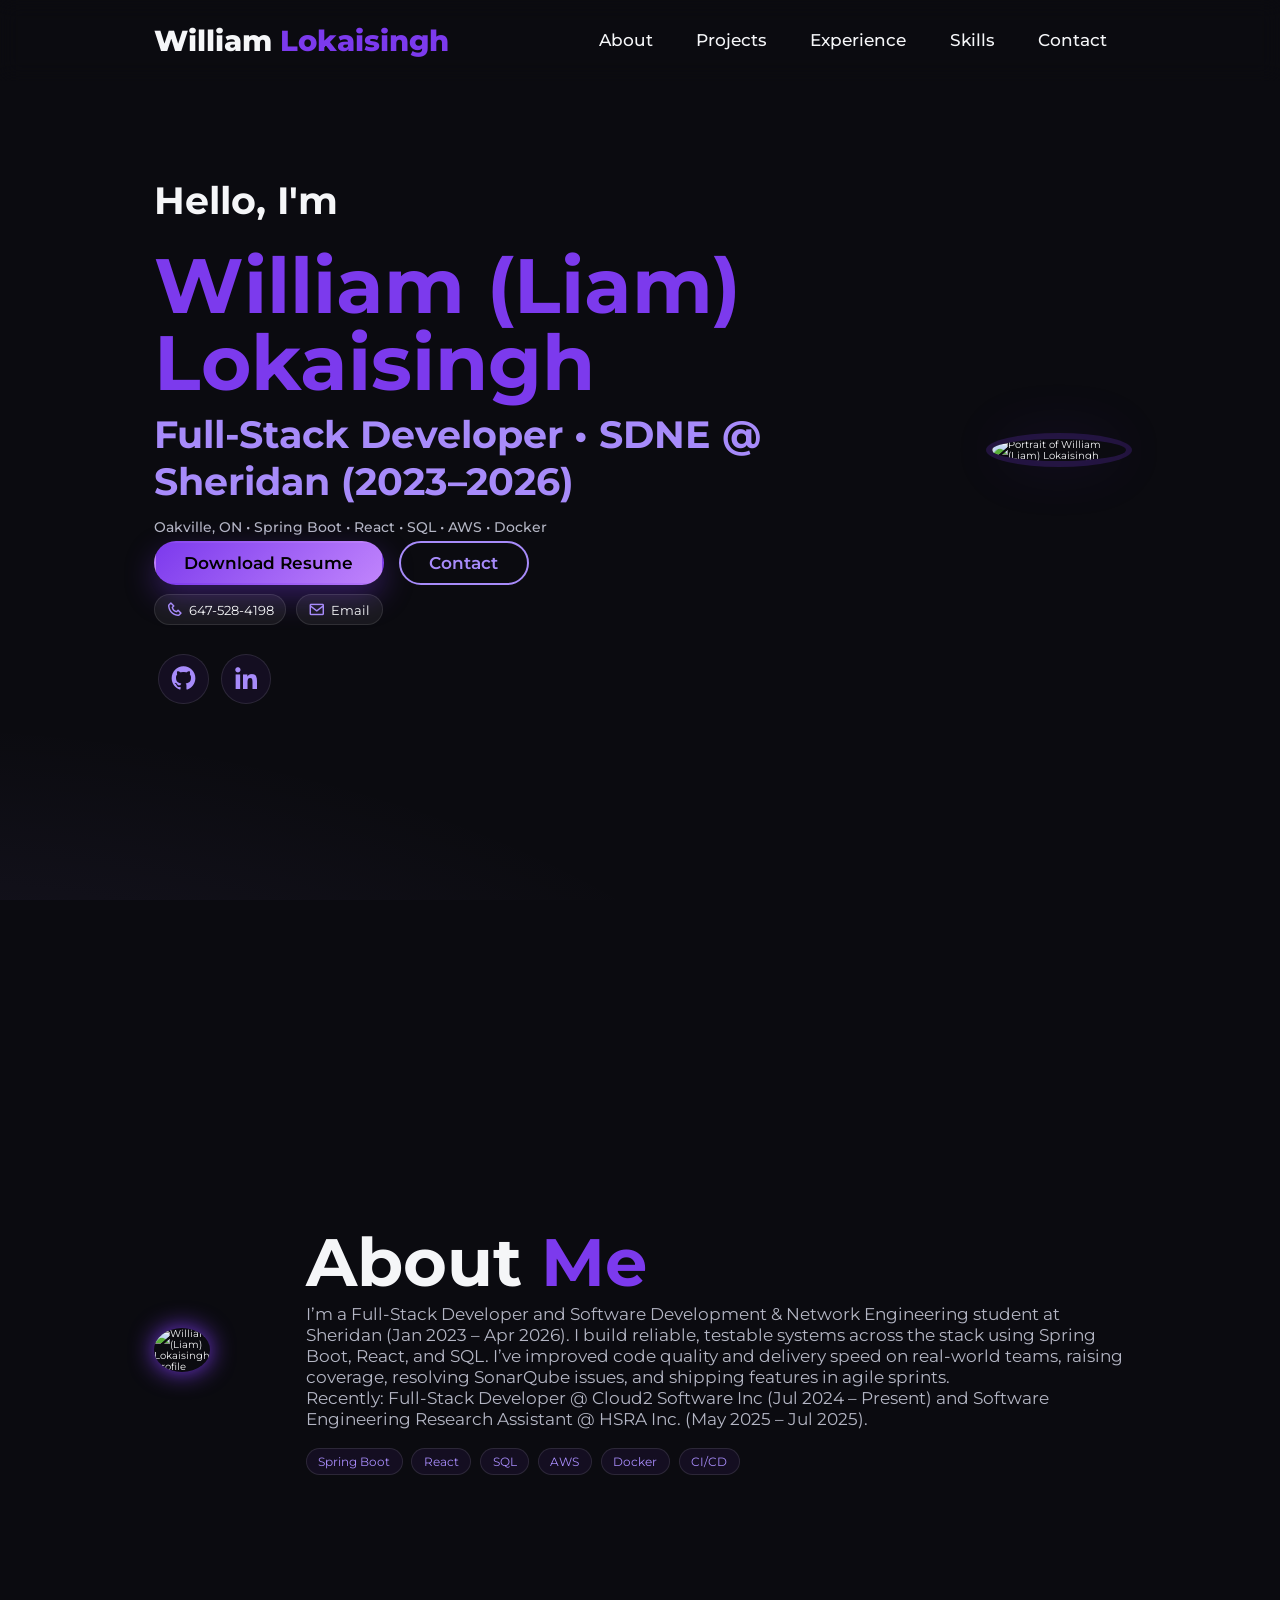
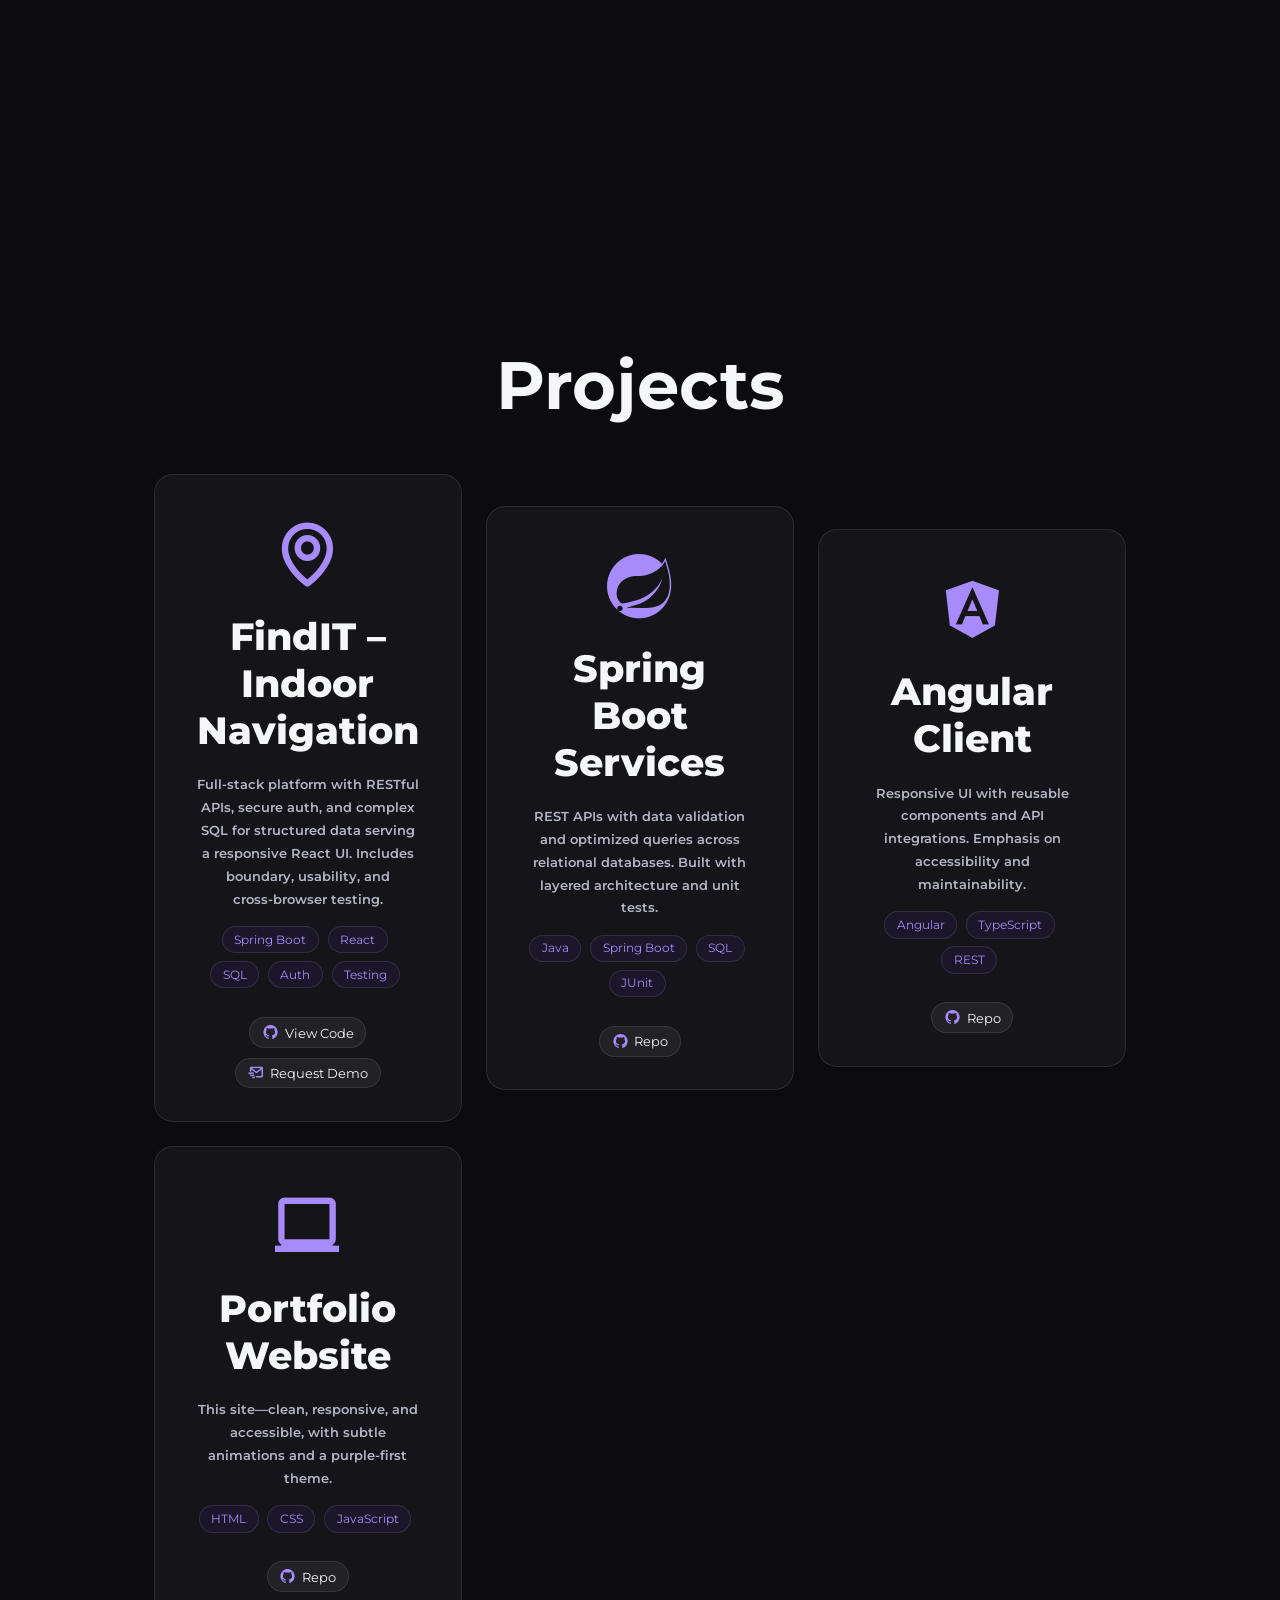
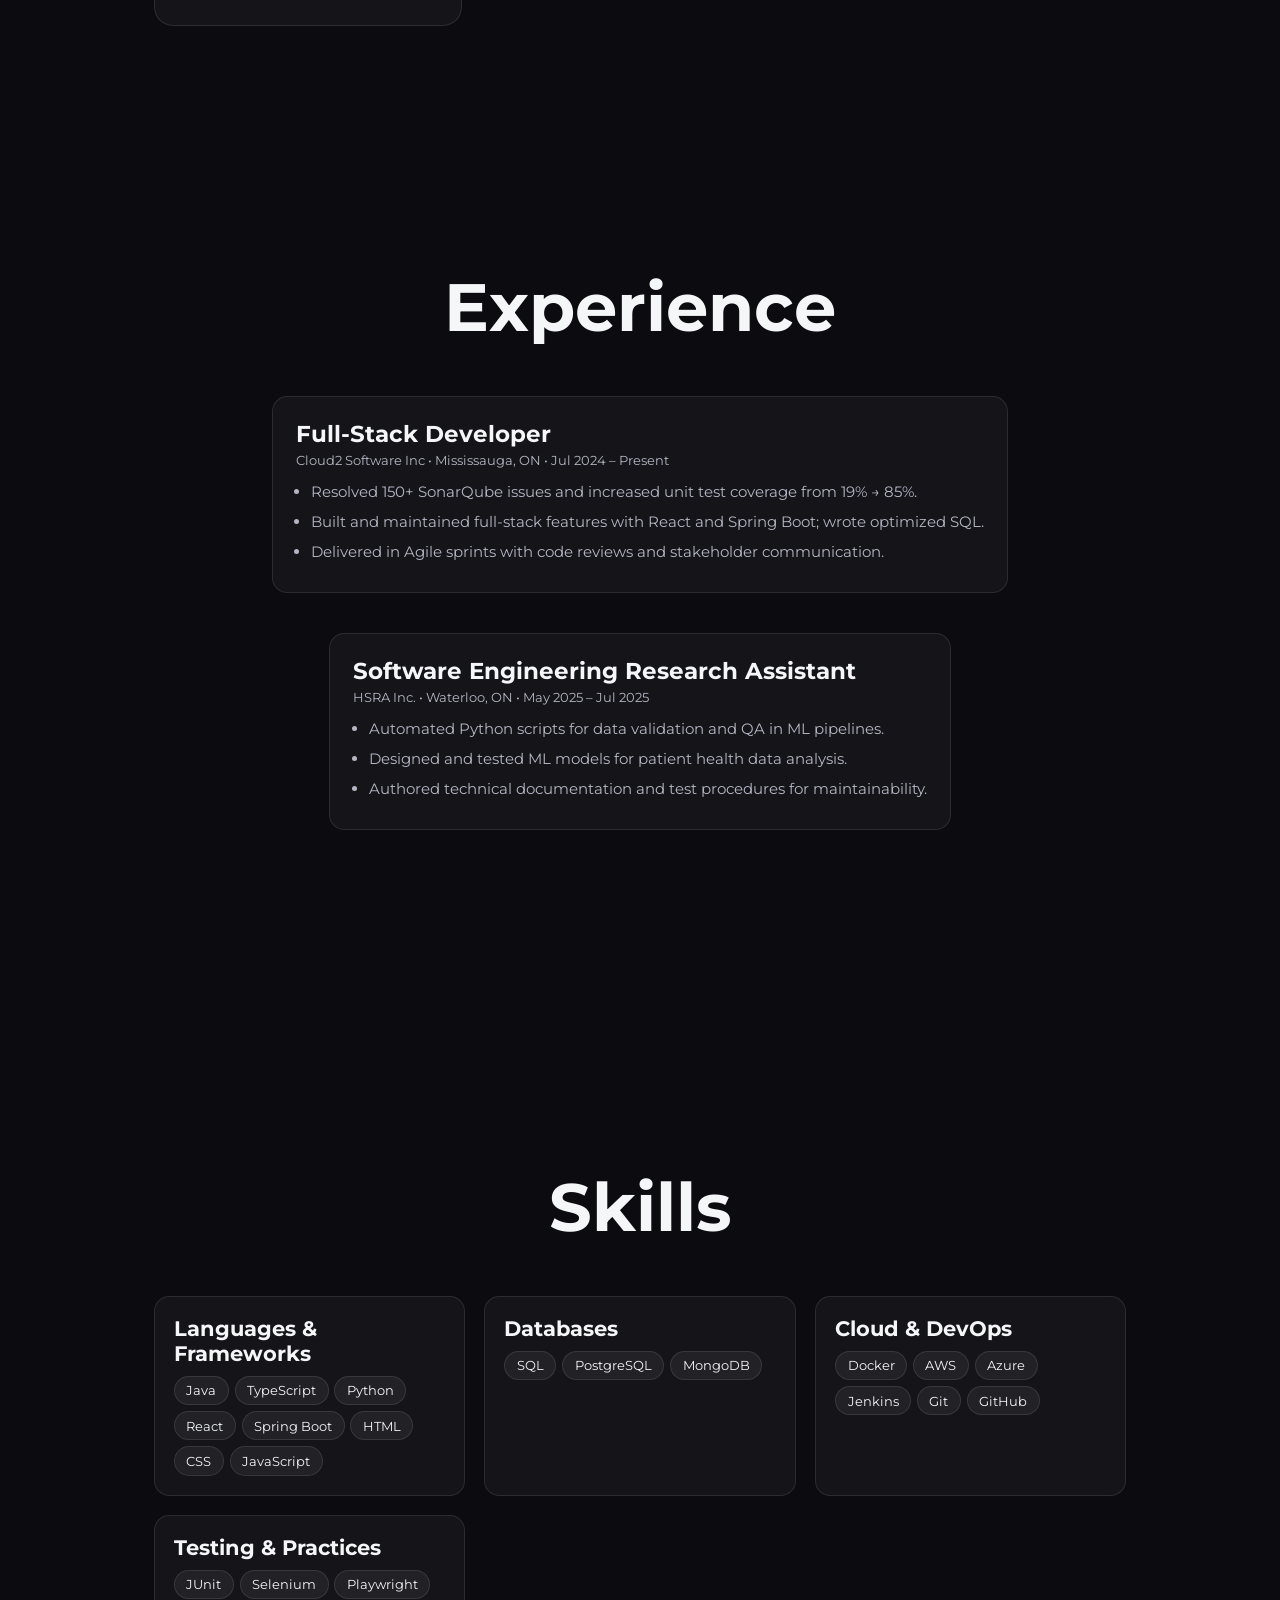
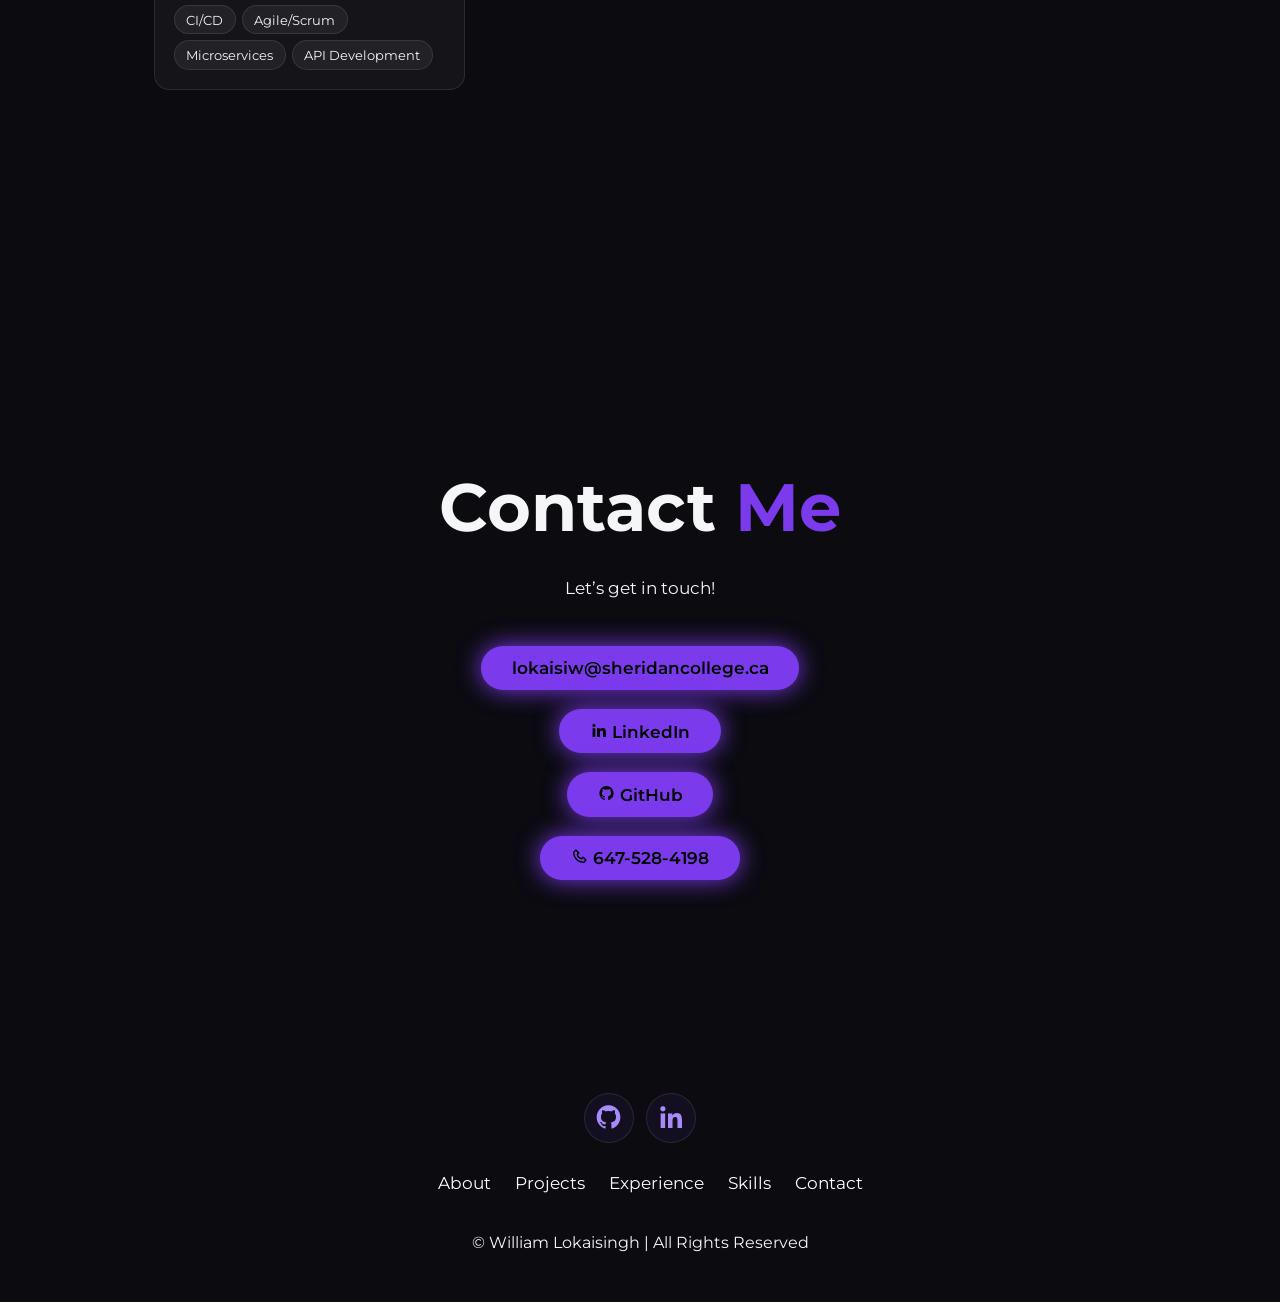
==== index.html @ df684462 "Revamped portfolio - WIP" ====
<!DOCTYPE html>
<html lang="en">
<head>
    <meta charset="UTF-8">
    <meta name="viewport" content="width=device-width, initial-scale=1.0">
    <title>William (Liam) Lokaisingh – Portfolio</title>
    <meta name="description" content="William (Liam) Lokaisingh – Full-Stack Developer and SDNE student at Sheridan. Spring Boot, React, SQL, AWS, Docker. Projects: FindIT, Portfolio, Angular.">
    <meta name="theme-color" content="#7c3aed">
    <meta property="og:title" content="William (Liam) Lokaisingh – Portfolio">
    <meta property="og:description" content="Full-Stack Developer | Spring Boot • React • SQL">
    <meta property="og:type" content="website">
    <meta property="og:url" content="https://github.com/LLOKAI">
    <link rel="stylesheet" href="css/styles.css">
    <link href='https://unpkg.com/boxicons@2.1.4/css/boxicons.min.css' rel='stylesheet'>
    <link rel="preconnect" href="https://fonts.googleapis.com">
    <link rel="preconnect" href="https://fonts.gstatic.com" crossorigin>
    <link href="https://fonts.googleapis.com/css2?family=Montserrat:ital,wght@0,100..900;1,100..900&display=swap" rel="stylesheet">
</head>
<body>
    <header class="header">
        <a href="#home" class="logo" aria-label="Go to home"> William <span>Lokaisingh</span></a>

        <i class="bx bx-menu" id="menu-icon"></i>

        <nav class="navbar">
            <a href="#about">About</a>
            <a href="#projects">Projects</a>
            <a href="#experience">Experience</a>
            <a href="#skills">Skills</a>
            <a href="#contact">Contact</a>
        </nav>
    </header>    

    <section class="home" id="home">
        <div class="home-content">
            <h3>Hello, I'm</h3>
            <h1><span>William (Liam) Lokaisingh</span></h1>
            <h3 class="highlight">Full-Stack Developer • SDNE @ Sheridan (2023–2026)</h3>
            <p class="subtle">Oakville, ON • Spring Boot • React • SQL • AWS • Docker</p>

            <div class="btn-group" role="group" aria-label="Primary actions">
                <a href="assets/WilliamLokaisingh_Resume.pdf" target="_blank" class="btn" aria-label="Open resume in new tab">Download Resume</a>
                <a href="#contact" class="btn">Contact</a>
            </div>

            <div class="quick-contacts">
                <a href="tel:16475284198" class="chip" aria-label="Call 647 528 4198"><i class='bx bx-phone'></i> 647-528-4198</a>
                <a href="mailto:lokaisiw@sheridancollege.ca" class="chip" aria-label="Email Liam"><i class='bx bx-envelope'></i> Email</a>
            </div>

            <div class="social-icons" aria-label="Social links">
                <a href="https://github.com/LLOKAI" target="_blank" aria-label="GitHub">
                    <i class="bx bxl-github"></i>
                </a>
                <a href="https://www.linkedin.com/in/william-lokaisingh/" target="_blank" aria-label="LinkedIn">
                    <i class="bx bxl-linkedin"></i>
                </a>
            </div>
        </div>

        <div class="home-img">
            <img src="images/image.jpg" alt="Portrait of William (Liam) Lokaisingh">
        </div>
    </section>

    <section class="about" id="about">

        <div class="about-img">
            <img src="images/image.jpg" alt="William (Liam) Lokaisingh profile">
        </div>

        <div class="about-content">
            <h2>About <span>Me</span></h2>
            <p>
                I’m a Full-Stack Developer and Software Development & Network Engineering student at Sheridan
                (Jan 2023 – Apr 2026). I build reliable, testable systems across the stack using Spring Boot,
                React, and SQL. I’ve improved code quality and delivery speed on real-world teams, raising
                coverage, resolving SonarQube issues, and shipping features in agile sprints.
            </p>
            <p class="about-highlights">
                Recently: Full‑Stack Developer @ Cloud2 Software Inc (Jul 2024 – Present) and Software Engineering
                Research Assistant @ HSRA Inc. (May 2025 – Jul 2025).
            </p>
            <div class="tags">
                <span class="tag">Spring Boot</span>
                <span class="tag">React</span>
                <span class="tag">SQL</span>
                <span class="tag">AWS</span>
                <span class="tag">Docker</span>
                <span class="tag">CI/CD</span>
            </div>
        </div>
    </section>

    <section class="projects" id="projects">
        <h2 class="heading">Projects</h2>

        <div class="projects-container">

            <div class="projects-box reveal">
                <div class="projects-info">
                    <i class="bx bx-map"></i>
                    <h4>FindIT – Indoor Navigation</h4>
                    <p>Full‑stack platform with RESTful APIs, secure auth, and complex SQL for structured data serving a responsive React UI. Includes boundary, usability, and cross‑browser testing.</p>
                    <div class="tags">
                        <span class="tag">Spring Boot</span>
                        <span class="tag">React</span>
                        <span class="tag">SQL</span>
                        <span class="tag">Auth</span>
                        <span class="tag">Testing</span>
                    </div>
                </div>
                <div class="project-links">
                    <a href="https://github.com/LLOKAI" target="_blank" class="chip"><i class='bx bxl-github'></i> View Code</a>
                    <a href="#contact" class="chip"><i class='bx bx-mail-send'></i> Request Demo</a>
                </div>
            </div>

            <div class="projects-box reveal">
                <div class="projects-info">
                    <i class="bx bxl-spring-boot"></i>
                    <h4>Spring Boot Services</h4>
                    <p>REST APIs with data validation and optimized queries across relational databases. Built with layered architecture and unit tests.</p>
                    <div class="tags">
                        <span class="tag">Java</span>
                        <span class="tag">Spring Boot</span>
                        <span class="tag">SQL</span>
                        <span class="tag">JUnit</span>
                    </div>
                </div>
                <div class="project-links">
                    <a href="https://github.com/LLOKAI/SpringBootProject" target="_blank" class="chip"><i class='bx bxl-github'></i> Repo</a>
                </div>
            </div>

            <div class="projects-box reveal">
                <div class="projects-info">
                    <i class="bx bxl-angular"></i>
                    <h4>Angular Client</h4>
                    <p>Responsive UI with reusable components and API integrations. Emphasis on accessibility and maintainability.</p>
                    <div class="tags">
                        <span class="tag">Angular</span>
                        <span class="tag">TypeScript</span>
                        <span class="tag">REST</span>
                    </div>
                </div>
                <div class="project-links">
                    <a href="https://github.com/LLOKAI/AngularProject1" target="_blank" class="chip"><i class='bx bxl-github'></i> Repo</a>
                </div>
            </div>

            <div class="projects-box reveal">
                <div class="projects-info">
                    <i class="bx bx-laptop"></i>
                    <h4>Portfolio Website</h4>
                    <p>This site—clean, responsive, and accessible, with subtle animations and a purple-first theme.</p>
                    <div class="tags">
                        <span class="tag">HTML</span>
                        <span class="tag">CSS</span>
                        <span class="tag">JavaScript</span>
                    </div>
                </div>
                <div class="project-links">
                    <a href="https://github.com/LLOKAI/PortfolioWebsite" target="_blank" class="chip"><i class='bx bxl-github'></i> Repo</a>
                </div>
            </div>
        </div>
    </section>

    <section class="experience" id="experience">
        <h2 class="heading">Experience</h2>
        <div class="experience-container timeline">
            <article class="exp-card reveal">
                <header>
                    <h3>Full‑Stack Developer</h3>
                    <p class="exp-meta">Cloud2 Software Inc • Mississauga, ON • Jul 2024 – Present</p>
                </header>
                <ul>
                    <li>Resolved 150+ SonarQube issues and increased unit test coverage from 19% → 85%.</li>
                    <li>Built and maintained full‑stack features with React and Spring Boot; wrote optimized SQL.</li>
                    <li>Delivered in Agile sprints with code reviews and stakeholder communication.</li>
                </ul>
            </article>
            <article class="exp-card reveal">
                <header>
                    <h3>Software Engineering Research Assistant</h3>
                    <p class="exp-meta">HSRA Inc. • Waterloo, ON • May 2025 – Jul 2025</p>
                </header>
                <ul>
                    <li>Automated Python scripts for data validation and QA in ML pipelines.</li>
                    <li>Designed and tested ML models for patient health data analysis.</li>
                    <li>Authored technical documentation and test procedures for maintainability.</li>
                </ul>
            </article>
        </div>
    </section>

    <section class="skills" id="skills">
        <h2 class="heading">Skills</h2>
        <div class="skills-grid">
            <div class="skills-card reveal">
                <h4>Languages & Frameworks</h4>
                <div class="chips">
                    <span class="chip">Java</span>
                    <span class="chip">TypeScript</span>
                    <span class="chip">Python</span>
                    <span class="chip">React</span>
                    <span class="chip">Spring Boot</span>
                    <span class="chip">HTML</span>
                    <span class="chip">CSS</span>
                    <span class="chip">JavaScript</span>
                </div>
            </div>
            <div class="skills-card reveal">
                <h4>Databases</h4>
                <div class="chips">
                    <span class="chip">SQL</span>
                    <span class="chip">PostgreSQL</span>
                    <span class="chip">MongoDB</span>
                </div>
            </div>
            <div class="skills-card reveal">
                <h4>Cloud & DevOps</h4>
                <div class="chips">
                    <span class="chip">Docker</span>
                    <span class="chip">AWS</span>
                    <span class="chip">Azure</span>
                    <span class="chip">Jenkins</span>
                    <span class="chip">Git</span>
                    <span class="chip">GitHub</span>
                </div>
            </div>
            <div class="skills-card reveal">
                <h4>Testing & Practices</h4>
                <div class="chips">
                    <span class="chip">JUnit</span>
                    <span class="chip">Selenium</span>
                    <span class="chip">Playwright</span>
                    <span class="chip">CI/CD</span>
                    <span class="chip">Agile/Scrum</span>
                    <span class="chip">Microservices</span>
                    <span class="chip">API Development</span>
                </div>
            </div>
        </div>
    </section>
    
    <section class="contact" id="contact">
        <h2 class="heading">Contact <span>Me</span></h2>
        <p class="contact-text">Let’s get in touch!</p>
        
        <div class="contact-container">
            <a href="mailto:lokaisiw@sheridancollege.ca" class="contact-btn">lokaisiw@sheridancollege.ca</a>
            <a href="https://www.linkedin.com/in/william-lokaisingh/" class="contact-btn" target="_blank" rel="noopener">
                <i class="bx bxl-linkedin"></i> LinkedIn
            </a>
            <a href="https://github.com/LLOKAI" class="contact-btn" target="_blank" rel="noopener">
                <i class="bx bxl-github"></i> GitHub
            </a>
            <a href="tel:16475284198" class="contact-btn"><i class='bx bx-phone'></i> 647‑528‑4198</a>
        </div>
        <a href="#home" class="to-top" aria-label="Back to top"><i class='bx bx-chevron-up'></i></a>
    </section>

    <footer class="footer">
        <div class="social-icons">
            <a href="https://github.com/LLOKAI" target="_blank">
                <i class="bx bxl-github"></i>
            </a>
            <a href="https://www.linkedin.com/in/william-lokaisingh/" target="_blank">
                <i class="bx bxl-linkedin"></i>
            </a>
        </div>

        <ul class="list">
            <li>
                <a href="#about">About</a>
            </li>
            <li>
                <a href="#projects">Projects</a>
            </li>
            <li>
                <a href="#experience">Experience</a>
            </li>
            <li>
                <a href="#skills">Skills</a>
            </li>
            <li>
                <a href="#contact">Contact</a>
            </li>
        </ul>

        <p class="copyright">
            &#169 William Lokaisingh | All Rights Reserved
        </p>
    </footer>

    <script src="js/script.js"></script>
</body>
</html>
---- css/styles.css ----
* {
    margin: 0;
    padding: 0;
    box-sizing: border-box;
    text-decoration: none;
    border: none;
    outline: none;
    scroll-behavior: smooth;
    font-family: Montserrat;
}

html {
    font-size: 60%;
    overflow-x: hidden;
}

:root {
    /* Modern purple palette */
    --bg-color: #0b0b10;
    --second-bg-color: #12121a;
    --text-color: #f5f6f8;
    --muted-text: #b4b6c4;
    --main-color: #7c3aed;      /* violet-600 */
    --second-color: #a78bfa;    /* violet-400 */
    --accent: #c084fc;          /* violet-300 */
    --card-border: rgba(255, 255, 255, 0.1);
}

body {
    background: radial-gradient(1200px 600px at 80% -10%, rgba(124, 58, 237, 0.15), transparent),
                radial-gradient(1000px 500px at -10% 20%, rgba(167, 139, 250, 0.12), transparent),
                var(--bg-color);
    color: var(--text-color);
}

.header {
    position: fixed;
    width: 100%;
    top: 0;
    left: 0;
    padding: 2.4rem 12%;
    background: rgba(12, 12, 18, 0.35);
    backdrop-filter: blur(10px);
    display: flex;
    justify-content: space-between;
    align-items: center;
    z-index: 100;
}

.header.scrolled {
    background: rgba(12,12,18,0.75);
    box-shadow: 0 6px 24px rgba(0,0,0,0.35);
}

#menu-icon {
    font-size: 3.6rem;
    color: var(--main-color);
    display: none;
}

.logo {
    font-size: 3rem;
    color: var(--text-color);
    font-weight: 800;
    cursor: pointer;
    transition: 0.3s ease;
}

.logo:hover {
    transform: scale(1.1);
}

span {
    color: var(--main-color);
}

.navbar {
    font-size: 1.8rem;
    color: var(--text-color);
    margin-left: 4rem;
    font-weight: 500;
    border-bottom: 3px solid transparent;
    transition: 0.3s ease;
}

.navbar a {
    color: var(--text-color);
    margin: 2rem;
}

.navbar a:hover {
    border-bottom: 3px solid var(--main-color);
    color: var(--second-color);
}

.navbar a.active {
    color: var(--second-color);
    border-bottom: 3px solid var(--second-color);
}

section {
    min-height: 100vh;
    padding: 10rem 12%;
}

.home {
    display: flex;
    align-items: center;
    justify-content: center;
    gap: 15rem;
}

.home-content {
    display: flex;
    flex-direction: column;
    align-items: flex-start;
    text-align: left;
}

.home-content h1 {
    font-size: 8rem;
    font-weight: 700;
    margin-top: 1.5rem;
    line-height: 1;
}

.home-content h3 {
    font-size: 4rem;
    margin: 1rem 0;
}

.highlight {
    color: var(--second-color) !important;
}

.subtle {
    font-size: 1.5rem;
    font-weight: 500;
    line-height: 1.8;
    color: var(--muted-text);
}

.home-img img {
    width: 32vw;
    border-radius: 50%;
    box-shadow: 0 0 0 6px rgba(124,58,237,0.2), 0 0 60px rgba(124,58,237,0.15);
    transition: 0.4s ease-in-out;
}

.home-img img:hover {
    box-shadow: 0 0 25px var(--main-color),
                0 0 50px var(--main-color),
                0 0 100px var(--main-color);
}

.social-icons a {
    display: inline-flex;
    justify-content: center;
    align-items: center;
    font-size: 3rem;
    padding: 1rem;
    background: rgba(124, 58, 237, 0.08);
    border: 1px solid var(--card-border);
    border-radius: 50%;
    color: var(--second-color);
    margin: 3rem 0.5rem;
    transition: 0.3s ease;
}

.social-icons a:hover {
    color: var(--text-color);
    background: var(--main-color);
    transform: translateY(-3px);
    box-shadow: 0 10px 30px rgba(124,58,237,0.35);
}

.btn-group {
    display: flex;
    gap: 1.5rem;
}

.btn {
    display: inline-block;
    padding: 1rem 3rem;
    background: linear-gradient(135deg, var(--main-color), var(--accent));
    box-shadow: 0 12px 30px rgba(124,58,237,0.35);
    border-radius: 3rem;
    font-size: 1.8rem;
    color: black;
    border: 2px solid transparent;
    font-weight: 600;
    transition: 0.3s ease-in-out;
}

.btn:hover {
    transform: translateY(-2px);
    box-shadow: 0 18px 36px rgba(124,58,237,0.45);
}

.btn-group a:nth-of-type(2) {
    background: transparent;
    color: var(--second-color);
    border: 2px solid var(--second-color);
    box-shadow: none;
}

.btn-group a:nth-of-type(2):hover {
    box-shadow: 0 18px 36px rgba(124,58,237,0.35);
    background: var(--main-color);
    color: #0b0b10;
}

.quick-contacts { display:flex; gap:1rem; flex-wrap: wrap; margin-top: 1rem; }
.chip {
    display:inline-flex; align-items:center; gap:.6rem;
    font-size:1.4rem; padding:.6rem 1.2rem; border-radius:999px;
    background: rgba(255,255,255,0.06); border:1px solid var(--card-border);
    color: var(--text-color);
}
.chip i { font-size:1.8rem; color: var(--second-color); }

.about {
    display: flex;
    justify-content: center;
    align-items: center;
    gap: 10rem;
    background-color: var(--bg-color);
}

.about-img img {
    width: 32vw;
    border-radius: 50%;
    box-shadow: 0 0 25px var(--main-color);
    transition: 0.4s ease-in-out;
}

.about-img img:hover {
    box-shadow: 0 0 25px var(--main-color),
                0 0 50px var(--main-color),
                0 0 100px var(--main-color);
}

.about-content h2 {
    font-size: 7rem;
    text-align: left;
}

.about-content p {
    font-size: 1.8rem;
    color: var(--muted-text);
}

.about-content .btn {
    margin: 3rem 0;
}

.about .tags { margin-top:1.6rem; }
.tag { display:inline-block; margin:.4rem .6rem .4rem 0; padding:.6rem 1.2rem; border-radius:999px; font-size:1.2rem; color: var(--second-color); border:1px solid var(--card-border); background: rgba(124,58,237,0.08);} 

::-webkit-scrollbar {
    width: 20px;
}

::-webkit-scrollbar-thumb {
    background-color: var(--main-color);
}

::-webkit-scrollbar-track {
    background-color: var(--bg-color);
}

.heading {
    text-align: center;
    font-size: 7rem;
    margin: 5rem 0;
}

.projects {
    background-color: var(--bg-color);
    color: black;
}

.projects h2 {
    color: var(--text-color);
}

.projects-container {
    display: grid;
    grid-template-columns: repeat(auto-fit, minmax(300px, 1fr));
    align-items: center;
    gap: 2.5rem;
}

.projects-box {
    display: flex;
    flex-direction: column;
    justify-content: space-between;
    align-items: center;
    background: rgba(255,255,255,0.04);
    height: auto;
    border-radius: 2rem;
    border: 1px solid var(--card-border);
    transition: .35s ease;
    position: relative;
    padding: 2.4rem;
}

/*.projects-box:hover {
    background-color: var(--second-bg-color);
    color: var(--main-color);
    border: 5px solid var(--main-color);
    transform: scale(1.03);
}*/

.projects-info {
    display: flex;
    flex-direction: column;
    text-align: center;
    justify-content: center;
    align-items: center;
    padding: 2rem;
}

.projects-info i {
    font-size: 8rem;
    color: var(--second-color);
}

.projects-info h4 {
    font-size: 4rem;
    margin: 2rem 0;
    font-weight: 800;
    color: var(--text-color);
}

.projects-info p {
    font-size: 1.4rem;
    font-weight: 600;
    line-height: 1.7;
    margin-bottom: 1.2rem;
    color: var(--muted-text);
}

.project-links { display:flex; gap:1rem; flex-wrap:wrap; justify-content:center; margin: .6rem 0 1rem; }
.projects-box:hover { transform: translateY(-4px); border-color: rgba(124,58,237,0.5); box-shadow: 0 20px 40px rgba(0,0,0,0.35); }

.experience-container {
    display: flex;
    flex-direction: row;
    gap: 40px;
    justify-content: center;
    flex-wrap: wrap;
    min-height: 25vh;
}
.timeline { align-items: stretch; }
.exp-card { background: rgba(255,255,255,0.04); border:1px solid var(--card-border); border-radius:1.6rem; padding:2.4rem; max-width: 860px; }
.exp-card header h3 { font-size:2.4rem; color: var(--text-color); }
.exp-card .exp-meta { font-size:1.4rem; color: var(--muted-text); margin-top:.4rem; }
.exp-card ul { margin-top: 1.2rem; padding-left: 1.6rem; }
.exp-card li { font-size:1.6rem; color: var(--muted-text); line-height:1.7; margin:.4rem 0; }

.language-icons {
    display: grid;
    grid-template-columns: repeat(auto-fit, minmax(150px, 1fr));
    gap: 20px;
    justify-items: center;
    align-items: center;
    width: 100%;
}

.language-item {
    display: flex;
    flex-direction: column;
    align-items: center;
    gap: 10px;
}

.language-icons img {
    width: 50px;
    height: 50px;
}

.language-icons span {
    font-size: 2rem;
    font-weight: 800;
    color: var(--bg-color);
}

/*.center-align {
    grid-column: 1 / -1;
    justify-self: center;
}*/

.contact {
    background-color: var(--bg-color);
    min-height: 50vh;
}

.contact h2 {
    margin-bottom: 3rem;
    color: var(--text-color);
}

.contact-container {
    display: flex;
    flex-direction: column;
    justify-content: center;
    align-items: center;
    background-color: var(--bg-color);
    border-radius: 3rem;
    padding: 2rem;
}

.contact-btn {
    display: inline-block;
    padding: 1rem 3rem;
    background: var(--main-color);
    box-shadow: 0 0 25px var(--main-color);
    border-radius: 3rem;
    font-size: 1.8rem;
    color: black;
    border: 2px solid transparent;
    font-weight: 600;
    transition: 0.3s ease-in-out;
    margin-bottom: 2rem; /* Adds space between buttons */
}

.contact-btn:hover {
    transform: translateY(-2px);
    box-shadow: 0 18px 36px rgba(124,58,237,0.45);
}

.contact-text {
    color: var(--text-color);
    text-align: center;
    justify-content: center;
    font-size: 1.8rem;
    margin-bottom: 3rem;
}

/*
.contact form {
    display: flex;
    align-items: center;
    justify-content: center;
    gap: 3rem;
    margin: 5rem 0;
    text-align: center;
}

.contact form .input-box input,
.contact form textarea {
    width: 100%;
    padding: 2.5rem;
    font-size: 1.8rem;
    color: var(--text-color);
    background-color: var(--bg-color);
    border-radius: 2rem;
    border: 2px solid var(--main-color);
    margin: 1.5rem;
    resize: none;
}
*/

.footer {
    background-color: var(--bg-color);
    padding: 50px 0;
}

.footer .social-icons {
    text-align: center;
}

.footer ul {
    text-align: center;
    font-size: 1.8rem;
}

.footer ul li {
    display: inline-block;
    margin-left: 20px;
}

.footer ul li a {
    color: white;
    border-bottom: 3px solid transparent;
    transition: 0.3s ease-in-out;
}

.footer ul li a:hover {
    border-bottom: 3px solid var(--main-color);
}

.footer .copyright {
    text-align: center;
    margin-top: 40px;
    font-size: 16px;
}

/* Skills */
.skills-grid { display:grid; grid-template-columns: repeat(auto-fit, minmax(280px, 1fr)); gap: 2rem; }
.skills-card { background: rgba(255,255,255,0.04); border:1px solid var(--card-border); border-radius:1.6rem; padding:2rem; }
.skills-card h4 { font-size:2.2rem; margin-bottom:1rem; }
.chips { display:flex; flex-wrap:wrap; gap:.6rem; }

/* Back to top */
.to-top { position: fixed; right: 2rem; bottom: 2rem; width: 44px; height:44px; border-radius:50%; display:flex; align-items:center; justify-content:center; background: rgba(124,58,237,0.15); border:1px solid var(--card-border); color: var(--text-color); box-shadow: 0 6px 24px rgba(0,0,0,0.35); opacity: .9; }
.to-top:hover { background: var(--main-color); color:#0b0b10; }

/* Reveal animations */
.reveal { opacity: 0; transform: translateY(24px); transition: opacity .6s ease, transform .6s ease; }
.reveal.show { opacity: 1; transform: none; }

@media(max-width:1024px) {
    #menu-icon {
        display: block;
    }
    .navbar {
        position: absolute;
        top: 100%;
        right: 0;
        width: 60%;
        padding: 1rem 3rem;
        background-color: rgba(0, 0, 0, 0.85);
        border-left: 2px solid var(--main-color);
        border-bottom: 2px solid var(--main-color);
        border-bottom-right-radius: 2rem;
        display: none;
    }
    .navbar a {
        display: block;
        font-size: 2rem;
        margin: 3rem 0;
        color: var(--text-color);
    }
    .navbar.active {
        display: block;
    }
    .home {
        flex-direction: column-reverse;
        margin: 5rem 0;
        gap: 5rem;
    }
    .home-content {
        align-items: center;
        text-align: center;
    }
    .home-img img {
        width: 52vw;
    }
    .about {
        flex-direction: column-reverse;
        text-align: center;
    }
    .about h2 {
        text-align: center;
        margin: 2rem 0;
    }
    .about img {
        width: 52vw;
    }
}

@media (max-width: 640px) {
    html { font-size: 56%; }
    .home-content h1 { font-size: 5.6rem; }
    .home-content h3 { font-size: 2.6rem; }
    section { padding: 9rem 6%; }
}
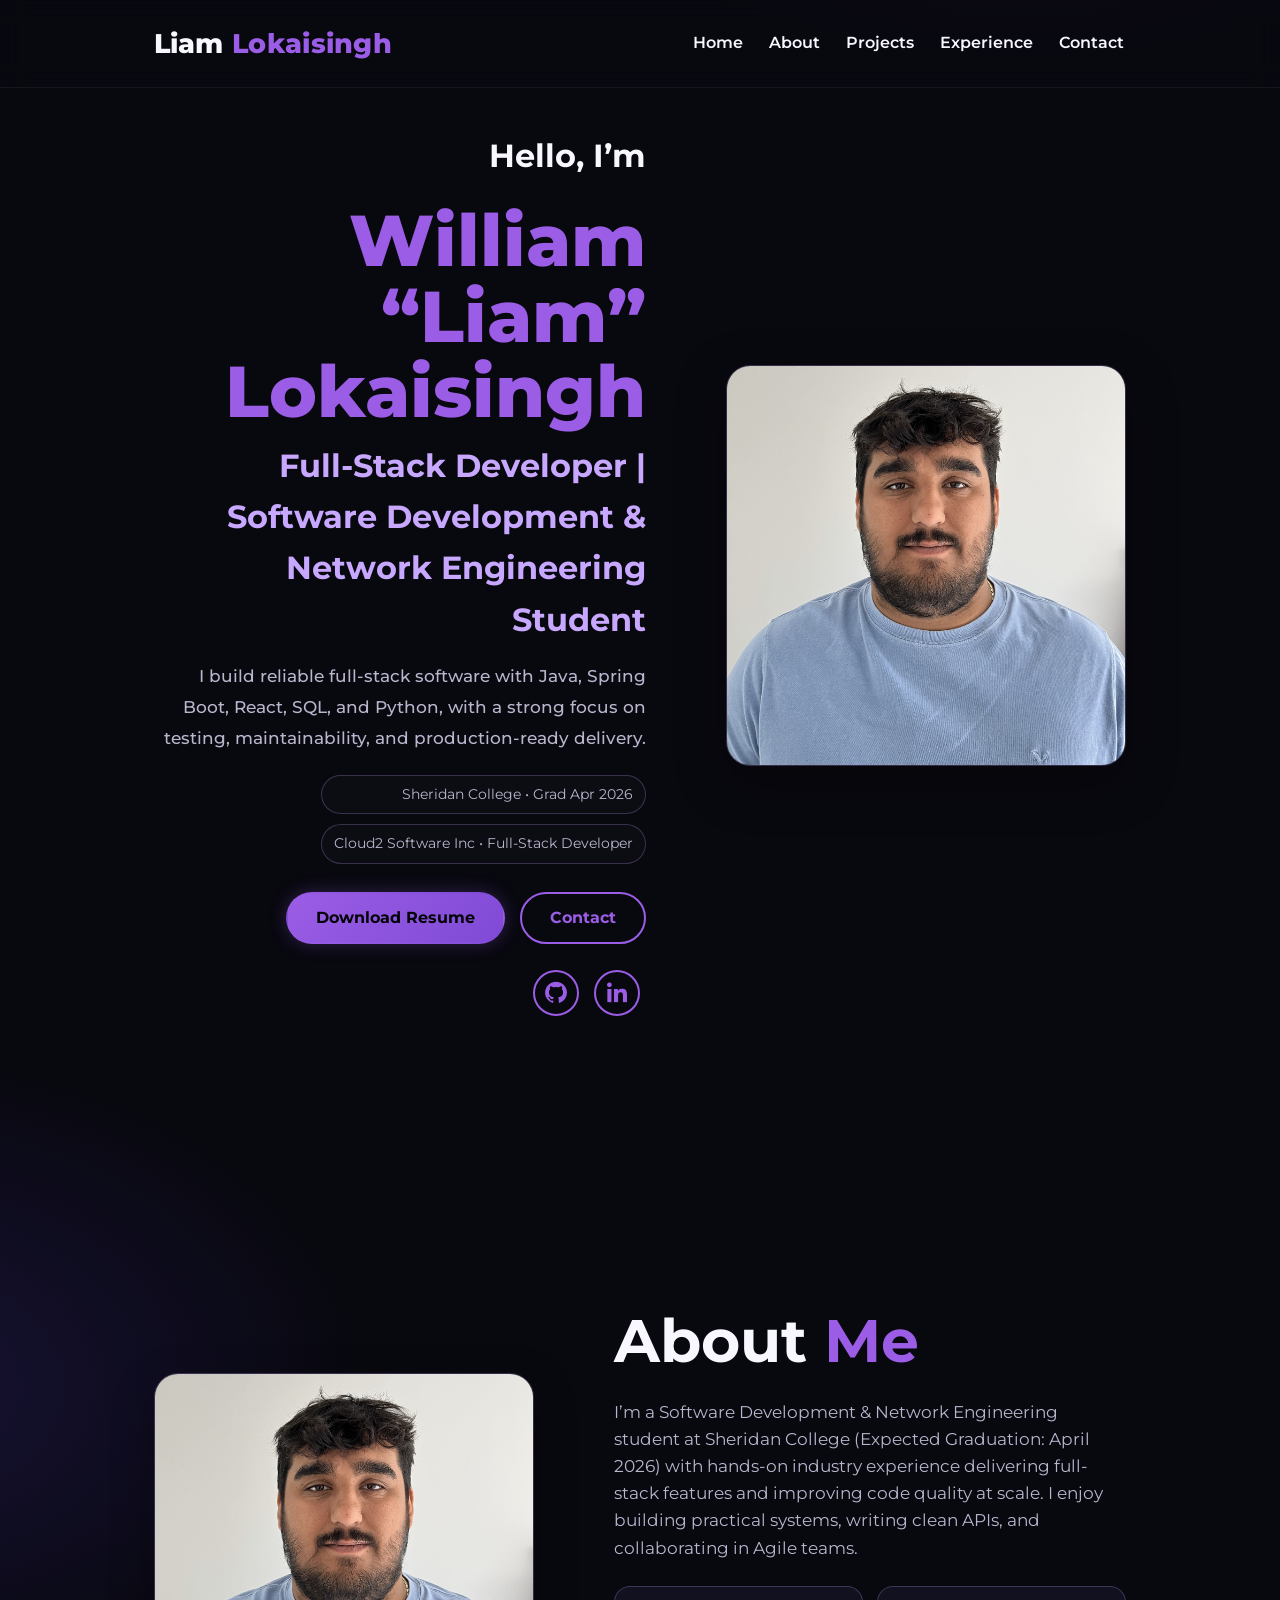
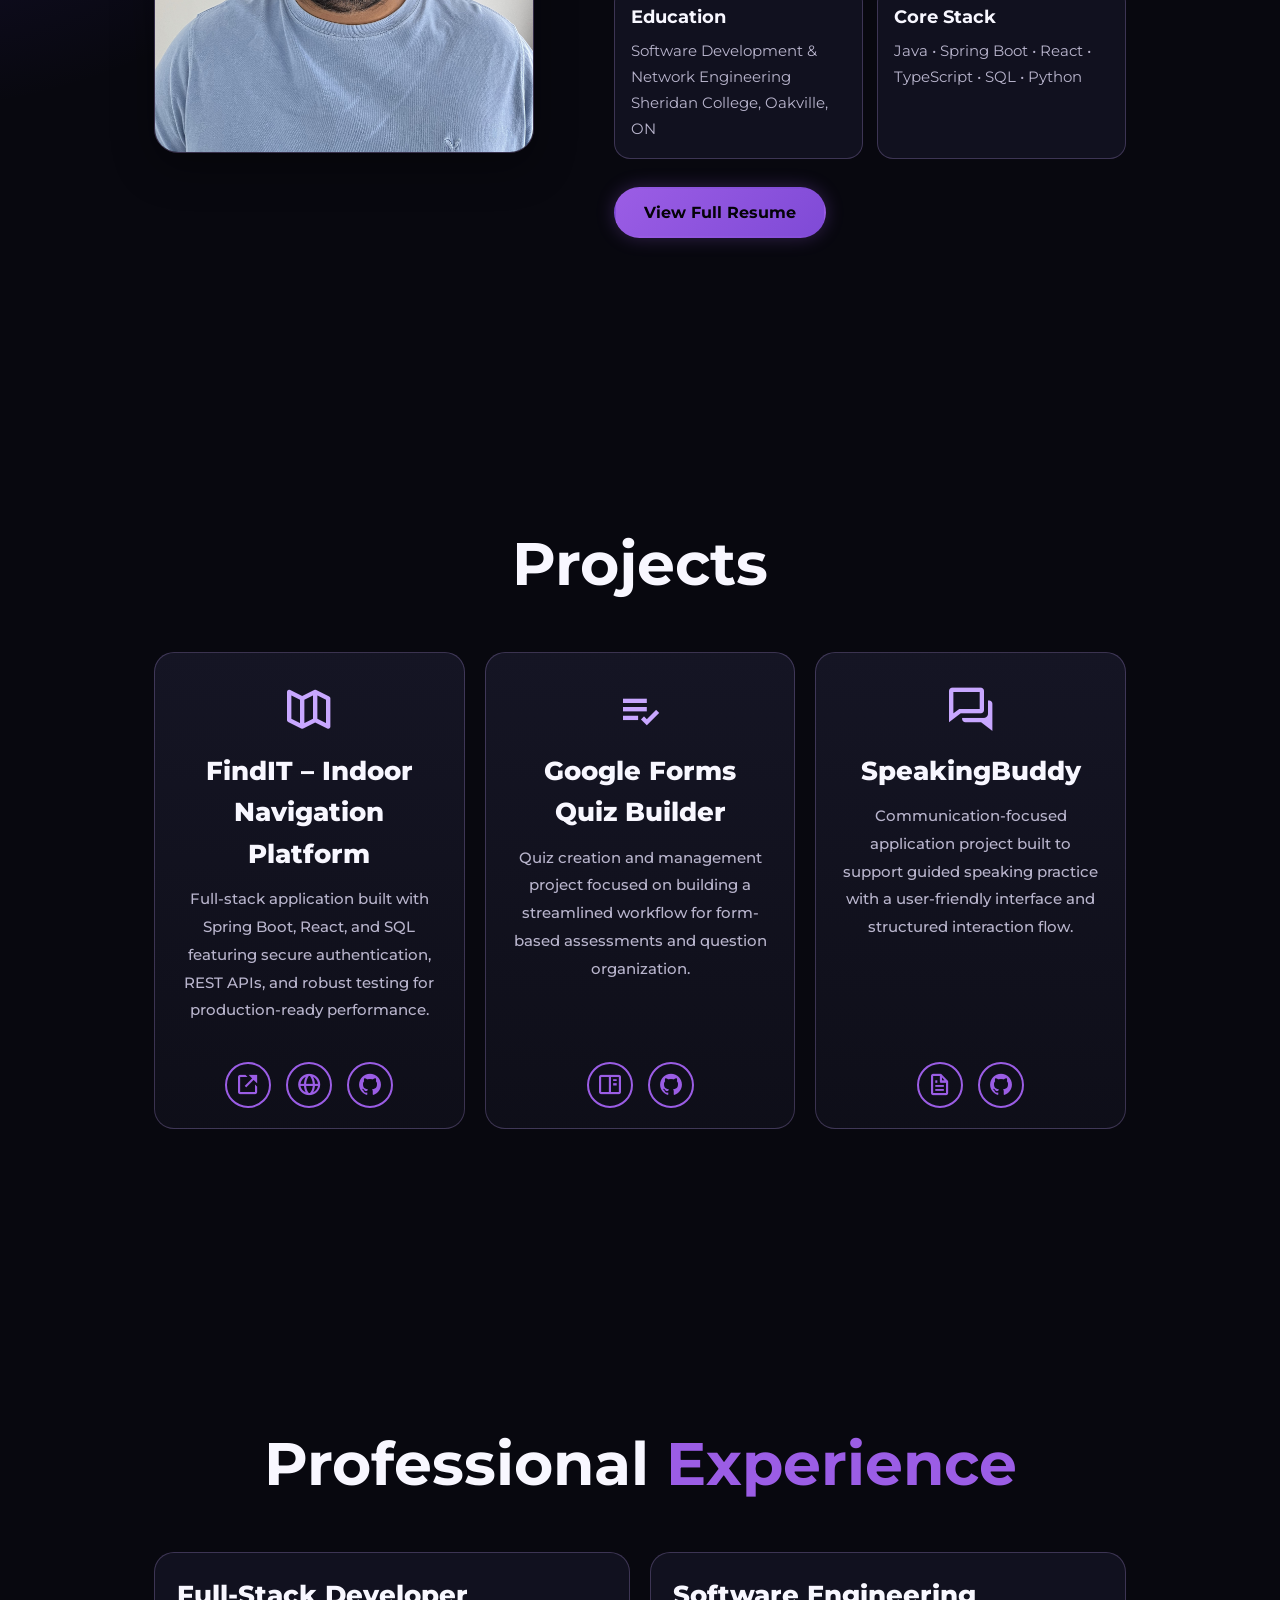
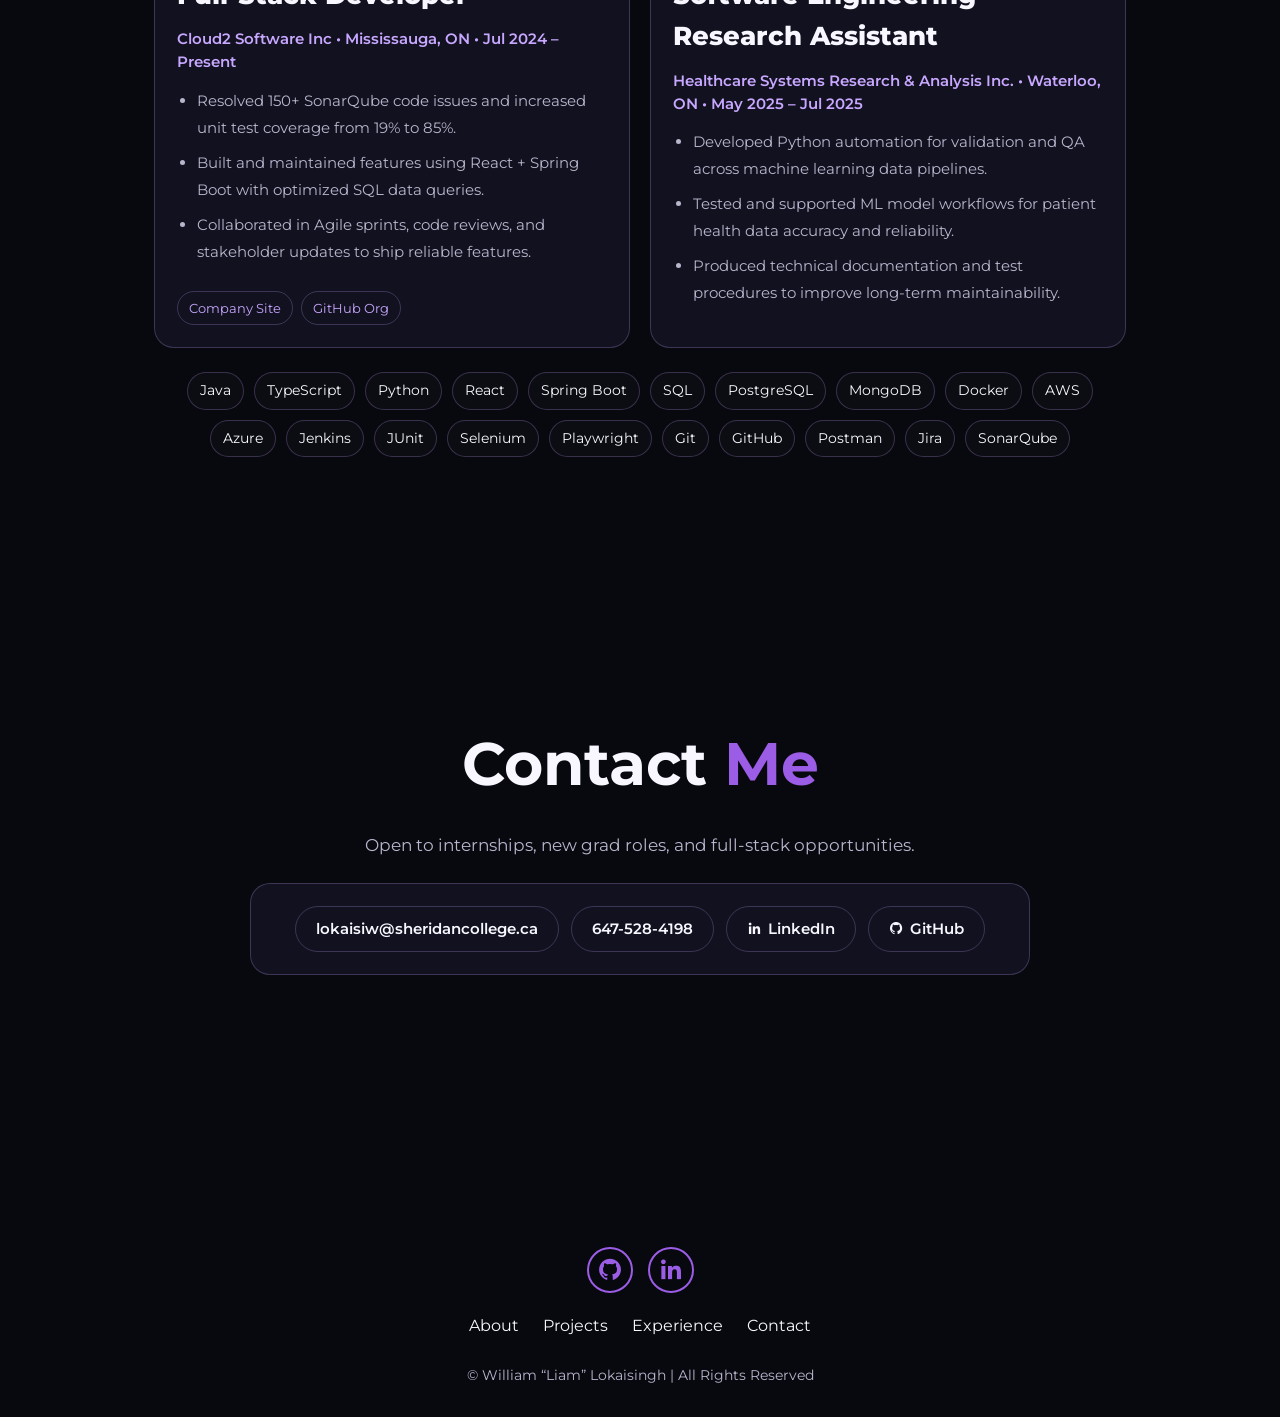
==== commit 5a457b71: "ported over implementation from previous repository" ====
--- a/index.html
+++ b/index.html
@@ -3,13 +3,7 @@
 <head>
     <meta charset="UTF-8">
     <meta name="viewport" content="width=device-width, initial-scale=1.0">
-    <title>William (Liam) Lokaisingh – Portfolio</title>
-    <meta name="description" content="William (Liam) Lokaisingh – Full-Stack Developer and SDNE student at Sheridan. Spring Boot, React, SQL, AWS, Docker. Projects: FindIT, Portfolio, Angular.">
-    <meta name="theme-color" content="#7c3aed">
-    <meta property="og:title" content="William (Liam) Lokaisingh – Portfolio">
-    <meta property="og:description" content="Full-Stack Developer | Spring Boot • React • SQL">
-    <meta property="og:type" content="website">
-    <meta property="og:url" content="https://github.com/LLOKAI">
+    <title>William Lokaisingh - Portfolio Website</title>
     <link rel="stylesheet" href="css/styles.css">
     <link href='https://unpkg.com/boxicons@2.1.4/css/boxicons.min.css' rel='stylesheet'>
     <link rel="preconnect" href="https://fonts.googleapis.com">
@@ -18,77 +12,80 @@
 </head>
 <body>
     <header class="header">
-        <a href="#home" class="logo" aria-label="Go to home"> William <span>Lokaisingh</span></a>
+        <a href="#home" class="logo">Liam <span>Lokaisingh</span></a>
 
         <i class="bx bx-menu" id="menu-icon"></i>
 
         <nav class="navbar">
+            <a href="#home">Home</a>
             <a href="#about">About</a>
             <a href="#projects">Projects</a>
             <a href="#experience">Experience</a>
-            <a href="#skills">Skills</a>
             <a href="#contact">Contact</a>
         </nav>
     </header>    
 
     <section class="home" id="home">
         <div class="home-content">
-            <h3>Hello, I'm</h3>
-            <h1><span>William (Liam) Lokaisingh</span></h1>
-            <h3 class="highlight">Full-Stack Developer • SDNE @ Sheridan (2023–2026)</h3>
-            <p class="subtle">Oakville, ON • Spring Boot • React • SQL • AWS • Docker</p>
-
-            <div class="btn-group" role="group" aria-label="Primary actions">
-                <a href="assets/WilliamLokaisingh_Resume.pdf" target="_blank" class="btn" aria-label="Open resume in new tab">Download Resume</a>
+            <h3>Hello, I’m</h3>
+            <h1><span>William “Liam” Lokaisingh</span></h1>
+            <h3 class="highlight">Full-Stack Developer | Software Development & Network Engineering Student</h3>
+            <p>
+                I build reliable full-stack software with Java, Spring Boot, React, SQL, and Python,
+                with a strong focus on testing, maintainability, and production-ready delivery.
+            </p>
+
+            <div class="home-meta">
+                <div class="meta-item">Sheridan College • Grad Apr 2026</div>
+                <div class="meta-item">Cloud2 Software Inc • Full-Stack Developer</div>
+            </div>
+
+            <div class="btn-group">
+                <a href="assets/Generic_Resume_WilliamLokaisingh.pdf" target="_blank" class="btn">Download Resume</a>
                 <a href="#contact" class="btn">Contact</a>
             </div>
-
-            <div class="quick-contacts">
-                <a href="tel:16475284198" class="chip" aria-label="Call 647 528 4198"><i class='bx bx-phone'></i> 647-528-4198</a>
-                <a href="mailto:lokaisiw@sheridancollege.ca" class="chip" aria-label="Email Liam"><i class='bx bx-envelope'></i> Email</a>
-            </div>
-
-            <div class="social-icons" aria-label="Social links">
-                <a href="https://github.com/LLOKAI" target="_blank" aria-label="GitHub">
+            
+            <div class="social-icons">
+                <a href="https://github.com/LLOKAI" target="_blank" rel="noopener noreferrer" aria-label="GitHub Profile">
                     <i class="bx bxl-github"></i>
                 </a>
-                <a href="https://www.linkedin.com/in/william-lokaisingh/" target="_blank" aria-label="LinkedIn">
+                <a href="https://www.linkedin.com/in/william-lokaisingh/" target="_blank" rel="noopener noreferrer" aria-label="LinkedIn Profile">
                     <i class="bx bxl-linkedin"></i>
                 </a>
             </div>
         </div>
 
         <div class="home-img">
-            <img src="images/image.jpg" alt="Portrait of William (Liam) Lokaisingh">
+            <img src="images/image.jpg" alt="Portrait of William Liam Lokaisingh">
         </div>
     </section>
 
     <section class="about" id="about">
 
         <div class="about-img">
-            <img src="images/image.jpg" alt="William (Liam) Lokaisingh profile">
+            <img src="images/image.jpg" alt="William Liam Lokaisingh profile image">
         </div>
 
         <div class="about-content">
             <h2>About <span>Me</span></h2>
             <p>
-                I’m a Full-Stack Developer and Software Development & Network Engineering student at Sheridan
-                (Jan 2023 – Apr 2026). I build reliable, testable systems across the stack using Spring Boot,
-                React, and SQL. I’ve improved code quality and delivery speed on real-world teams, raising
-                coverage, resolving SonarQube issues, and shipping features in agile sprints.
+                I’m a Software Development & Network Engineering student at Sheridan College (Expected Graduation: April 2026)
+                with hands-on industry experience delivering full-stack features and improving code quality at scale.
+                I enjoy building practical systems, writing clean APIs, and collaborating in Agile teams.
             </p>
-            <p class="about-highlights">
-                Recently: Full‑Stack Developer @ Cloud2 Software Inc (Jul 2024 – Present) and Software Engineering
-                Research Assistant @ HSRA Inc. (May 2025 – Jul 2025).
-            </p>
-            <div class="tags">
-                <span class="tag">Spring Boot</span>
-                <span class="tag">React</span>
-                <span class="tag">SQL</span>
-                <span class="tag">AWS</span>
-                <span class="tag">Docker</span>
-                <span class="tag">CI/CD</span>
-            </div>
+
+            <div class="about-grid">
+                <div class="about-card">
+                    <h4>Education</h4>
+                    <p>Software Development & Network Engineering<br>Sheridan College, Oakville, ON</p>
+                </div>
+                <div class="about-card">
+                    <h4>Core Stack</h4>
+                    <p>Java • Spring Boot • React • TypeScript • SQL • Python</p>
+                </div>
+            </div>
+
+            <a href="assets/Generic_Resume_WilliamLokaisingh.pdf" target="_blank" rel="noopener noreferrer" class="btn">View Full Resume</a>
         </div>
     </section>
 
@@ -97,177 +94,120 @@
 
         <div class="projects-container">
 
-            <div class="projects-box reveal">
+            <div class="projects-box">
                 <div class="projects-info">
-                    <i class="bx bx-map"></i>
-                    <h4>FindIT – Indoor Navigation</h4>
-                    <p>Full‑stack platform with RESTful APIs, secure auth, and complex SQL for structured data serving a responsive React UI. Includes boundary, usability, and cross‑browser testing.</p>
-                    <div class="tags">
-                        <span class="tag">Spring Boot</span>
-                        <span class="tag">React</span>
-                        <span class="tag">SQL</span>
-                        <span class="tag">Auth</span>
-                        <span class="tag">Testing</span>
-                    </div>
-                </div>
-                <div class="project-links">
-                    <a href="https://github.com/LLOKAI" target="_blank" class="chip"><i class='bx bxl-github'></i> View Code</a>
-                    <a href="#contact" class="chip"><i class='bx bx-mail-send'></i> Request Demo</a>
-                </div>
-            </div>
-
-            <div class="projects-box reveal">
+                    <i class="bx bx-map-alt"></i>
+                    <h4>FindIT – Indoor Navigation Platform</h4>
+                    <p>Full-stack application built with Spring Boot, React, and SQL featuring secure authentication, REST APIs, and robust testing for production-ready performance.</p>
+                </div>
+                <div class="social-icons-2">
+                    <a href="https://tryfindit.io" target="_blank" rel="noopener noreferrer" aria-label="FindIT live demo">
+                        <i class="bx bx-link-external"></i>
+                    </a>
+                    <a href="https://tryfindit.io" target="_blank" rel="noopener noreferrer" aria-label="FindIT website">
+                        <i class="bx bx-globe"></i>
+                    </a>
+                    <a href="https://github.com/FindIT-Nav" target="_blank" rel="noopener noreferrer" aria-label="FindIT GitHub">
+                        <i class="bx bxl-github"></i>
+                    </a>
+                </div>
+            </div>
+
+            <div class="projects-box">
                 <div class="projects-info">
-                    <i class="bx bxl-spring-boot"></i>
-                    <h4>Spring Boot Services</h4>
-                    <p>REST APIs with data validation and optimized queries across relational databases. Built with layered architecture and unit tests.</p>
-                    <div class="tags">
-                        <span class="tag">Java</span>
-                        <span class="tag">Spring Boot</span>
-                        <span class="tag">SQL</span>
-                        <span class="tag">JUnit</span>
-                    </div>
-                </div>
-                <div class="project-links">
-                    <a href="https://github.com/LLOKAI/SpringBootProject" target="_blank" class="chip"><i class='bx bxl-github'></i> Repo</a>
-                </div>
-            </div>
-
-            <div class="projects-box reveal">
+                    <i class="bx bx-list-check"></i>
+                    <h4>Google Forms Quiz Builder</h4>
+                    <p>Quiz creation and management project focused on building a streamlined workflow for form-based assessments and question organization.</p>
+                </div>
+                <div class="social-icons-2">
+                    <a href="#" aria-label="Google Forms Quiz Builder demo placeholder">
+                        <i class="bx bx-book-content"></i>
+                    </a>
+                    <a href="https://github.com/LLOKAI/google-forms-quiz-builder" target="_blank" rel="noopener noreferrer" aria-label="Google Forms Quiz Builder GitHub">
+                        <i class="bx bxl-github"></i>
+                    </a>
+                </div>
+            </div>
+
+            <div class="projects-box">
                 <div class="projects-info">
-                    <i class="bx bxl-angular"></i>
-                    <h4>Angular Client</h4>
-                    <p>Responsive UI with reusable components and API integrations. Emphasis on accessibility and maintainability.</p>
-                    <div class="tags">
-                        <span class="tag">Angular</span>
-                        <span class="tag">TypeScript</span>
-                        <span class="tag">REST</span>
-                    </div>
-                </div>
-                <div class="project-links">
-                    <a href="https://github.com/LLOKAI/AngularProject1" target="_blank" class="chip"><i class='bx bxl-github'></i> Repo</a>
-                </div>
-            </div>
-
-            <div class="projects-box reveal">
-                <div class="projects-info">
-                    <i class="bx bx-laptop"></i>
-                    <h4>Portfolio Website</h4>
-                    <p>This site—clean, responsive, and accessible, with subtle animations and a purple-first theme.</p>
-                    <div class="tags">
-                        <span class="tag">HTML</span>
-                        <span class="tag">CSS</span>
-                        <span class="tag">JavaScript</span>
-                    </div>
-                </div>
-                <div class="project-links">
-                    <a href="https://github.com/LLOKAI/PortfolioWebsite" target="_blank" class="chip"><i class='bx bxl-github'></i> Repo</a>
+                    <i class="bx bx-conversation"></i>
+                    <h4>SpeakingBuddy</h4>
+                    <p>Communication-focused application project built to support guided speaking practice with a user-friendly interface and structured interaction flow.</p>
+                </div>
+                <div class="social-icons-2">
+                    <a href="#" aria-label="SpeakingBuddy demo placeholder">
+                        <i class="bx bx-file"></i>
+                    </a>
+                    <a href="https://github.com/LLOKAI/speakingbuddy" target="_blank" rel="noopener noreferrer" aria-label="SpeakingBuddy GitHub">
+                        <i class="bx bxl-github"></i>
+                    </a>
                 </div>
             </div>
         </div>
     </section>
 
     <section class="experience" id="experience">
-        <h2 class="heading">Experience</h2>
-        <div class="experience-container timeline">
-            <article class="exp-card reveal">
-                <header>
-                    <h3>Full‑Stack Developer</h3>
-                    <p class="exp-meta">Cloud2 Software Inc • Mississauga, ON • Jul 2024 – Present</p>
-                </header>
-                <ul>
-                    <li>Resolved 150+ SonarQube issues and increased unit test coverage from 19% → 85%.</li>
-                    <li>Built and maintained full‑stack features with React and Spring Boot; wrote optimized SQL.</li>
-                    <li>Delivered in Agile sprints with code reviews and stakeholder communication.</li>
+        <h2 class="heading">Professional <span>Experience</span></h2>
+
+        <div class="experience-container">
+            
+            <div class="experience-box">
+                <h4>Full-Stack Developer</h4>
+                <p class="experience-meta">Cloud2 Software Inc • Mississauga, ON • Jul 2024 – Present</p>
+                <ul class="experience-list">
+                    <li>Resolved 150+ SonarQube code issues and increased unit test coverage from 19% to 85%.</li>
+                    <li>Built and maintained features using React + Spring Boot with optimized SQL data queries.</li>
+                    <li>Collaborated in Agile sprints, code reviews, and stakeholder updates to ship reliable features.</li>
                 </ul>
-            </article>
-            <article class="exp-card reveal">
-                <header>
-                    <h3>Software Engineering Research Assistant</h3>
-                    <p class="exp-meta">HSRA Inc. • Waterloo, ON • May 2025 – Jul 2025</p>
-                </header>
-                <ul>
-                    <li>Automated Python scripts for data validation and QA in ML pipelines.</li>
-                    <li>Designed and tested ML models for patient health data analysis.</li>
-                    <li>Authored technical documentation and test procedures for maintainability.</li>
+                <div class="experience-links">
+                    <a href="https://www.cloud2software.com/" target="_blank" rel="noopener noreferrer" class="experience-link">Company Site</a>
+                    <a href="https://github.com/Cloud2SoftwareInc" target="_blank" rel="noopener noreferrer" class="experience-link">GitHub Org</a>
+                </div>
+            </div>
+            
+            <div class="experience-box">
+                <h4>Software Engineering Research Assistant</h4>
+                <p class="experience-meta">Healthcare Systems Research & Analysis Inc. • Waterloo, ON • May 2025 – Jul 2025</p>
+                <ul class="experience-list">
+                    <li>Developed Python automation for validation and QA across machine learning data pipelines.</li>
+                    <li>Tested and supported ML model workflows for patient health data accuracy and reliability.</li>
+                    <li>Produced technical documentation and test procedures to improve long-term maintainability.</li>
                 </ul>
-            </article>
-        </div>
-    </section>
-
-    <section class="skills" id="skills">
-        <h2 class="heading">Skills</h2>
-        <div class="skills-grid">
-            <div class="skills-card reveal">
-                <h4>Languages & Frameworks</h4>
-                <div class="chips">
-                    <span class="chip">Java</span>
-                    <span class="chip">TypeScript</span>
-                    <span class="chip">Python</span>
-                    <span class="chip">React</span>
-                    <span class="chip">Spring Boot</span>
-                    <span class="chip">HTML</span>
-                    <span class="chip">CSS</span>
-                    <span class="chip">JavaScript</span>
-                </div>
-            </div>
-            <div class="skills-card reveal">
-                <h4>Databases</h4>
-                <div class="chips">
-                    <span class="chip">SQL</span>
-                    <span class="chip">PostgreSQL</span>
-                    <span class="chip">MongoDB</span>
-                </div>
-            </div>
-            <div class="skills-card reveal">
-                <h4>Cloud & DevOps</h4>
-                <div class="chips">
-                    <span class="chip">Docker</span>
-                    <span class="chip">AWS</span>
-                    <span class="chip">Azure</span>
-                    <span class="chip">Jenkins</span>
-                    <span class="chip">Git</span>
-                    <span class="chip">GitHub</span>
-                </div>
-            </div>
-            <div class="skills-card reveal">
-                <h4>Testing & Practices</h4>
-                <div class="chips">
-                    <span class="chip">JUnit</span>
-                    <span class="chip">Selenium</span>
-                    <span class="chip">Playwright</span>
-                    <span class="chip">CI/CD</span>
-                    <span class="chip">Agile/Scrum</span>
-                    <span class="chip">Microservices</span>
-                    <span class="chip">API Development</span>
-                </div>
-            </div>
+            </div>            
+        </div>
+
+        <div class="skills-cloud">
+            <span>Java</span><span>TypeScript</span><span>Python</span><span>React</span><span>Spring Boot</span>
+            <span>SQL</span><span>PostgreSQL</span><span>MongoDB</span><span>Docker</span><span>AWS</span>
+            <span>Azure</span><span>Jenkins</span><span>JUnit</span><span>Selenium</span><span>Playwright</span>
+            <span>Git</span><span>GitHub</span><span>Postman</span><span>Jira</span><span>SonarQube</span>
         </div>
     </section>
     
     <section class="contact" id="contact">
         <h2 class="heading">Contact <span>Me</span></h2>
-        <p class="contact-text">Let’s get in touch!</p>
+        <p class="contact-text">Open to internships, new grad roles, and full-stack opportunities.</p>
         
         <div class="contact-container">
             <a href="mailto:lokaisiw@sheridancollege.ca" class="contact-btn">lokaisiw@sheridancollege.ca</a>
-            <a href="https://www.linkedin.com/in/william-lokaisingh/" class="contact-btn" target="_blank" rel="noopener">
+            <a href="tel:+16475284198" class="contact-btn">647-528-4198</a>
+            <a href="https://www.linkedin.com/in/william-lokaisingh/" class="contact-btn" target="_blank" rel="noopener noreferrer">
                 <i class="bx bxl-linkedin"></i> LinkedIn
             </a>
-            <a href="https://github.com/LLOKAI" class="contact-btn" target="_blank" rel="noopener">
+            <a href="https://github.com/LLOKAI" class="contact-btn" target="_blank" rel="noopener noreferrer">
                 <i class="bx bxl-github"></i> GitHub
             </a>
-            <a href="tel:16475284198" class="contact-btn"><i class='bx bx-phone'></i> 647‑528‑4198</a>
-        </div>
-        <a href="#home" class="to-top" aria-label="Back to top"><i class='bx bx-chevron-up'></i></a>
+        </div>
+    
     </section>
 
     <footer class="footer">
         <div class="social-icons">
-            <a href="https://github.com/LLOKAI" target="_blank">
+            <a href="https://github.com/LLOKAI" target="_blank" rel="noopener noreferrer" aria-label="GitHub Profile">
                 <i class="bx bxl-github"></i>
             </a>
-            <a href="https://www.linkedin.com/in/william-lokaisingh/" target="_blank">
+            <a href="https://www.linkedin.com/in/william-lokaisingh/" target="_blank" rel="noopener noreferrer" aria-label="LinkedIn Profile">
                 <i class="bx bxl-linkedin"></i>
             </a>
         </div>
@@ -283,15 +223,12 @@
                 <a href="#experience">Experience</a>
             </li>
             <li>
-                <a href="#skills">Skills</a>
-            </li>
-            <li>
                 <a href="#contact">Contact</a>
             </li>
         </ul>
 
         <p class="copyright">
-            &#169 William Lokaisingh | All Rights Reserved
+            &#169; William “Liam” Lokaisingh | All Rights Reserved
         </p>
     </footer>
 
--- a/css/styles.css
+++ b/css/styles.css
@@ -6,31 +6,33 @@
     border: none;
     outline: none;
     scroll-behavior: smooth;
-    font-family: Montserrat;
+    font-family: Montserrat, system-ui, -apple-system, Segoe UI, Roboto, sans-serif;
 }
 
 html {
-    font-size: 60%;
+    font-size: 62.5%;
     overflow-x: hidden;
 }
 
 :root {
-    /* Modern purple palette */
-    --bg-color: #0b0b10;
-    --second-bg-color: #12121a;
-    --text-color: #f5f6f8;
-    --muted-text: #b4b6c4;
-    --main-color: #7c3aed;      /* violet-600 */
-    --second-color: #a78bfa;    /* violet-400 */
-    --accent: #c084fc;          /* violet-300 */
-    --card-border: rgba(255, 255, 255, 0.1);
+    --bg-color: #08080f;
+    --second-bg-color: #121222;
+    --surface-color: rgba(21, 21, 36, 0.8);
+    --text-color: #f8f7ff;
+    --muted-text: #b9b5cd;
+    --main-color: #9b5de5;
+    --second-color: #c8a7ff;
+    --border-color: rgba(200, 167, 255, 0.24);
+    --shadow-color: rgba(155, 93, 229, 0.28);
 }
 
 body {
-    background: radial-gradient(1200px 600px at 80% -10%, rgba(124, 58, 237, 0.15), transparent),
-                radial-gradient(1000px 500px at -10% 20%, rgba(167, 139, 250, 0.12), transparent),
-                var(--bg-color);
-    color: var(--text-color);
+    background:
+        radial-gradient(1100px 700px at 80% -8%, rgba(155, 93, 229, 0.28), transparent 60%),
+        radial-gradient(900px 600px at -10% 30%, rgba(92, 64, 229, 0.18), transparent 55%),
+        var(--bg-color);
+    color: var(--text-color);
+    line-height: 1.6;
 }
 
 .header {
@@ -38,36 +40,34 @@
     width: 100%;
     top: 0;
     left: 0;
-    padding: 2.4rem 12%;
-    background: rgba(12, 12, 18, 0.35);
-    backdrop-filter: blur(10px);
+    padding: 2.2rem 12%;
+    background: rgba(9, 9, 16, 0.5);
+    backdrop-filter: blur(12px);
+    border-bottom: 1px solid rgba(255, 255, 255, 0.06);
     display: flex;
     justify-content: space-between;
     align-items: center;
     z-index: 100;
 }
 
-.header.scrolled {
-    background: rgba(12,12,18,0.75);
-    box-shadow: 0 6px 24px rgba(0,0,0,0.35);
-}
-
 #menu-icon {
-    font-size: 3.6rem;
+    font-size: 3.4rem;
     color: var(--main-color);
     display: none;
+    cursor: pointer;
 }
 
 .logo {
-    font-size: 3rem;
+    font-size: 2.7rem;
     color: var(--text-color);
     font-weight: 800;
     cursor: pointer;
+    letter-spacing: 0.3px;
     transition: 0.3s ease;
 }
 
 .logo:hover {
-    transform: scale(1.1);
+    transform: translateY(-1px);
 }
 
 span {
@@ -75,57 +75,53 @@
 }
 
 .navbar {
-    font-size: 1.8rem;
-    color: var(--text-color);
-    margin-left: 4rem;
-    font-weight: 500;
-    border-bottom: 3px solid transparent;
-    transition: 0.3s ease;
+    display: flex;
+    gap: 2.2rem;
 }
 
 .navbar a {
     color: var(--text-color);
-    margin: 2rem;
+    font-size: 1.6rem;
+    font-weight: 600;
+    padding: 0.6rem 0.2rem;
+    border-bottom: 2px solid transparent;
+    transition: 0.25s ease;
 }
 
 .navbar a:hover {
-    border-bottom: 3px solid var(--main-color);
     color: var(--second-color);
-}
-
-.navbar a.active {
-    color: var(--second-color);
-    border-bottom: 3px solid var(--second-color);
+    border-bottom-color: var(--main-color);
 }
 
 section {
     min-height: 100vh;
-    padding: 10rem 12%;
+    padding: 12rem 12% 8rem;
 }
 
 .home {
     display: flex;
     align-items: center;
     justify-content: center;
-    gap: 15rem;
+    gap: 8rem;
 }
 
 .home-content {
     display: flex;
     flex-direction: column;
-    align-items: flex-start;
-    text-align: left;
+    align-items: flex-end;
+    text-align: right;
+    max-width: 72rem;
 }
 
 .home-content h1 {
-    font-size: 8rem;
-    font-weight: 700;
-    margin-top: 1.5rem;
-    line-height: 1;
+    font-size: clamp(4.2rem, 6vw, 7.2rem);
+    font-weight: 800;
+    margin-top: 1.2rem;
+    line-height: 1.05;
 }
 
 .home-content h3 {
-    font-size: 4rem;
+    font-size: clamp(2rem, 3vw, 3.2rem);
     margin: 1rem 0;
 }
 
@@ -133,136 +129,174 @@
     color: var(--second-color) !important;
 }
 
-.subtle {
-    font-size: 1.5rem;
+.home-content p {
+    font-size: 1.65rem;
+    color: var(--muted-text);
     font-weight: 500;
-    line-height: 1.8;
-    color: var(--muted-text);
+    line-height: 1.9;
+    margin-top: 0.6rem;
+}
+
+.home-meta {
+    margin-top: 2rem;
+    display: grid;
+    gap: 1rem;
+}
+
+.meta-item {
+    display: inline-block;
+    padding: 0.8rem 1.2rem;
+    border: 1px solid var(--border-color);
+    border-radius: 999px;
+    color: var(--muted-text);
+    font-size: 1.35rem;
+    background: rgba(255, 255, 255, 0.02);
 }
 
 .home-img img {
-    width: 32vw;
+    width: min(34vw, 40rem);
+    min-width: 24rem;
+    border-radius: 2.4rem;
+    border: 1px solid var(--border-color);
+    box-shadow: 0 16px 50px rgba(0, 0, 0, 0.35), 0 0 0 1px rgba(255, 255, 255, 0.04) inset;
+    transition: 0.35s ease-in-out;
+}
+
+.home-img img:hover {
+    transform: translateY(-4px);
+    box-shadow: 0 22px 56px rgba(0, 0, 0, 0.45), 0 0 30px var(--shadow-color);
+}
+
+.social-icons a,
+.social-icons-2 a {
+    display: inline-flex;
+    justify-content: center;
+    align-items: center;
+    font-size: 2.6rem;
+    width: 4.6rem;
+    height: 4.6rem;
+    background: transparent;
+    border: 2px solid var(--main-color);
     border-radius: 50%;
-    box-shadow: 0 0 0 6px rgba(124,58,237,0.2), 0 0 60px rgba(124,58,237,0.15);
-    transition: 0.4s ease-in-out;
-}
-
-.home-img img:hover {
-    box-shadow: 0 0 25px var(--main-color),
-                0 0 50px var(--main-color),
-                0 0 100px var(--main-color);
-}
-
-.social-icons a {
-    display: inline-flex;
-    justify-content: center;
-    align-items: center;
-    font-size: 3rem;
-    padding: 1rem;
-    background: rgba(124, 58, 237, 0.08);
-    border: 1px solid var(--card-border);
-    border-radius: 50%;
-    color: var(--second-color);
-    margin: 3rem 0.5rem;
+    color: var(--main-color);
+    margin: 2.6rem 0.6rem 0;
     transition: 0.3s ease;
 }
 
-.social-icons a:hover {
-    color: var(--text-color);
-    background: var(--main-color);
-    transform: translateY(-3px);
-    box-shadow: 0 10px 30px rgba(124,58,237,0.35);
+.social-icons a:hover,
+.social-icons-2 a:hover {
+    color: var(--text-color);
+    background-color: var(--main-color);
+    transform: translateY(-4px) scale(1.07);
+    box-shadow: 0 0 24px var(--shadow-color);
 }
 
 .btn-group {
     display: flex;
     gap: 1.5rem;
+    margin-top: 2.8rem;
 }
 
 .btn {
     display: inline-block;
-    padding: 1rem 3rem;
-    background: linear-gradient(135deg, var(--main-color), var(--accent));
-    box-shadow: 0 12px 30px rgba(124,58,237,0.35);
-    border-radius: 3rem;
-    font-size: 1.8rem;
-    color: black;
+    padding: 1.1rem 2.8rem;
+    background: linear-gradient(135deg, var(--main-color), #7f4ad6);
+    box-shadow: 0 0 18px var(--shadow-color);
+    border-radius: 999px;
+    font-size: 1.6rem;
+    color: #040308;
     border: 2px solid transparent;
-    font-weight: 600;
+    font-weight: 700;
     transition: 0.3s ease-in-out;
 }
 
 .btn:hover {
     transform: translateY(-2px);
-    box-shadow: 0 18px 36px rgba(124,58,237,0.45);
+    box-shadow: 0 0 14px var(--main-color), 0 0 30px var(--shadow-color);
 }
 
 .btn-group a:nth-of-type(2) {
     background: transparent;
-    color: var(--second-color);
-    border: 2px solid var(--second-color);
+    color: var(--main-color);
+    border: 2px solid var(--main-color);
     box-shadow: none;
 }
 
 .btn-group a:nth-of-type(2):hover {
-    box-shadow: 0 18px 36px rgba(124,58,237,0.35);
-    background: var(--main-color);
-    color: #0b0b10;
-}
-
-.quick-contacts { display:flex; gap:1rem; flex-wrap: wrap; margin-top: 1rem; }
-.chip {
-    display:inline-flex; align-items:center; gap:.6rem;
-    font-size:1.4rem; padding:.6rem 1.2rem; border-radius:999px;
-    background: rgba(255,255,255,0.06); border:1px solid var(--card-border);
-    color: var(--text-color);
-}
-.chip i { font-size:1.8rem; color: var(--second-color); }
+    background-color: var(--main-color);
+    color: #040308;
+}
 
 .about {
     display: flex;
     justify-content: center;
     align-items: center;
-    gap: 10rem;
-    background-color: var(--bg-color);
+    gap: 8rem;
+    background-color: transparent;
 }
 
 .about-img img {
-    width: 32vw;
-    border-radius: 50%;
-    box-shadow: 0 0 25px var(--main-color);
-    transition: 0.4s ease-in-out;
+    width: min(32vw, 38rem);
+    min-width: 22rem;
+    border-radius: 2.4rem;
+    border: 1px solid var(--border-color);
+    box-shadow: 0 14px 40px rgba(0, 0, 0, 0.35);
+    transition: 0.35s ease-in-out;
 }
 
 .about-img img:hover {
-    box-shadow: 0 0 25px var(--main-color),
-                0 0 50px var(--main-color),
-                0 0 100px var(--main-color);
+    transform: translateY(-4px);
+    box-shadow: 0 20px 44px rgba(0, 0, 0, 0.45), 0 0 24px var(--shadow-color);
 }
 
 .about-content h2 {
-    font-size: 7rem;
+    font-size: clamp(3.6rem, 5.5vw, 6rem);
     text-align: left;
+    margin-bottom: 1rem;
 }
 
 .about-content p {
+    font-size: 1.7rem;
+    color: var(--muted-text);
+    max-width: 70ch;
+}
+
+.about-content .btn {
+    margin: 2.8rem 0 0;
+}
+
+.about-grid {
+    margin-top: 2.4rem;
+    display: grid;
+    grid-template-columns: repeat(2, minmax(220px, 1fr));
+    gap: 1.4rem;
+}
+
+.about-card {
+    background: var(--surface-color);
+    border: 1px solid var(--border-color);
+    border-radius: 1.6rem;
+    padding: 1.6rem;
+}
+
+.about-card h4 {
     font-size: 1.8rem;
-    color: var(--muted-text);
-}
-
-.about-content .btn {
-    margin: 3rem 0;
-}
-
-.about .tags { margin-top:1.6rem; }
-.tag { display:inline-block; margin:.4rem .6rem .4rem 0; padding:.6rem 1.2rem; border-radius:999px; font-size:1.2rem; color: var(--second-color); border:1px solid var(--card-border); background: rgba(124,58,237,0.08);} 
+    margin-bottom: 0.6rem;
+}
+
+.about-card p {
+    font-size: 1.45rem;
+    color: var(--muted-text);
+    line-height: 1.8;
+}
 
 ::-webkit-scrollbar {
-    width: 20px;
+    width: 12px;
 }
 
 ::-webkit-scrollbar-thumb {
     background-color: var(--main-color);
+    border-radius: 10px;
 }
 
 ::-webkit-scrollbar-track {
@@ -271,24 +305,20 @@
 
 .heading {
     text-align: center;
-    font-size: 7rem;
-    margin: 5rem 0;
+    font-size: clamp(3.4rem, 5vw, 6rem);
+    margin: 0 0 4rem;
 }
 
 .projects {
-    background-color: var(--bg-color);
-    color: black;
-}
-
-.projects h2 {
+    background-color: transparent;
     color: var(--text-color);
 }
 
 .projects-container {
     display: grid;
     grid-template-columns: repeat(auto-fit, minmax(300px, 1fr));
-    align-items: center;
-    gap: 2.5rem;
+    align-items: stretch;
+    gap: 2rem;
 }
 
 .projects-box {
@@ -296,21 +326,20 @@
     flex-direction: column;
     justify-content: space-between;
     align-items: center;
-    background: rgba(255,255,255,0.04);
-    height: auto;
+    background: linear-gradient(180deg, rgba(22, 22, 38, 0.95), rgba(15, 15, 26, 0.95));
+    min-height: 44rem;
     border-radius: 2rem;
-    border: 1px solid var(--card-border);
-    transition: .35s ease;
+    border: 1px solid var(--border-color);
+    transition: 0.3s ease-in-out;
     position: relative;
-    padding: 2.4rem;
-}
-
-/*.projects-box:hover {
-    background-color: var(--second-bg-color);
-    color: var(--main-color);
-    border: 5px solid var(--main-color);
-    transform: scale(1.03);
-}*/
+    overflow: hidden;
+}
+
+.projects-box:hover {
+    transform: translateY(-6px);
+    border-color: var(--main-color);
+    box-shadow: 0 18px 34px rgba(0, 0, 0, 0.35), 0 0 24px var(--shadow-color);
+}
 
 .projects-info {
     display: flex;
@@ -318,153 +347,172 @@
     text-align: center;
     justify-content: center;
     align-items: center;
-    padding: 2rem;
+    padding: 3rem 2.6rem 1.2rem;
 }
 
 .projects-info i {
-    font-size: 8rem;
+    font-size: 5.2rem;
     color: var(--second-color);
 }
 
 .projects-info h4 {
-    font-size: 4rem;
-    margin: 2rem 0;
+    font-size: 2.6rem;
+    margin: 1.6rem 0 1rem;
     font-weight: 800;
-    color: var(--text-color);
 }
 
 .projects-info p {
-    font-size: 1.4rem;
+    font-size: 1.5rem;
+    font-weight: 500;
+    line-height: 1.85;
+    color: var(--muted-text);
+}
+
+.social-icons-2 {
+    padding-bottom: 2rem;
+}
+
+.experience-container {
+    display: grid;
+    grid-template-columns: repeat(auto-fit, minmax(300px, 1fr));
+    gap: 2rem;
+    justify-content: center;
+}
+
+.experience-box {
+    display: flex;
+    flex-direction: column;
+    align-items: flex-start;
+    background: var(--surface-color);
+    padding: 2.2rem;
+    border-radius: 2rem;
+    border: 1px solid var(--border-color);
+    transition: 0.3s ease-in-out;
+    color: var(--text-color);
+    gap: 1.2rem;
+}
+
+.experience-box:hover {
+    transform: translateY(-4px);
+    border-color: var(--main-color);
+}
+
+.experience-box h4 {
+    font-size: 2.6rem;
+    font-weight: 800;
+}
+
+.experience-meta {
+    font-size: 1.45rem;
+    color: var(--second-color);
     font-weight: 600;
-    line-height: 1.7;
-    margin-bottom: 1.2rem;
-    color: var(--muted-text);
-}
-
-.project-links { display:flex; gap:1rem; flex-wrap:wrap; justify-content:center; margin: .6rem 0 1rem; }
-.projects-box:hover { transform: translateY(-4px); border-color: rgba(124,58,237,0.5); box-shadow: 0 20px 40px rgba(0,0,0,0.35); }
-
-.experience-container {
-    display: flex;
-    flex-direction: row;
-    gap: 40px;
-    justify-content: center;
+}
+
+.experience-list {
+    padding-left: 2rem;
+}
+
+.experience-list li {
+    font-size: 1.5rem;
+    color: var(--muted-text);
+    margin-bottom: 0.8rem;
+    line-height: 1.8;
+}
+
+.experience-links {
+    display: flex;
     flex-wrap: wrap;
-    min-height: 25vh;
-}
-.timeline { align-items: stretch; }
-.exp-card { background: rgba(255,255,255,0.04); border:1px solid var(--card-border); border-radius:1.6rem; padding:2.4rem; max-width: 860px; }
-.exp-card header h3 { font-size:2.4rem; color: var(--text-color); }
-.exp-card .exp-meta { font-size:1.4rem; color: var(--muted-text); margin-top:.4rem; }
-.exp-card ul { margin-top: 1.2rem; padding-left: 1.6rem; }
-.exp-card li { font-size:1.6rem; color: var(--muted-text); line-height:1.7; margin:.4rem 0; }
-
-.language-icons {
-    display: grid;
-    grid-template-columns: repeat(auto-fit, minmax(150px, 1fr));
-    gap: 20px;
-    justify-items: center;
-    align-items: center;
-    width: 100%;
-}
-
-.language-item {
-    display: flex;
-    flex-direction: column;
-    align-items: center;
-    gap: 10px;
-}
-
-.language-icons img {
-    width: 50px;
-    height: 50px;
-}
-
-.language-icons span {
-    font-size: 2rem;
-    font-weight: 800;
-    color: var(--bg-color);
-}
-
-/*.center-align {
-    grid-column: 1 / -1;
-    justify-self: center;
-}*/
+    gap: 0.8rem;
+    margin-top: 0.6rem;
+}
+
+.experience-link {
+    font-size: 1.3rem;
+    color: var(--second-color);
+    border: 1px solid var(--border-color);
+    border-radius: 999px;
+    padding: 0.6rem 1.1rem;
+    transition: 0.2s ease;
+}
+
+.experience-link:hover {
+    color: var(--text-color);
+    border-color: var(--main-color);
+    background: rgba(155, 93, 229, 0.12);
+}
+
+.skills-cloud {
+    margin-top: 2.4rem;
+    display: flex;
+    flex-wrap: wrap;
+    gap: 1rem;
+    justify-content: center;
+}
+
+.skills-cloud span {
+    color: var(--text-color);
+    font-size: 1.35rem;
+    border: 1px solid var(--border-color);
+    background: rgba(255, 255, 255, 0.02);
+    padding: 0.7rem 1.2rem;
+    border-radius: 999px;
+}
 
 .contact {
-    background-color: var(--bg-color);
-    min-height: 50vh;
+    background-color: transparent;
+    min-height: 65vh;
 }
 
 .contact h2 {
-    margin-bottom: 3rem;
+    margin-bottom: 2rem;
     color: var(--text-color);
 }
 
 .contact-container {
-    display: flex;
-    flex-direction: column;
-    justify-content: center;
-    align-items: center;
-    background-color: var(--bg-color);
-    border-radius: 3rem;
-    padding: 2rem;
+    max-width: 78rem;
+    margin: 0 auto;
+    display: flex;
+    flex-wrap: wrap;
+    justify-content: center;
+    align-items: center;
+    gap: 1.2rem;
+    background: var(--surface-color);
+    border: 1px solid var(--border-color);
+    border-radius: 2rem;
+    padding: 2.2rem;
 }
 
 .contact-btn {
-    display: inline-block;
-    padding: 1rem 3rem;
-    background: var(--main-color);
-    box-shadow: 0 0 25px var(--main-color);
-    border-radius: 3rem;
-    font-size: 1.8rem;
-    color: black;
-    border: 2px solid transparent;
+    display: inline-flex;
+    align-items: center;
+    justify-content: center;
+    gap: 0.6rem;
+    padding: 1rem 2rem;
+    background: transparent;
+    border-radius: 999px;
+    font-size: 1.5rem;
+    color: var(--text-color);
+    border: 1.5px solid var(--border-color);
     font-weight: 600;
     transition: 0.3s ease-in-out;
-    margin-bottom: 2rem; /* Adds space between buttons */
 }
 
 .contact-btn:hover {
+    border-color: var(--main-color);
+    background: rgba(155, 93, 229, 0.12);
     transform: translateY(-2px);
-    box-shadow: 0 18px 36px rgba(124,58,237,0.45);
 }
 
 .contact-text {
-    color: var(--text-color);
+    color: var(--muted-text);
     text-align: center;
-    justify-content: center;
-    font-size: 1.8rem;
-    margin-bottom: 3rem;
-}
-
-/*
-.contact form {
-    display: flex;
-    align-items: center;
-    justify-content: center;
-    gap: 3rem;
-    margin: 5rem 0;
-    text-align: center;
-}
-
-.contact form .input-box input,
-.contact form textarea {
-    width: 100%;
-    padding: 2.5rem;
-    font-size: 1.8rem;
-    color: var(--text-color);
-    background-color: var(--bg-color);
-    border-radius: 2rem;
-    border: 2px solid var(--main-color);
-    margin: 1.5rem;
-    resize: none;
-}
-*/
+    font-size: 1.7rem;
+    margin-bottom: 2.4rem;
+}
 
 .footer {
-    background-color: var(--bg-color);
-    padding: 50px 0;
+    background-color: transparent;
+    padding: 4rem 0 3rem;
 }
 
 .footer .social-icons {
@@ -473,97 +521,130 @@
 
 .footer ul {
     text-align: center;
-    font-size: 1.8rem;
+    font-size: 1.6rem;
+    margin-top: 2rem;
 }
 
 .footer ul li {
     display: inline-block;
-    margin-left: 20px;
+    margin: 0 1rem;
 }
 
 .footer ul li a {
-    color: white;
-    border-bottom: 3px solid transparent;
-    transition: 0.3s ease-in-out;
+    color: var(--text-color);
+    border-bottom: 2px solid transparent;
+    transition: 0.25s ease-in-out;
 }
 
 .footer ul li a:hover {
-    border-bottom: 3px solid var(--main-color);
+    color: var(--second-color);
+    border-bottom-color: var(--main-color);
 }
 
 .footer .copyright {
     text-align: center;
-    margin-top: 40px;
-    font-size: 16px;
-}
-
-/* Skills */
-.skills-grid { display:grid; grid-template-columns: repeat(auto-fit, minmax(280px, 1fr)); gap: 2rem; }
-.skills-card { background: rgba(255,255,255,0.04); border:1px solid var(--card-border); border-radius:1.6rem; padding:2rem; }
-.skills-card h4 { font-size:2.2rem; margin-bottom:1rem; }
-.chips { display:flex; flex-wrap:wrap; gap:.6rem; }
-
-/* Back to top */
-.to-top { position: fixed; right: 2rem; bottom: 2rem; width: 44px; height:44px; border-radius:50%; display:flex; align-items:center; justify-content:center; background: rgba(124,58,237,0.15); border:1px solid var(--card-border); color: var(--text-color); box-shadow: 0 6px 24px rgba(0,0,0,0.35); opacity: .9; }
-.to-top:hover { background: var(--main-color); color:#0b0b10; }
-
-/* Reveal animations */
-.reveal { opacity: 0; transform: translateY(24px); transition: opacity .6s ease, transform .6s ease; }
-.reveal.show { opacity: 1; transform: none; }
-
-@media(max-width:1024px) {
+    margin-top: 2.6rem;
+    font-size: 1.4rem;
+    color: var(--muted-text);
+}
+
+@media (max-width: 1024px) {
     #menu-icon {
         display: block;
     }
+
+    .header {
+        padding: 1.8rem 8%;
+    }
+
     .navbar {
         position: absolute;
         top: 100%;
-        right: 0;
-        width: 60%;
-        padding: 1rem 3rem;
-        background-color: rgba(0, 0, 0, 0.85);
-        border-left: 2px solid var(--main-color);
-        border-bottom: 2px solid var(--main-color);
-        border-bottom-right-radius: 2rem;
+        right: 8%;
+        width: min(300px, 72vw);
+        padding: 1.6rem;
+        background: rgba(10, 10, 18, 0.96);
+        border: 1px solid var(--border-color);
+        border-radius: 1.2rem;
         display: none;
-    }
+        flex-direction: column;
+        gap: 1rem;
+    }
+
     .navbar a {
         display: block;
-        font-size: 2rem;
-        margin: 3rem 0;
-        color: var(--text-color);
-    }
+        font-size: 1.6rem;
+        margin: 0;
+    }
+
     .navbar.active {
-        display: block;
-    }
+        display: flex;
+    }
+
+    section {
+        padding: 11rem 8% 7rem;
+    }
+
     .home {
         flex-direction: column-reverse;
-        margin: 5rem 0;
-        gap: 5rem;
-    }
+        margin: 3rem 0 0;
+        gap: 4rem;
+    }
+
     .home-content {
         align-items: center;
         text-align: center;
     }
-    .home-img img {
-        width: 52vw;
-    }
+
+    .home-img img,
+    .about img {
+        width: min(60vw, 34rem);
+    }
+
     .about {
         flex-direction: column-reverse;
         text-align: center;
-    }
+        gap: 4rem;
+    }
+
     .about h2 {
         text-align: center;
-        margin: 2rem 0;
-    }
-    .about img {
-        width: 52vw;
+        margin: 0 0 1.2rem;
+    }
+
+    .about-grid {
+        grid-template-columns: 1fr;
     }
 }
 
 @media (max-width: 640px) {
-    html { font-size: 56%; }
-    .home-content h1 { font-size: 5.6rem; }
-    .home-content h3 { font-size: 2.6rem; }
-    section { padding: 9rem 6%; }
+    html {
+        font-size: 58%;
+    }
+
+    .logo {
+        font-size: 2.2rem;
+    }
+
+    .btn-group {
+        flex-direction: column;
+        width: 100%;
+    }
+
+    .btn-group .btn {
+        width: 100%;
+        text-align: center;
+    }
+
+    .projects-box {
+        min-height: 40rem;
+    }
+
+    .contact-container {
+        padding: 1.8rem;
+    }
+
+    .contact-btn {
+        width: 100%;
+    }
 }
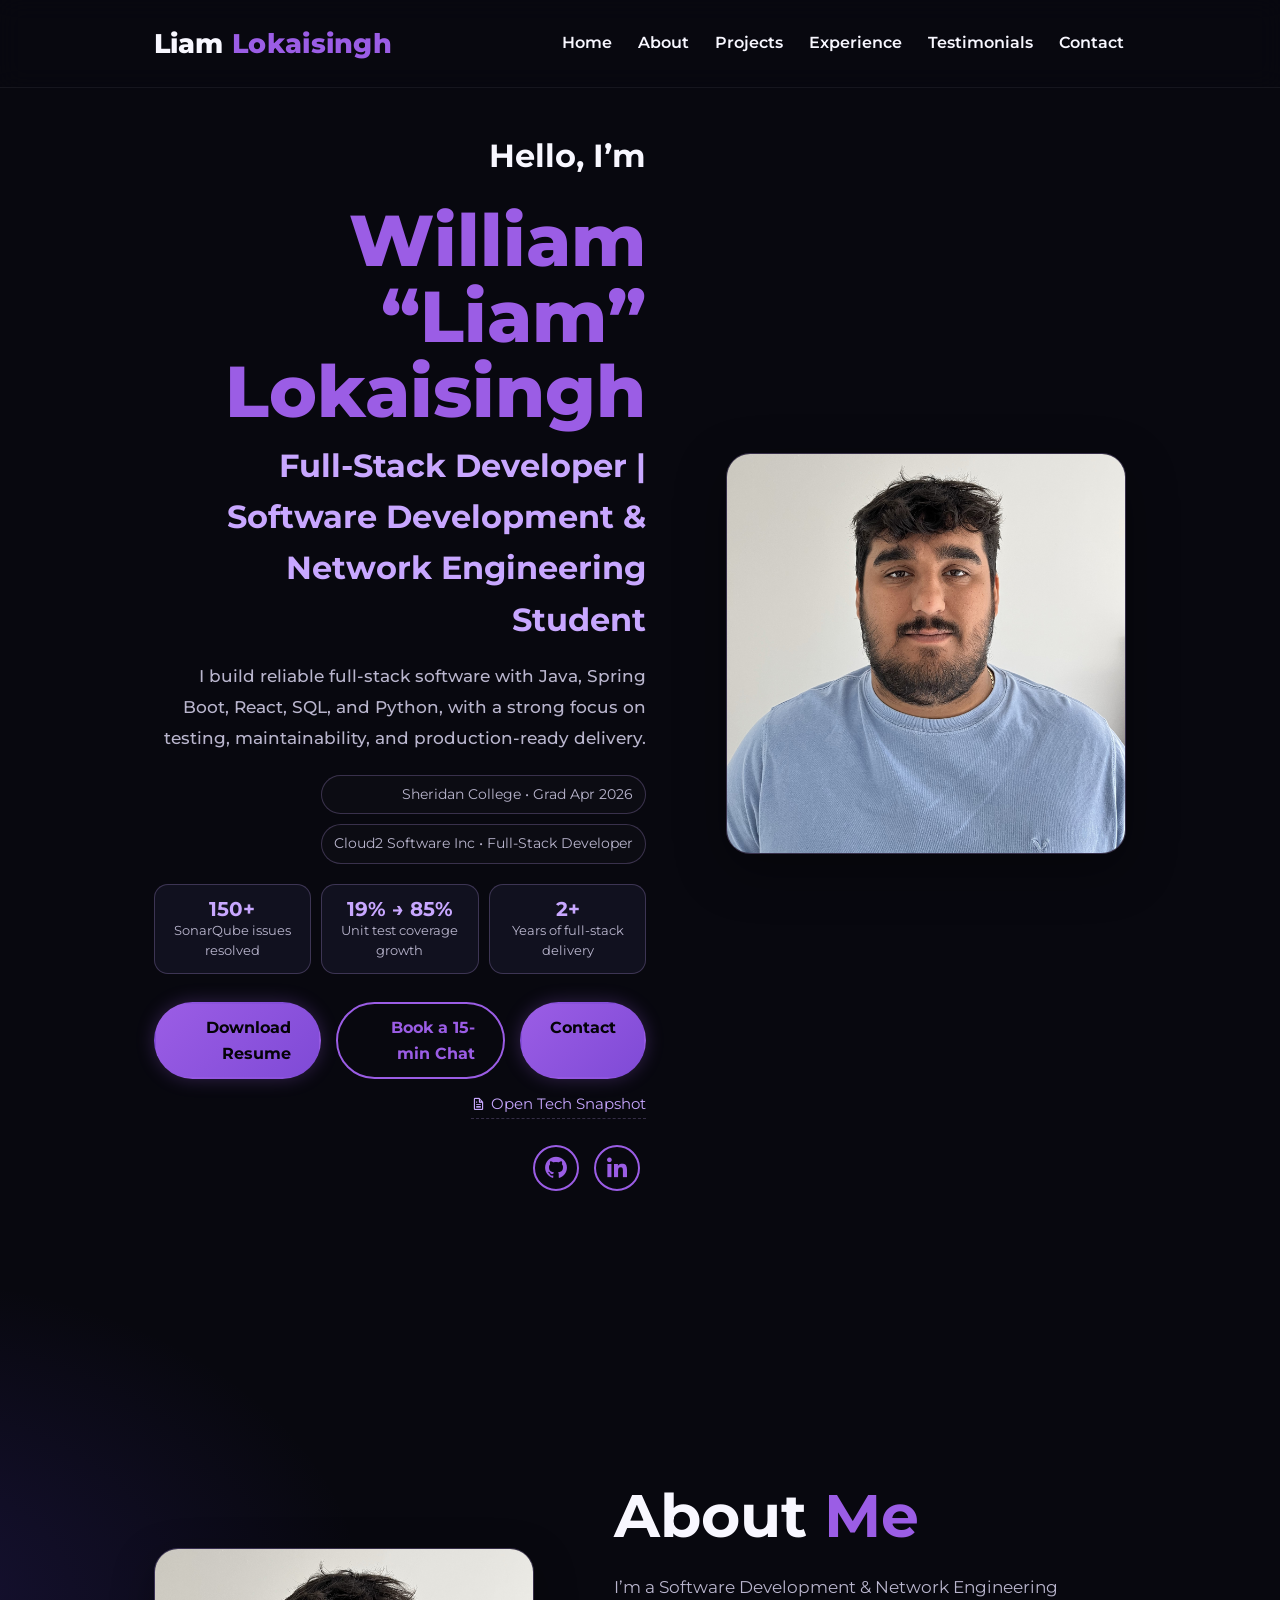
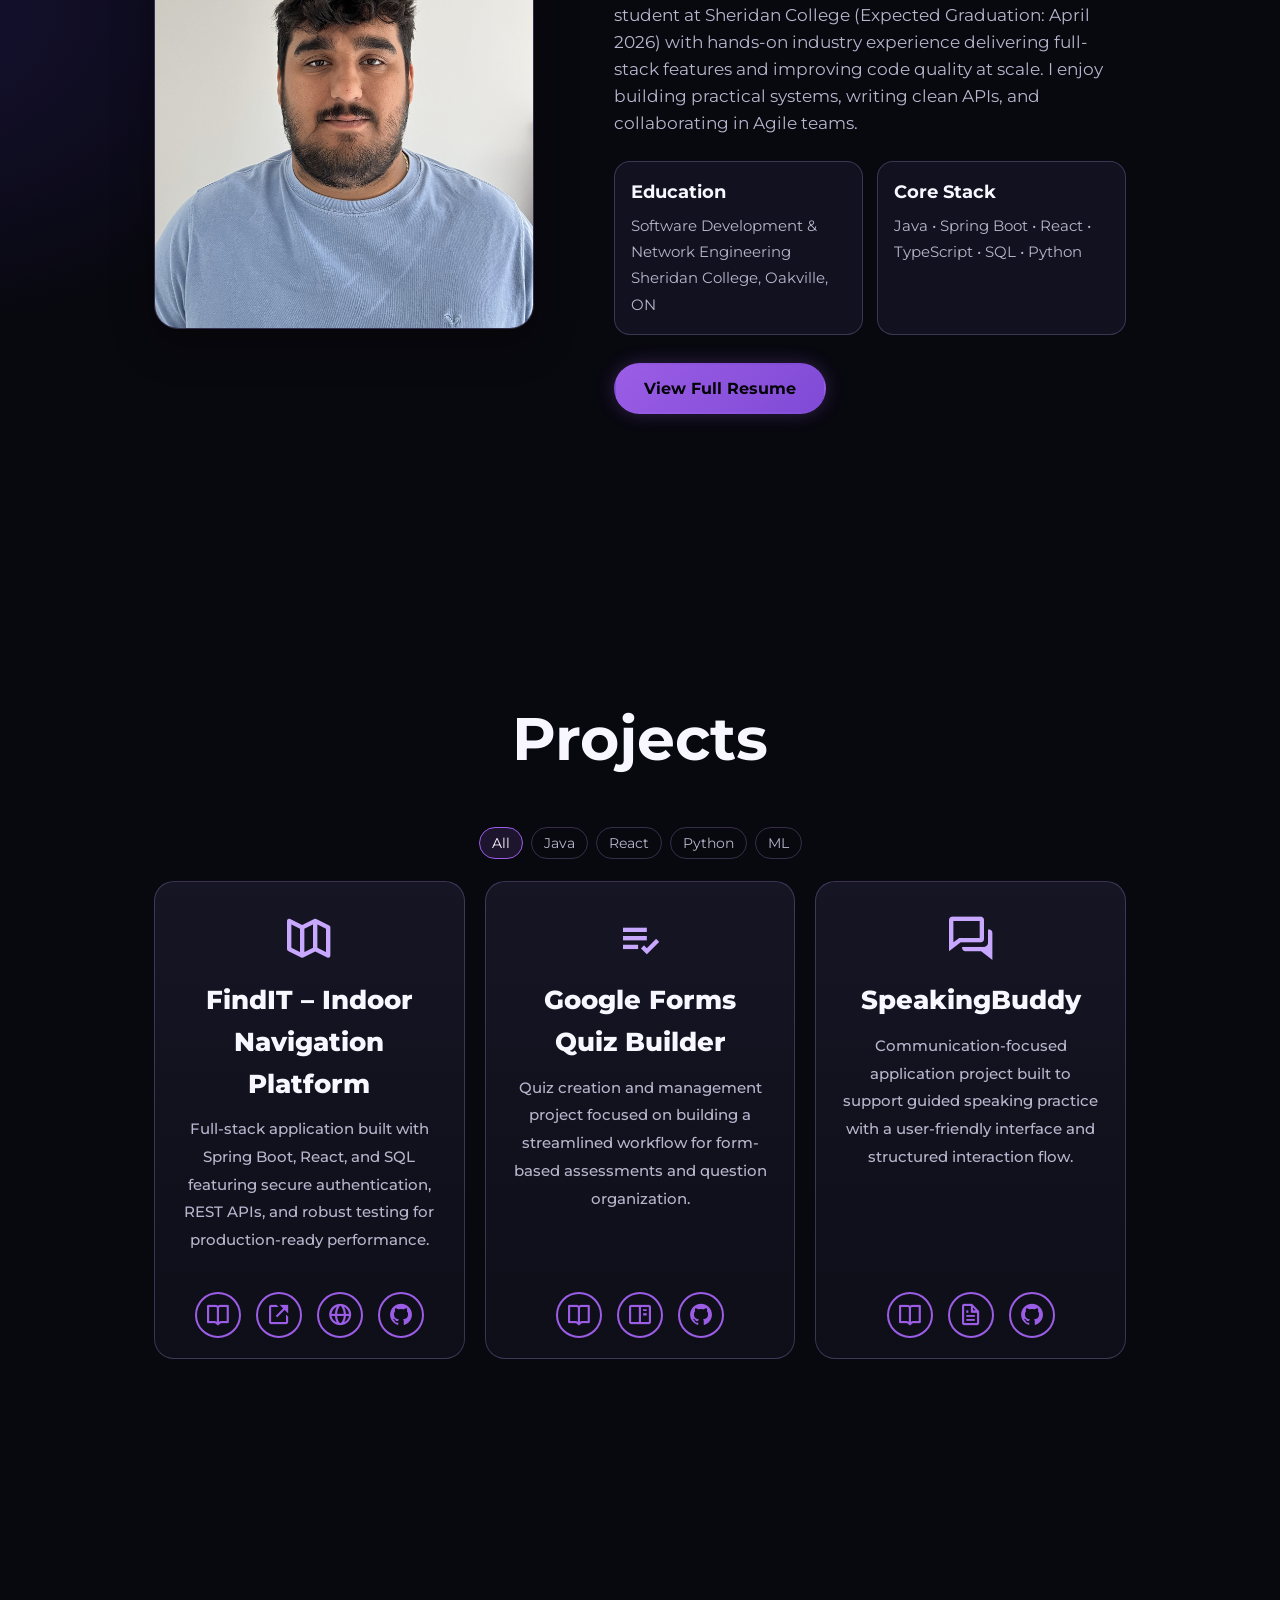
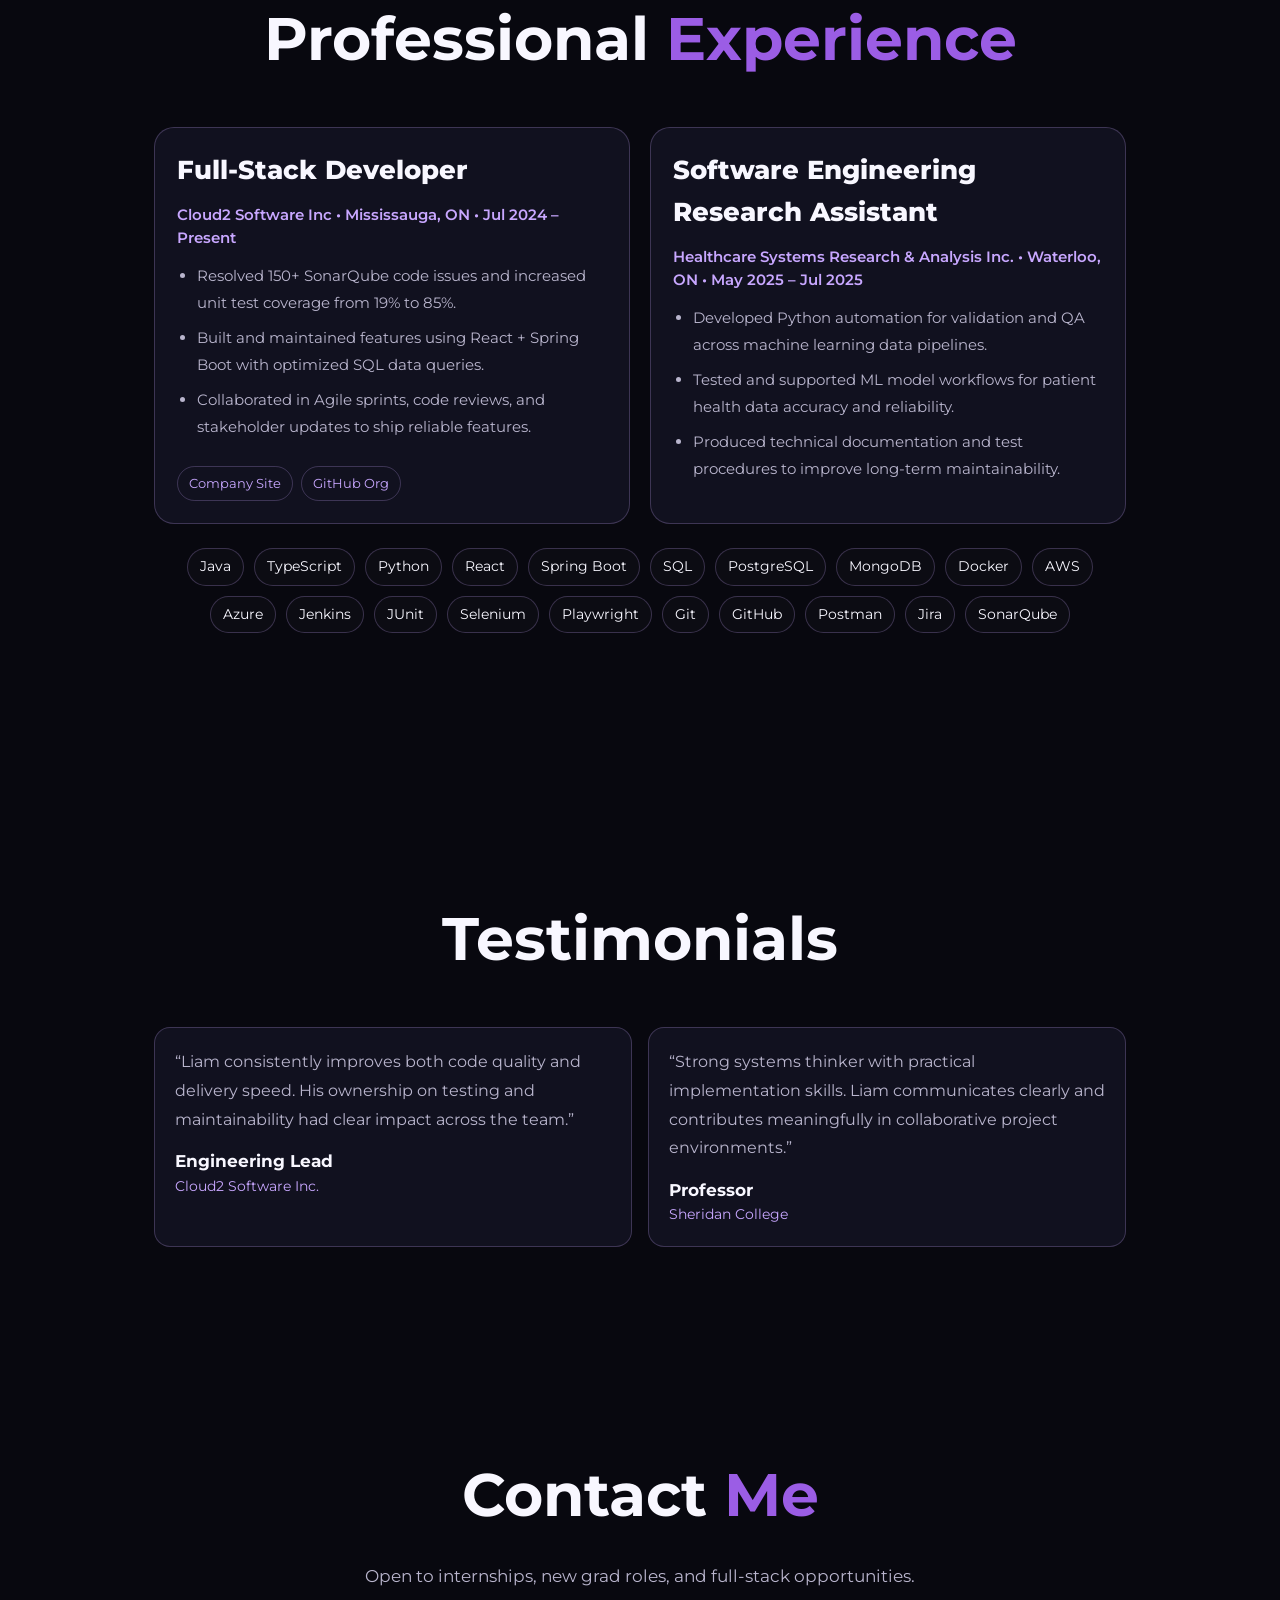
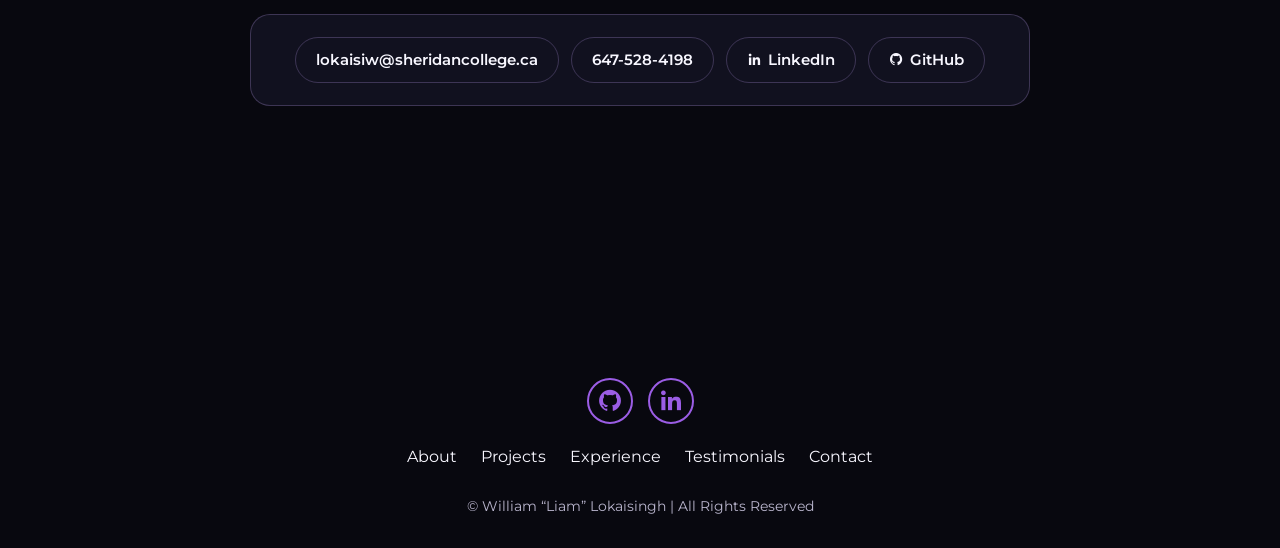
==== commit 2f022065: "stubbed some features to consider adding permanently" ====
--- a/index.html
+++ b/index.html
@@ -3,24 +3,56 @@
 <head>
     <meta charset="UTF-8">
     <meta name="viewport" content="width=device-width, initial-scale=1.0">
+    <meta name="description" content="William (Liam) Lokaisingh is a full-stack developer focused on Java, Spring Boot, React, SQL, and Python. Explore production-focused projects, experience, and case studies.">
     <title>William Lokaisingh - Portfolio Website</title>
+    <link rel="canonical" href="https://llokai.github.io/">
+    <link rel="icon" type="image/svg+xml" href="images/favicon.svg">
+    <meta property="og:type" content="website">
+    <meta property="og:title" content="William (Liam) Lokaisingh | Full-Stack Developer">
+    <meta property="og:description" content="Production-focused full-stack developer portfolio featuring Spring Boot, React, SQL, and Python projects.">
+    <meta property="og:url" content="https://llokai.github.io/">
+    <meta property="og:image" content="https://llokai.github.io/images/og-preview.svg">
+    <meta name="twitter:card" content="summary_large_image">
+    <meta name="twitter:title" content="William (Liam) Lokaisingh | Full-Stack Developer">
+    <meta name="twitter:description" content="Explore projects, case studies, and experience in full-stack software delivery.">
+    <meta name="twitter:image" content="https://llokai.github.io/images/og-preview.svg">
     <link rel="stylesheet" href="css/styles.css">
     <link href='https://unpkg.com/boxicons@2.1.4/css/boxicons.min.css' rel='stylesheet'>
     <link rel="preconnect" href="https://fonts.googleapis.com">
     <link rel="preconnect" href="https://fonts.gstatic.com" crossorigin>
     <link href="https://fonts.googleapis.com/css2?family=Montserrat:ital,wght@0,100..900;1,100..900&display=swap" rel="stylesheet">
+    <script defer data-domain="llokai.github.io" src="https://plausible.io/js/script.js"></script>
+    <script type="application/ld+json">
+        {
+            "@context": "https://schema.org",
+            "@type": "Person",
+            "name": "William Liam Lokaisingh",
+            "url": "https://llokai.github.io/",
+            "jobTitle": "Full-Stack Developer",
+            "alumniOf": {
+                "@type": "CollegeOrUniversity",
+                "name": "Sheridan College"
+            },
+            "sameAs": [
+                "https://github.com/LLOKAI",
+                "https://www.linkedin.com/in/william-lokaisingh/"
+            ]
+        }
+    </script>
 </head>
 <body>
+    <a href="#home" class="skip-link">Skip to content</a>
     <header class="header">
         <a href="#home" class="logo">Liam <span>Lokaisingh</span></a>
 
-        <i class="bx bx-menu" id="menu-icon"></i>
-
-        <nav class="navbar">
+        <i class="bx bx-menu" id="menu-icon" role="button" tabindex="0" aria-label="Toggle navigation menu"></i>
+
+        <nav class="navbar" aria-label="Primary navigation">
             <a href="#home">Home</a>
             <a href="#about">About</a>
             <a href="#projects">Projects</a>
             <a href="#experience">Experience</a>
+            <a href="#testimonials">Testimonials</a>
             <a href="#contact">Contact</a>
         </nav>
     </header>    
@@ -40,16 +72,38 @@
                 <div class="meta-item">Cloud2 Software Inc • Full-Stack Developer</div>
             </div>
 
+            <div class="results-strip" aria-label="Career highlights">
+                <div class="result-item">
+                    <strong>150+</strong>
+                    <span>SonarQube issues resolved</span>
+                </div>
+                <div class="result-item">
+                    <strong>19% → 85%</strong>
+                    <span>Unit test coverage growth</span>
+                </div>
+                <div class="result-item">
+                    <strong>2+</strong>
+                    <span>Years of full-stack delivery</span>
+                </div>
+            </div>
+
             <div class="btn-group">
-                <a href="assets/Generic_Resume_WilliamLokaisingh.pdf" target="_blank" class="btn">Download Resume</a>
-                <a href="#contact" class="btn">Contact</a>
+                <a href="assets/Generic_Resume_WilliamLokaisingh.pdf" target="_blank" rel="noopener noreferrer" class="btn" data-track="resume_download">Download Resume</a>
+                <a href="mailto:lokaisiw@sheridancollege.ca?subject=15-minute%20chat" class="btn" data-track="book_chat_click">Book a 15-min Chat</a>
+                <a href="#contact" class="btn" data-track="contact_section_click">Contact</a>
+            </div>
+
+            <div class="quick-links">
+                <a href="assets/tech-snapshot.html" target="_blank" rel="noopener noreferrer" class="quick-link" data-track="tech_snapshot_open">
+                    <i class="bx bx-file"></i> Open Tech Snapshot
+                </a>
             </div>
             
             <div class="social-icons">
-                <a href="https://github.com/LLOKAI" target="_blank" rel="noopener noreferrer" aria-label="GitHub Profile">
+                <a href="https://github.com/LLOKAI" target="_blank" rel="noopener noreferrer" aria-label="GitHub Profile" data-track="github_click_home">
                     <i class="bx bxl-github"></i>
                 </a>
-                <a href="https://www.linkedin.com/in/william-lokaisingh/" target="_blank" rel="noopener noreferrer" aria-label="LinkedIn Profile">
+                <a href="https://www.linkedin.com/in/william-lokaisingh/" target="_blank" rel="noopener noreferrer" aria-label="LinkedIn Profile" data-track="linkedin_click_home">
                     <i class="bx bxl-linkedin"></i>
                 </a>
             </div>
@@ -63,7 +117,7 @@
     <section class="about" id="about">
 
         <div class="about-img">
-            <img src="images/image.jpg" alt="William Liam Lokaisingh profile image">
+            <img src="images/image.jpg" alt="William Liam Lokaisingh profile image" loading="lazy" decoding="async">
         </div>
 
         <div class="about-content">
@@ -92,15 +146,26 @@
     <section class="projects" id="projects">
         <h2 class="heading">Projects</h2>
 
+        <div class="project-filters" role="group" aria-label="Filter projects by tech stack">
+            <button class="filter-btn active" data-filter="all" type="button">All</button>
+            <button class="filter-btn" data-filter="java" type="button">Java</button>
+            <button class="filter-btn" data-filter="react" type="button">React</button>
+            <button class="filter-btn" data-filter="python" type="button">Python</button>
+            <button class="filter-btn" data-filter="ml" type="button">ML</button>
+        </div>
+
         <div class="projects-container">
 
-            <div class="projects-box">
+            <div class="projects-box" data-tags="java react sql">
                 <div class="projects-info">
                     <i class="bx bx-map-alt"></i>
                     <h4>FindIT – Indoor Navigation Platform</h4>
                     <p>Full-stack application built with Spring Boot, React, and SQL featuring secure authentication, REST APIs, and robust testing for production-ready performance.</p>
                 </div>
                 <div class="social-icons-2">
+                    <a href="projects/findit-case-study.html" target="_blank" rel="noopener noreferrer" aria-label="FindIT case study">
+                        <i class="bx bx-book-open"></i>
+                    </a>
                     <a href="https://tryfindit.io" target="_blank" rel="noopener noreferrer" aria-label="FindIT live demo">
                         <i class="bx bx-link-external"></i>
                     </a>
@@ -113,14 +178,17 @@
                 </div>
             </div>
 
-            <div class="projects-box">
+            <div class="projects-box" data-tags="react javascript">
                 <div class="projects-info">
                     <i class="bx bx-list-check"></i>
                     <h4>Google Forms Quiz Builder</h4>
                     <p>Quiz creation and management project focused on building a streamlined workflow for form-based assessments and question organization.</p>
                 </div>
                 <div class="social-icons-2">
-                    <a href="#" aria-label="Google Forms Quiz Builder demo placeholder">
+                    <a href="projects/google-forms-case-study.html" target="_blank" rel="noopener noreferrer" aria-label="Google Forms Quiz Builder case study">
+                        <i class="bx bx-book-open"></i>
+                    </a>
+                    <a href="projects/google-forms-case-study.html#demo-proof" target="_blank" rel="noopener noreferrer" aria-label="Google Forms Quiz Builder demo walkthrough">
                         <i class="bx bx-book-content"></i>
                     </a>
                     <a href="https://github.com/LLOKAI/google-forms-quiz-builder" target="_blank" rel="noopener noreferrer" aria-label="Google Forms Quiz Builder GitHub">
@@ -129,14 +197,17 @@
                 </div>
             </div>
 
-            <div class="projects-box">
+            <div class="projects-box" data-tags="python ml">
                 <div class="projects-info">
                     <i class="bx bx-conversation"></i>
                     <h4>SpeakingBuddy</h4>
                     <p>Communication-focused application project built to support guided speaking practice with a user-friendly interface and structured interaction flow.</p>
                 </div>
                 <div class="social-icons-2">
-                    <a href="#" aria-label="SpeakingBuddy demo placeholder">
+                    <a href="projects/speakingbuddy-case-study.html" target="_blank" rel="noopener noreferrer" aria-label="SpeakingBuddy case study">
+                        <i class="bx bx-book-open"></i>
+                    </a>
+                    <a href="projects/speakingbuddy-case-study.html#demo-proof" target="_blank" rel="noopener noreferrer" aria-label="SpeakingBuddy demo walkthrough">
                         <i class="bx bx-file"></i>
                     </a>
                     <a href="https://github.com/LLOKAI/speakingbuddy" target="_blank" rel="noopener noreferrer" aria-label="SpeakingBuddy GitHub">
@@ -184,18 +255,34 @@
             <span>Git</span><span>GitHub</span><span>Postman</span><span>Jira</span><span>SonarQube</span>
         </div>
     </section>
+
+    <section class="testimonials" id="testimonials">
+        <h2 class="heading">Testimonials</h2>
+        <div class="testimonials-container">
+            <article class="testimonial-card">
+                <p>“Liam consistently improves both code quality and delivery speed. His ownership on testing and maintainability had clear impact across the team.”</p>
+                <h4>Engineering Lead</h4>
+                <span>Cloud2 Software Inc.</span>
+            </article>
+            <article class="testimonial-card">
+                <p>“Strong systems thinker with practical implementation skills. Liam communicates clearly and contributes meaningfully in collaborative project environments.”</p>
+                <h4>Professor</h4>
+                <span>Sheridan College</span>
+            </article>
+        </div>
+    </section>
     
     <section class="contact" id="contact">
         <h2 class="heading">Contact <span>Me</span></h2>
         <p class="contact-text">Open to internships, new grad roles, and full-stack opportunities.</p>
         
         <div class="contact-container">
-            <a href="mailto:lokaisiw@sheridancollege.ca" class="contact-btn">lokaisiw@sheridancollege.ca</a>
-            <a href="tel:+16475284198" class="contact-btn">647-528-4198</a>
-            <a href="https://www.linkedin.com/in/william-lokaisingh/" class="contact-btn" target="_blank" rel="noopener noreferrer">
+            <a href="mailto:lokaisiw@sheridancollege.ca" class="contact-btn" data-track="email_click">lokaisiw@sheridancollege.ca</a>
+            <a href="tel:+16475284198" class="contact-btn" data-track="phone_click">647-528-4198</a>
+            <a href="https://www.linkedin.com/in/william-lokaisingh/" class="contact-btn" target="_blank" rel="noopener noreferrer" data-track="linkedin_click_contact">
                 <i class="bx bxl-linkedin"></i> LinkedIn
             </a>
-            <a href="https://github.com/LLOKAI" class="contact-btn" target="_blank" rel="noopener noreferrer">
+            <a href="https://github.com/LLOKAI" class="contact-btn" target="_blank" rel="noopener noreferrer" data-track="github_click_contact">
                 <i class="bx bxl-github"></i> GitHub
             </a>
         </div>
@@ -223,6 +310,9 @@
                 <a href="#experience">Experience</a>
             </li>
             <li>
+                <a href="#testimonials">Testimonials</a>
+            </li>
+            <li>
                 <a href="#contact">Contact</a>
             </li>
         </ul>
--- a/css/styles.css
+++ b/css/styles.css
@@ -35,6 +35,28 @@
     line-height: 1.6;
 }
 
+.skip-link {
+    position: absolute;
+    top: -40px;
+    left: 1rem;
+    z-index: 1000;
+    padding: 0.8rem 1.2rem;
+    background: var(--main-color);
+    color: #040308;
+    border-radius: 0.8rem;
+    font-size: 1.4rem;
+}
+
+.skip-link:focus {
+    top: 1rem;
+}
+
+a:focus-visible,
+button:focus-visible {
+    outline: 2px solid var(--second-color);
+    outline-offset: 3px;
+}
+
 .header {
     position: fixed;
     width: 100%;
@@ -141,6 +163,54 @@
     margin-top: 2rem;
     display: grid;
     gap: 1rem;
+}
+
+.results-strip {
+    margin-top: 2rem;
+    display: grid;
+    grid-template-columns: repeat(3, minmax(130px, 1fr));
+    gap: 1rem;
+    width: 100%;
+}
+
+.result-item {
+    background: var(--surface-color);
+    border: 1px solid var(--border-color);
+    border-radius: 1.4rem;
+    padding: 1.2rem;
+    text-align: center;
+}
+
+.result-item strong {
+    display: block;
+    font-size: 2rem;
+    color: var(--second-color);
+    line-height: 1.2;
+}
+
+.result-item span {
+    color: var(--muted-text);
+    font-size: 1.25rem;
+}
+
+.quick-links {
+    margin-top: 1.4rem;
+}
+
+.quick-link {
+    display: inline-flex;
+    align-items: center;
+    gap: 0.5rem;
+    color: var(--second-color);
+    font-size: 1.45rem;
+    border-bottom: 1px dashed var(--border-color);
+    padding-bottom: 0.2rem;
+    transition: 0.2s ease;
+}
+
+.quick-link:hover {
+    color: var(--text-color);
+    border-color: var(--main-color);
 }
 
 .meta-item {
@@ -321,6 +391,32 @@
     gap: 2rem;
 }
 
+.project-filters {
+    margin: 0 auto 2.2rem;
+    display: flex;
+    justify-content: center;
+    flex-wrap: wrap;
+    gap: 0.8rem;
+}
+
+.filter-btn {
+    background: transparent;
+    color: var(--muted-text);
+    border: 1px solid var(--border-color);
+    border-radius: 999px;
+    padding: 0.7rem 1.2rem;
+    font-size: 1.35rem;
+    cursor: pointer;
+    transition: 0.2s ease;
+}
+
+.filter-btn:hover,
+.filter-btn.active {
+    color: var(--text-color);
+    border-color: var(--main-color);
+    background: rgba(155, 93, 229, 0.14);
+}
+
 .projects-box {
     display: flex;
     flex-direction: column;
@@ -335,6 +431,10 @@
     overflow: hidden;
 }
 
+.projects-box.is-hidden {
+    display: none;
+}
+
 .projects-box:hover {
     transform: translateY(-6px);
     border-color: var(--main-color);
@@ -456,6 +556,40 @@
     background: rgba(255, 255, 255, 0.02);
     padding: 0.7rem 1.2rem;
     border-radius: 999px;
+}
+
+.testimonials {
+    background-color: transparent;
+    min-height: 55vh;
+}
+
+.testimonials-container {
+    display: grid;
+    grid-template-columns: repeat(auto-fit, minmax(280px, 1fr));
+    gap: 1.6rem;
+}
+
+.testimonial-card {
+    background: var(--surface-color);
+    border: 1px solid var(--border-color);
+    border-radius: 1.6rem;
+    padding: 2rem;
+}
+
+.testimonial-card p {
+    color: var(--muted-text);
+    font-size: 1.55rem;
+    line-height: 1.85;
+}
+
+.testimonial-card h4 {
+    margin-top: 1.4rem;
+    font-size: 1.7rem;
+}
+
+.testimonial-card span {
+    font-size: 1.35rem;
+    color: var(--second-color);
 }
 
 .contact {
@@ -546,6 +680,68 @@
     margin-top: 2.6rem;
     font-size: 1.4rem;
     color: var(--muted-text);
+}
+
+.case-study-page {
+    min-height: 100vh;
+    padding: 12rem 12% 6rem;
+}
+
+.case-study-header h1 {
+    font-size: clamp(3.4rem, 5vw, 5rem);
+    line-height: 1.15;
+}
+
+.case-study-header p {
+    margin-top: 1rem;
+    font-size: 1.65rem;
+    color: var(--muted-text);
+    max-width: 70ch;
+}
+
+.case-study-grid {
+    margin-top: 2rem;
+    display: grid;
+    grid-template-columns: repeat(auto-fit, minmax(260px, 1fr));
+    gap: 1.4rem;
+}
+
+.case-study-card {
+    background: var(--surface-color);
+    border: 1px solid var(--border-color);
+    border-radius: 1.4rem;
+    padding: 1.6rem;
+}
+
+.case-study-card h3 {
+    font-size: 1.8rem;
+    margin-bottom: 0.5rem;
+}
+
+.case-study-card p,
+.case-study-card li {
+    color: var(--muted-text);
+    font-size: 1.45rem;
+    line-height: 1.8;
+}
+
+.case-study-card a {
+    color: var(--second-color);
+}
+
+.case-study-card a:hover {
+    color: var(--text-color);
+}
+
+.case-study-card ul {
+    padding-left: 1.8rem;
+}
+
+.case-study-actions {
+    margin-top: 2rem;
+    display: flex;
+    flex-wrap: wrap;
+    gap: 1rem;
 }
 
 @media (max-width: 1024px) {
@@ -596,6 +792,10 @@
         text-align: center;
     }
 
+    .results-strip {
+        grid-template-columns: 1fr;
+    }
+
     .home-img img,
     .about img {
         width: min(60vw, 34rem);
@@ -647,4 +847,13 @@
     .contact-btn {
         width: 100%;
     }
+}
+
+@media (prefers-reduced-motion: reduce) {
+    * {
+        animation-duration: 0.01ms !important;
+        animation-iteration-count: 1 !important;
+        transition-duration: 0.01ms !important;
+        scroll-behavior: auto !important;
+    }
 }
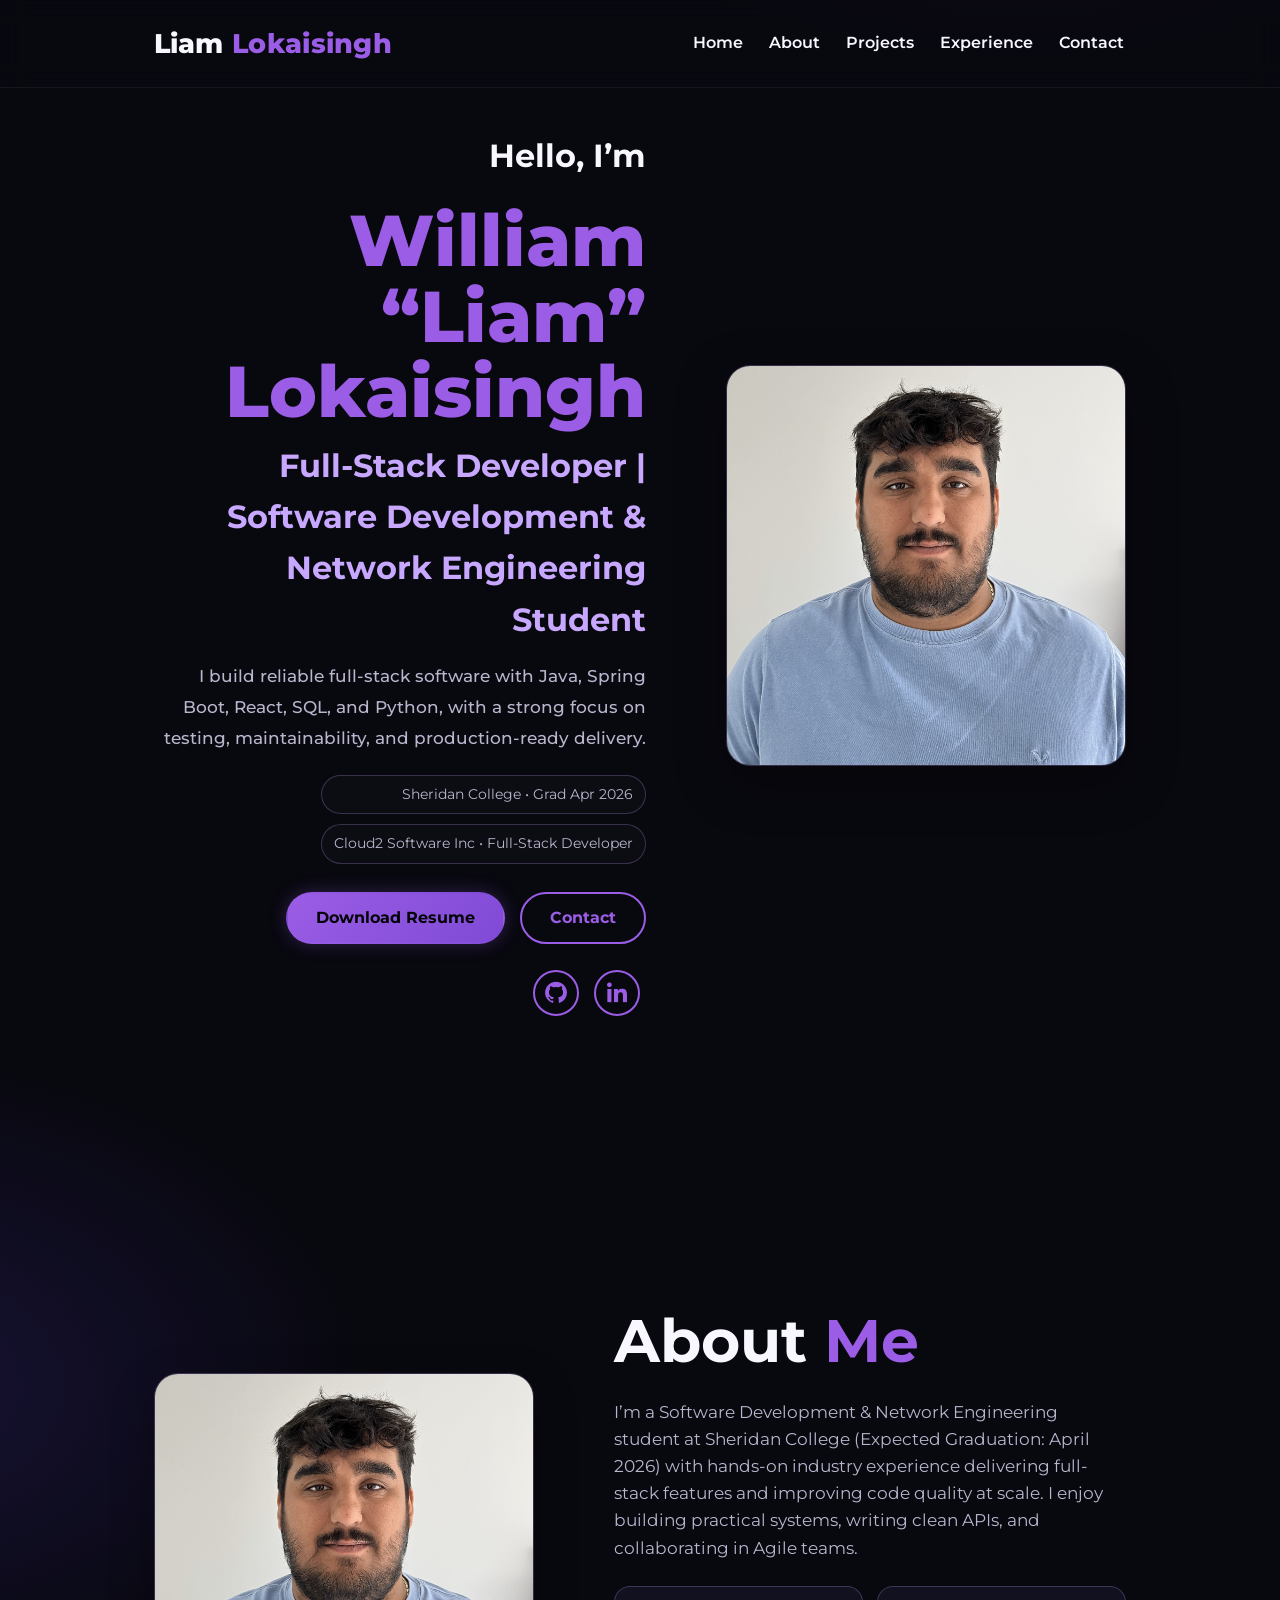
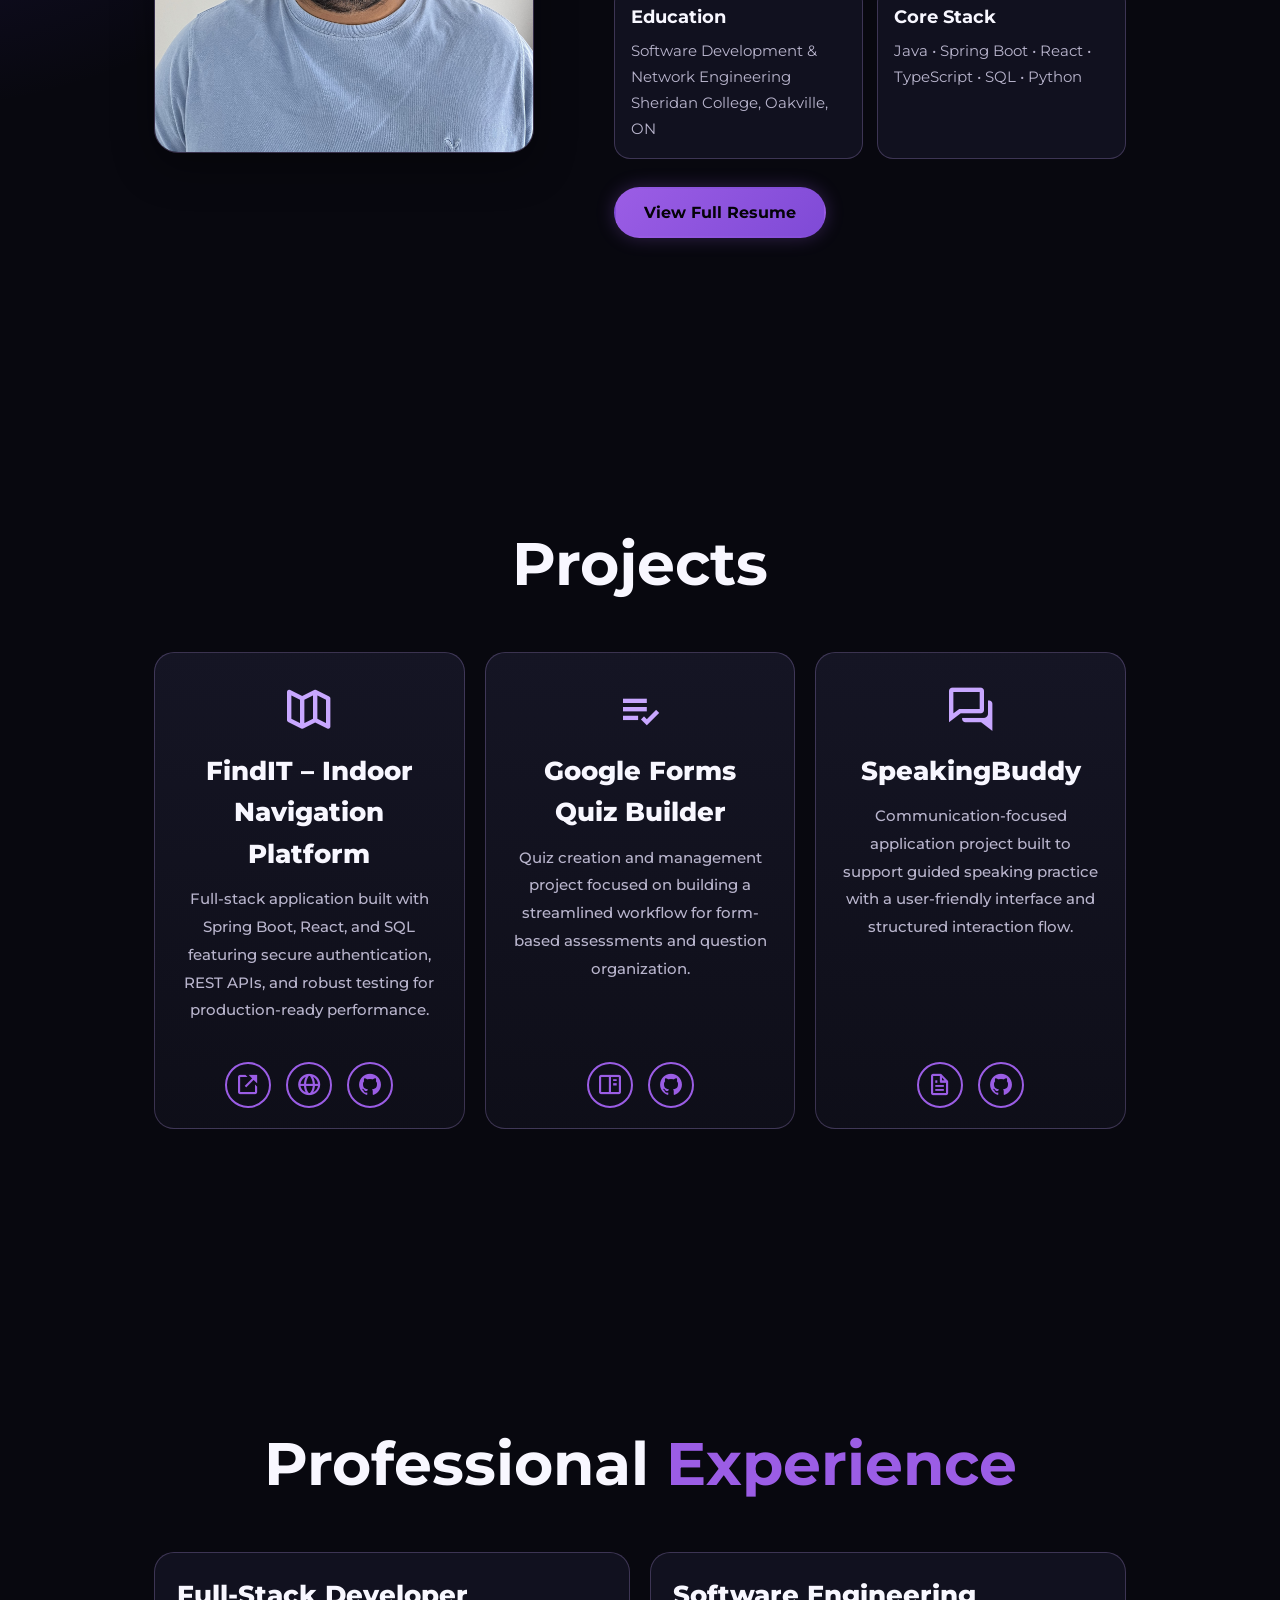
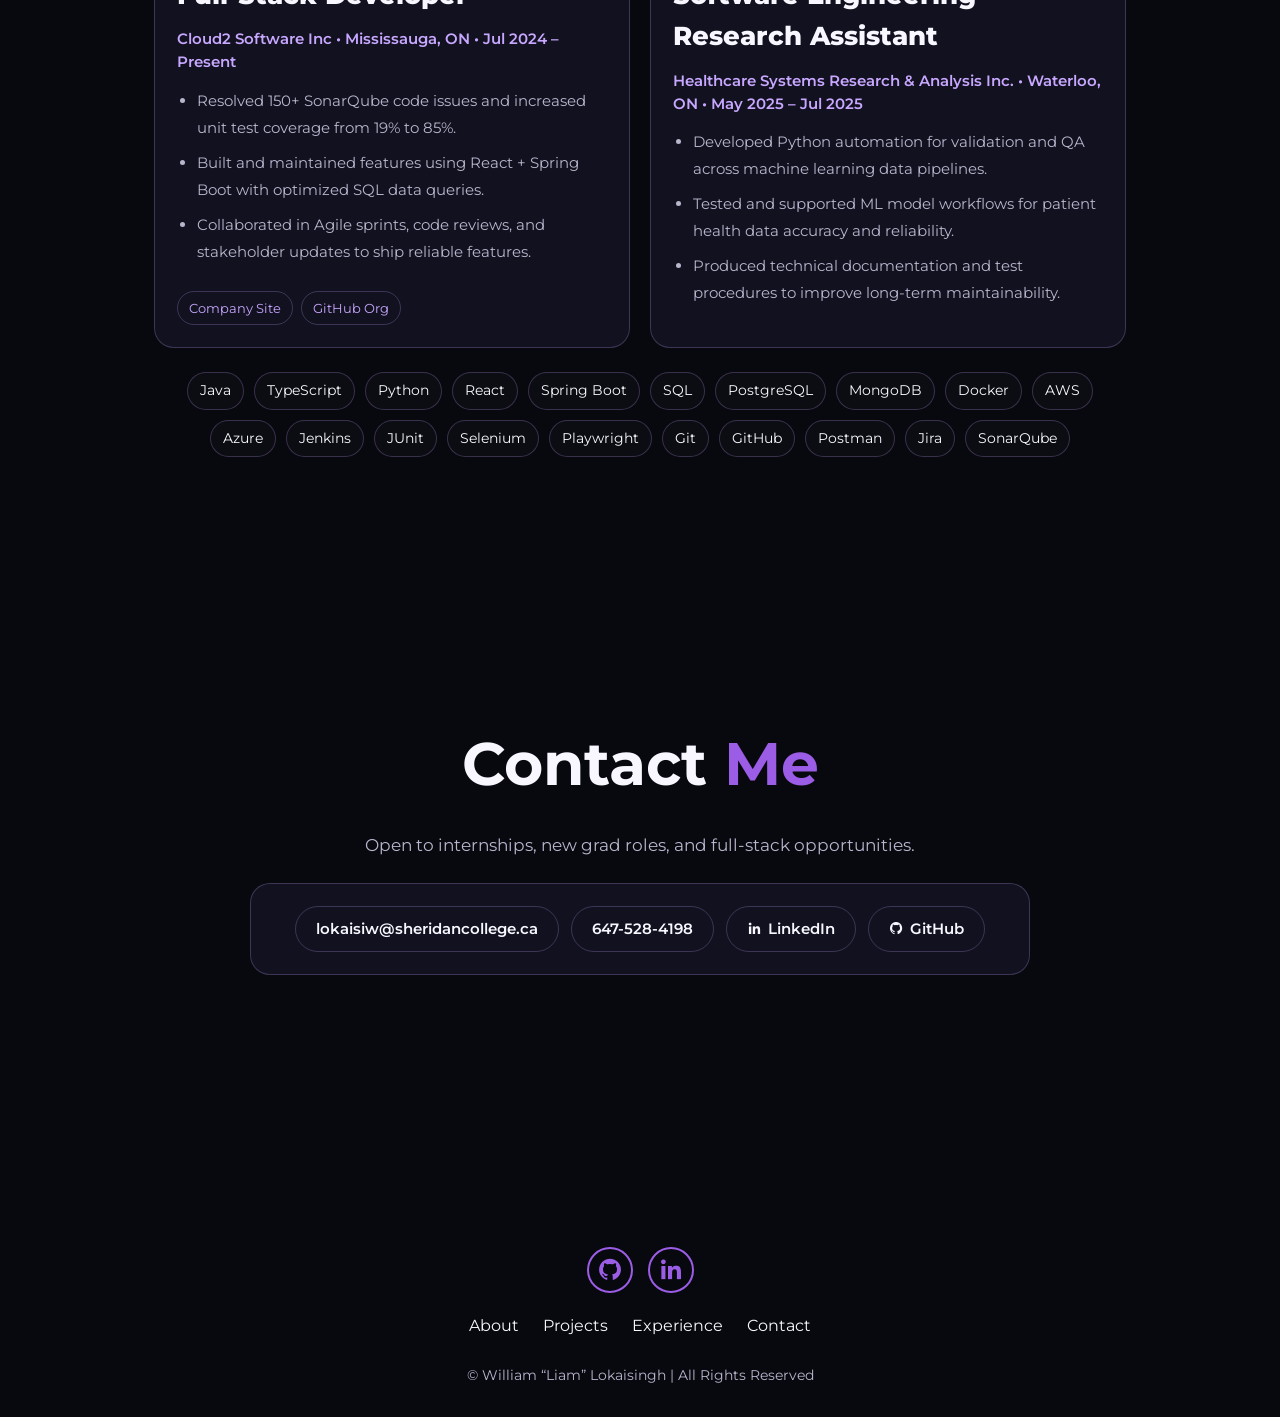
==== commit 75b1641e: "Merge pull request #1 from LLOKAI/portfolio-revamp ported over implementation from previous reposito" ====
--- a/index.html
+++ b/index.html
@@ -3,56 +3,24 @@
 <head>
     <meta charset="UTF-8">
     <meta name="viewport" content="width=device-width, initial-scale=1.0">
-    <meta name="description" content="William (Liam) Lokaisingh is a full-stack developer focused on Java, Spring Boot, React, SQL, and Python. Explore production-focused projects, experience, and case studies.">
     <title>William Lokaisingh - Portfolio Website</title>
-    <link rel="canonical" href="https://llokai.github.io/">
-    <link rel="icon" type="image/svg+xml" href="images/favicon.svg">
-    <meta property="og:type" content="website">
-    <meta property="og:title" content="William (Liam) Lokaisingh | Full-Stack Developer">
-    <meta property="og:description" content="Production-focused full-stack developer portfolio featuring Spring Boot, React, SQL, and Python projects.">
-    <meta property="og:url" content="https://llokai.github.io/">
-    <meta property="og:image" content="https://llokai.github.io/images/og-preview.svg">
-    <meta name="twitter:card" content="summary_large_image">
-    <meta name="twitter:title" content="William (Liam) Lokaisingh | Full-Stack Developer">
-    <meta name="twitter:description" content="Explore projects, case studies, and experience in full-stack software delivery.">
-    <meta name="twitter:image" content="https://llokai.github.io/images/og-preview.svg">
     <link rel="stylesheet" href="css/styles.css">
     <link href='https://unpkg.com/boxicons@2.1.4/css/boxicons.min.css' rel='stylesheet'>
     <link rel="preconnect" href="https://fonts.googleapis.com">
     <link rel="preconnect" href="https://fonts.gstatic.com" crossorigin>
     <link href="https://fonts.googleapis.com/css2?family=Montserrat:ital,wght@0,100..900;1,100..900&display=swap" rel="stylesheet">
-    <script defer data-domain="llokai.github.io" src="https://plausible.io/js/script.js"></script>
-    <script type="application/ld+json">
-        {
-            "@context": "https://schema.org",
-            "@type": "Person",
-            "name": "William Liam Lokaisingh",
-            "url": "https://llokai.github.io/",
-            "jobTitle": "Full-Stack Developer",
-            "alumniOf": {
-                "@type": "CollegeOrUniversity",
-                "name": "Sheridan College"
-            },
-            "sameAs": [
-                "https://github.com/LLOKAI",
-                "https://www.linkedin.com/in/william-lokaisingh/"
-            ]
-        }
-    </script>
 </head>
 <body>
-    <a href="#home" class="skip-link">Skip to content</a>
     <header class="header">
         <a href="#home" class="logo">Liam <span>Lokaisingh</span></a>
 
-        <i class="bx bx-menu" id="menu-icon" role="button" tabindex="0" aria-label="Toggle navigation menu"></i>
-
-        <nav class="navbar" aria-label="Primary navigation">
+        <i class="bx bx-menu" id="menu-icon"></i>
+
+        <nav class="navbar">
             <a href="#home">Home</a>
             <a href="#about">About</a>
             <a href="#projects">Projects</a>
             <a href="#experience">Experience</a>
-            <a href="#testimonials">Testimonials</a>
             <a href="#contact">Contact</a>
         </nav>
     </header>    
@@ -72,38 +40,16 @@
                 <div class="meta-item">Cloud2 Software Inc • Full-Stack Developer</div>
             </div>
 
-            <div class="results-strip" aria-label="Career highlights">
-                <div class="result-item">
-                    <strong>150+</strong>
-                    <span>SonarQube issues resolved</span>
-                </div>
-                <div class="result-item">
-                    <strong>19% → 85%</strong>
-                    <span>Unit test coverage growth</span>
-                </div>
-                <div class="result-item">
-                    <strong>2+</strong>
-                    <span>Years of full-stack delivery</span>
-                </div>
-            </div>
-
             <div class="btn-group">
-                <a href="assets/Generic_Resume_WilliamLokaisingh.pdf" target="_blank" rel="noopener noreferrer" class="btn" data-track="resume_download">Download Resume</a>
-                <a href="mailto:lokaisiw@sheridancollege.ca?subject=15-minute%20chat" class="btn" data-track="book_chat_click">Book a 15-min Chat</a>
-                <a href="#contact" class="btn" data-track="contact_section_click">Contact</a>
-            </div>
-
-            <div class="quick-links">
-                <a href="assets/tech-snapshot.html" target="_blank" rel="noopener noreferrer" class="quick-link" data-track="tech_snapshot_open">
-                    <i class="bx bx-file"></i> Open Tech Snapshot
-                </a>
+                <a href="assets/Generic_Resume_WilliamLokaisingh.pdf" target="_blank" class="btn">Download Resume</a>
+                <a href="#contact" class="btn">Contact</a>
             </div>
             
             <div class="social-icons">
-                <a href="https://github.com/LLOKAI" target="_blank" rel="noopener noreferrer" aria-label="GitHub Profile" data-track="github_click_home">
+                <a href="https://github.com/LLOKAI" target="_blank" rel="noopener noreferrer" aria-label="GitHub Profile">
                     <i class="bx bxl-github"></i>
                 </a>
-                <a href="https://www.linkedin.com/in/william-lokaisingh/" target="_blank" rel="noopener noreferrer" aria-label="LinkedIn Profile" data-track="linkedin_click_home">
+                <a href="https://www.linkedin.com/in/william-lokaisingh/" target="_blank" rel="noopener noreferrer" aria-label="LinkedIn Profile">
                     <i class="bx bxl-linkedin"></i>
                 </a>
             </div>
@@ -117,7 +63,7 @@
     <section class="about" id="about">
 
         <div class="about-img">
-            <img src="images/image.jpg" alt="William Liam Lokaisingh profile image" loading="lazy" decoding="async">
+            <img src="images/image.jpg" alt="William Liam Lokaisingh profile image">
         </div>
 
         <div class="about-content">
@@ -146,26 +92,15 @@
     <section class="projects" id="projects">
         <h2 class="heading">Projects</h2>
 
-        <div class="project-filters" role="group" aria-label="Filter projects by tech stack">
-            <button class="filter-btn active" data-filter="all" type="button">All</button>
-            <button class="filter-btn" data-filter="java" type="button">Java</button>
-            <button class="filter-btn" data-filter="react" type="button">React</button>
-            <button class="filter-btn" data-filter="python" type="button">Python</button>
-            <button class="filter-btn" data-filter="ml" type="button">ML</button>
-        </div>
-
         <div class="projects-container">
 
-            <div class="projects-box" data-tags="java react sql">
+            <div class="projects-box">
                 <div class="projects-info">
                     <i class="bx bx-map-alt"></i>
                     <h4>FindIT – Indoor Navigation Platform</h4>
                     <p>Full-stack application built with Spring Boot, React, and SQL featuring secure authentication, REST APIs, and robust testing for production-ready performance.</p>
                 </div>
                 <div class="social-icons-2">
-                    <a href="projects/findit-case-study.html" target="_blank" rel="noopener noreferrer" aria-label="FindIT case study">
-                        <i class="bx bx-book-open"></i>
-                    </a>
                     <a href="https://tryfindit.io" target="_blank" rel="noopener noreferrer" aria-label="FindIT live demo">
                         <i class="bx bx-link-external"></i>
                     </a>
@@ -178,17 +113,14 @@
                 </div>
             </div>
 
-            <div class="projects-box" data-tags="react javascript">
+            <div class="projects-box">
                 <div class="projects-info">
                     <i class="bx bx-list-check"></i>
                     <h4>Google Forms Quiz Builder</h4>
                     <p>Quiz creation and management project focused on building a streamlined workflow for form-based assessments and question organization.</p>
                 </div>
                 <div class="social-icons-2">
-                    <a href="projects/google-forms-case-study.html" target="_blank" rel="noopener noreferrer" aria-label="Google Forms Quiz Builder case study">
-                        <i class="bx bx-book-open"></i>
-                    </a>
-                    <a href="projects/google-forms-case-study.html#demo-proof" target="_blank" rel="noopener noreferrer" aria-label="Google Forms Quiz Builder demo walkthrough">
+                    <a href="#" aria-label="Google Forms Quiz Builder demo placeholder">
                         <i class="bx bx-book-content"></i>
                     </a>
                     <a href="https://github.com/LLOKAI/google-forms-quiz-builder" target="_blank" rel="noopener noreferrer" aria-label="Google Forms Quiz Builder GitHub">
@@ -197,17 +129,14 @@
                 </div>
             </div>
 
-            <div class="projects-box" data-tags="python ml">
+            <div class="projects-box">
                 <div class="projects-info">
                     <i class="bx bx-conversation"></i>
                     <h4>SpeakingBuddy</h4>
                     <p>Communication-focused application project built to support guided speaking practice with a user-friendly interface and structured interaction flow.</p>
                 </div>
                 <div class="social-icons-2">
-                    <a href="projects/speakingbuddy-case-study.html" target="_blank" rel="noopener noreferrer" aria-label="SpeakingBuddy case study">
-                        <i class="bx bx-book-open"></i>
-                    </a>
-                    <a href="projects/speakingbuddy-case-study.html#demo-proof" target="_blank" rel="noopener noreferrer" aria-label="SpeakingBuddy demo walkthrough">
+                    <a href="#" aria-label="SpeakingBuddy demo placeholder">
                         <i class="bx bx-file"></i>
                     </a>
                     <a href="https://github.com/LLOKAI/speakingbuddy" target="_blank" rel="noopener noreferrer" aria-label="SpeakingBuddy GitHub">
@@ -255,34 +184,18 @@
             <span>Git</span><span>GitHub</span><span>Postman</span><span>Jira</span><span>SonarQube</span>
         </div>
     </section>
-
-    <section class="testimonials" id="testimonials">
-        <h2 class="heading">Testimonials</h2>
-        <div class="testimonials-container">
-            <article class="testimonial-card">
-                <p>“Liam consistently improves both code quality and delivery speed. His ownership on testing and maintainability had clear impact across the team.”</p>
-                <h4>Engineering Lead</h4>
-                <span>Cloud2 Software Inc.</span>
-            </article>
-            <article class="testimonial-card">
-                <p>“Strong systems thinker with practical implementation skills. Liam communicates clearly and contributes meaningfully in collaborative project environments.”</p>
-                <h4>Professor</h4>
-                <span>Sheridan College</span>
-            </article>
-        </div>
-    </section>
     
     <section class="contact" id="contact">
         <h2 class="heading">Contact <span>Me</span></h2>
         <p class="contact-text">Open to internships, new grad roles, and full-stack opportunities.</p>
         
         <div class="contact-container">
-            <a href="mailto:lokaisiw@sheridancollege.ca" class="contact-btn" data-track="email_click">lokaisiw@sheridancollege.ca</a>
-            <a href="tel:+16475284198" class="contact-btn" data-track="phone_click">647-528-4198</a>
-            <a href="https://www.linkedin.com/in/william-lokaisingh/" class="contact-btn" target="_blank" rel="noopener noreferrer" data-track="linkedin_click_contact">
+            <a href="mailto:lokaisiw@sheridancollege.ca" class="contact-btn">lokaisiw@sheridancollege.ca</a>
+            <a href="tel:+16475284198" class="contact-btn">647-528-4198</a>
+            <a href="https://www.linkedin.com/in/william-lokaisingh/" class="contact-btn" target="_blank" rel="noopener noreferrer">
                 <i class="bx bxl-linkedin"></i> LinkedIn
             </a>
-            <a href="https://github.com/LLOKAI" class="contact-btn" target="_blank" rel="noopener noreferrer" data-track="github_click_contact">
+            <a href="https://github.com/LLOKAI" class="contact-btn" target="_blank" rel="noopener noreferrer">
                 <i class="bx bxl-github"></i> GitHub
             </a>
         </div>
@@ -310,9 +223,6 @@
                 <a href="#experience">Experience</a>
             </li>
             <li>
-                <a href="#testimonials">Testimonials</a>
-            </li>
-            <li>
                 <a href="#contact">Contact</a>
             </li>
         </ul>
--- a/css/styles.css
+++ b/css/styles.css
@@ -35,28 +35,6 @@
     line-height: 1.6;
 }
 
-.skip-link {
-    position: absolute;
-    top: -40px;
-    left: 1rem;
-    z-index: 1000;
-    padding: 0.8rem 1.2rem;
-    background: var(--main-color);
-    color: #040308;
-    border-radius: 0.8rem;
-    font-size: 1.4rem;
-}
-
-.skip-link:focus {
-    top: 1rem;
-}
-
-a:focus-visible,
-button:focus-visible {
-    outline: 2px solid var(--second-color);
-    outline-offset: 3px;
-}
-
 .header {
     position: fixed;
     width: 100%;
@@ -163,54 +141,6 @@
     margin-top: 2rem;
     display: grid;
     gap: 1rem;
-}
-
-.results-strip {
-    margin-top: 2rem;
-    display: grid;
-    grid-template-columns: repeat(3, minmax(130px, 1fr));
-    gap: 1rem;
-    width: 100%;
-}
-
-.result-item {
-    background: var(--surface-color);
-    border: 1px solid var(--border-color);
-    border-radius: 1.4rem;
-    padding: 1.2rem;
-    text-align: center;
-}
-
-.result-item strong {
-    display: block;
-    font-size: 2rem;
-    color: var(--second-color);
-    line-height: 1.2;
-}
-
-.result-item span {
-    color: var(--muted-text);
-    font-size: 1.25rem;
-}
-
-.quick-links {
-    margin-top: 1.4rem;
-}
-
-.quick-link {
-    display: inline-flex;
-    align-items: center;
-    gap: 0.5rem;
-    color: var(--second-color);
-    font-size: 1.45rem;
-    border-bottom: 1px dashed var(--border-color);
-    padding-bottom: 0.2rem;
-    transition: 0.2s ease;
-}
-
-.quick-link:hover {
-    color: var(--text-color);
-    border-color: var(--main-color);
 }
 
 .meta-item {
@@ -391,32 +321,6 @@
     gap: 2rem;
 }
 
-.project-filters {
-    margin: 0 auto 2.2rem;
-    display: flex;
-    justify-content: center;
-    flex-wrap: wrap;
-    gap: 0.8rem;
-}
-
-.filter-btn {
-    background: transparent;
-    color: var(--muted-text);
-    border: 1px solid var(--border-color);
-    border-radius: 999px;
-    padding: 0.7rem 1.2rem;
-    font-size: 1.35rem;
-    cursor: pointer;
-    transition: 0.2s ease;
-}
-
-.filter-btn:hover,
-.filter-btn.active {
-    color: var(--text-color);
-    border-color: var(--main-color);
-    background: rgba(155, 93, 229, 0.14);
-}
-
 .projects-box {
     display: flex;
     flex-direction: column;
@@ -429,10 +333,6 @@
     transition: 0.3s ease-in-out;
     position: relative;
     overflow: hidden;
-}
-
-.projects-box.is-hidden {
-    display: none;
 }
 
 .projects-box:hover {
@@ -558,40 +458,6 @@
     border-radius: 999px;
 }
 
-.testimonials {
-    background-color: transparent;
-    min-height: 55vh;
-}
-
-.testimonials-container {
-    display: grid;
-    grid-template-columns: repeat(auto-fit, minmax(280px, 1fr));
-    gap: 1.6rem;
-}
-
-.testimonial-card {
-    background: var(--surface-color);
-    border: 1px solid var(--border-color);
-    border-radius: 1.6rem;
-    padding: 2rem;
-}
-
-.testimonial-card p {
-    color: var(--muted-text);
-    font-size: 1.55rem;
-    line-height: 1.85;
-}
-
-.testimonial-card h4 {
-    margin-top: 1.4rem;
-    font-size: 1.7rem;
-}
-
-.testimonial-card span {
-    font-size: 1.35rem;
-    color: var(--second-color);
-}
-
 .contact {
     background-color: transparent;
     min-height: 65vh;
@@ -680,68 +546,6 @@
     margin-top: 2.6rem;
     font-size: 1.4rem;
     color: var(--muted-text);
-}
-
-.case-study-page {
-    min-height: 100vh;
-    padding: 12rem 12% 6rem;
-}
-
-.case-study-header h1 {
-    font-size: clamp(3.4rem, 5vw, 5rem);
-    line-height: 1.15;
-}
-
-.case-study-header p {
-    margin-top: 1rem;
-    font-size: 1.65rem;
-    color: var(--muted-text);
-    max-width: 70ch;
-}
-
-.case-study-grid {
-    margin-top: 2rem;
-    display: grid;
-    grid-template-columns: repeat(auto-fit, minmax(260px, 1fr));
-    gap: 1.4rem;
-}
-
-.case-study-card {
-    background: var(--surface-color);
-    border: 1px solid var(--border-color);
-    border-radius: 1.4rem;
-    padding: 1.6rem;
-}
-
-.case-study-card h3 {
-    font-size: 1.8rem;
-    margin-bottom: 0.5rem;
-}
-
-.case-study-card p,
-.case-study-card li {
-    color: var(--muted-text);
-    font-size: 1.45rem;
-    line-height: 1.8;
-}
-
-.case-study-card a {
-    color: var(--second-color);
-}
-
-.case-study-card a:hover {
-    color: var(--text-color);
-}
-
-.case-study-card ul {
-    padding-left: 1.8rem;
-}
-
-.case-study-actions {
-    margin-top: 2rem;
-    display: flex;
-    flex-wrap: wrap;
-    gap: 1rem;
 }
 
 @media (max-width: 1024px) {
@@ -792,10 +596,6 @@
         text-align: center;
     }
 
-    .results-strip {
-        grid-template-columns: 1fr;
-    }
-
     .home-img img,
     .about img {
         width: min(60vw, 34rem);
@@ -847,13 +647,4 @@
     .contact-btn {
         width: 100%;
     }
-}
-
-@media (prefers-reduced-motion: reduce) {
-    * {
-        animation-duration: 0.01ms !important;
-        animation-iteration-count: 1 !important;
-        transition-duration: 0.01ms !important;
-        scroll-behavior: auto !important;
-    }
 }
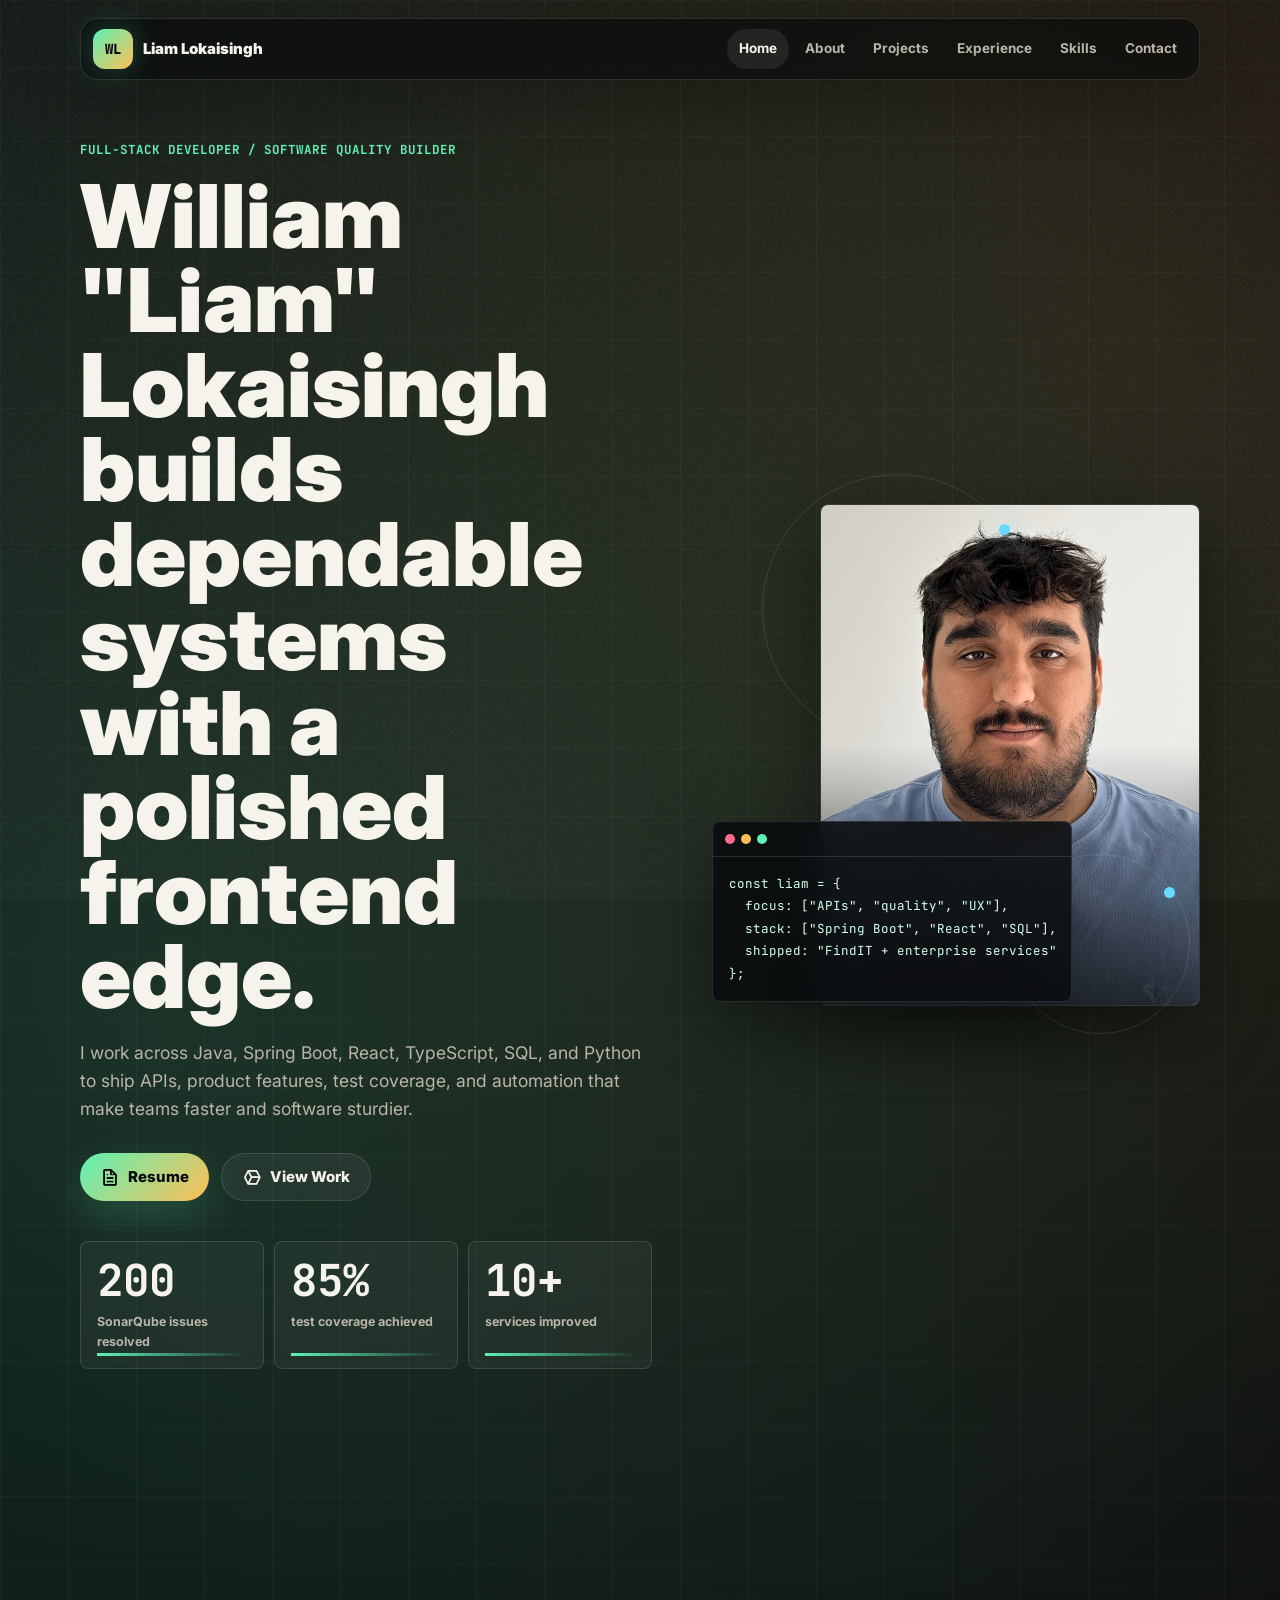
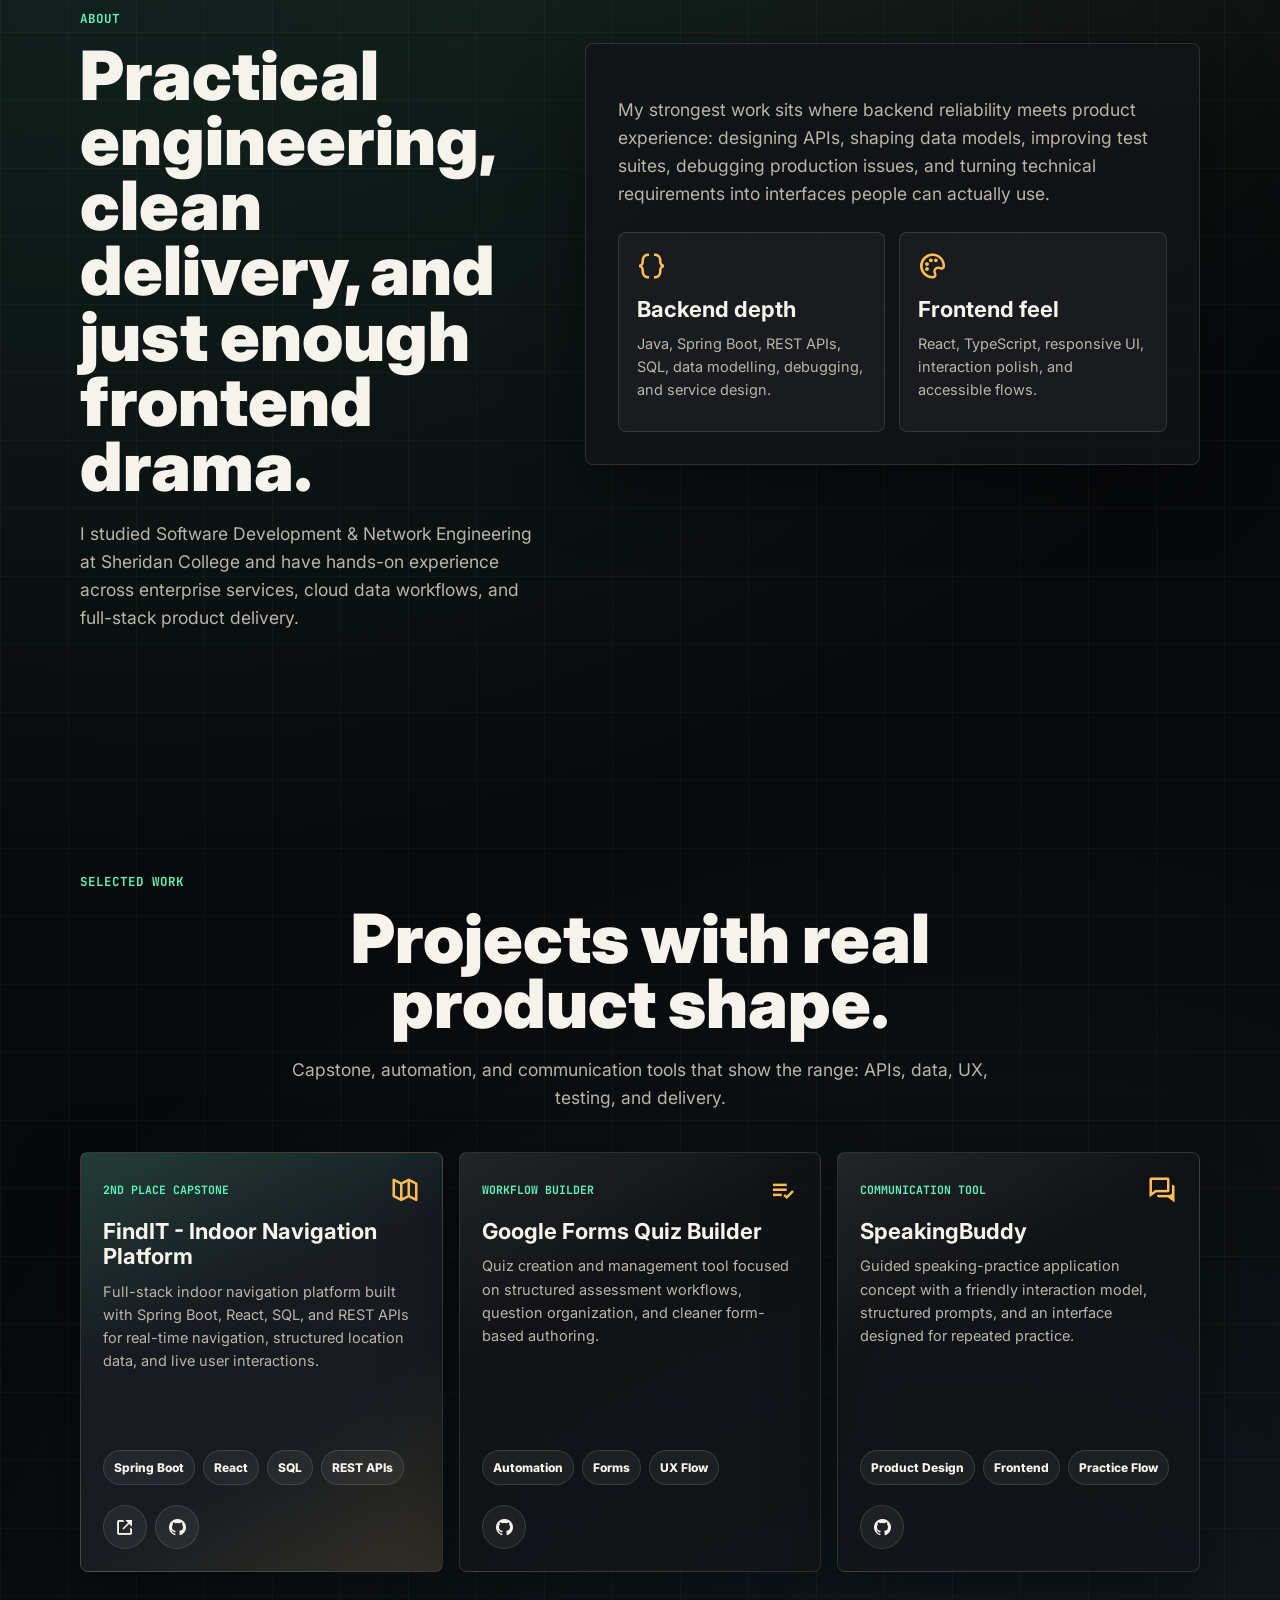
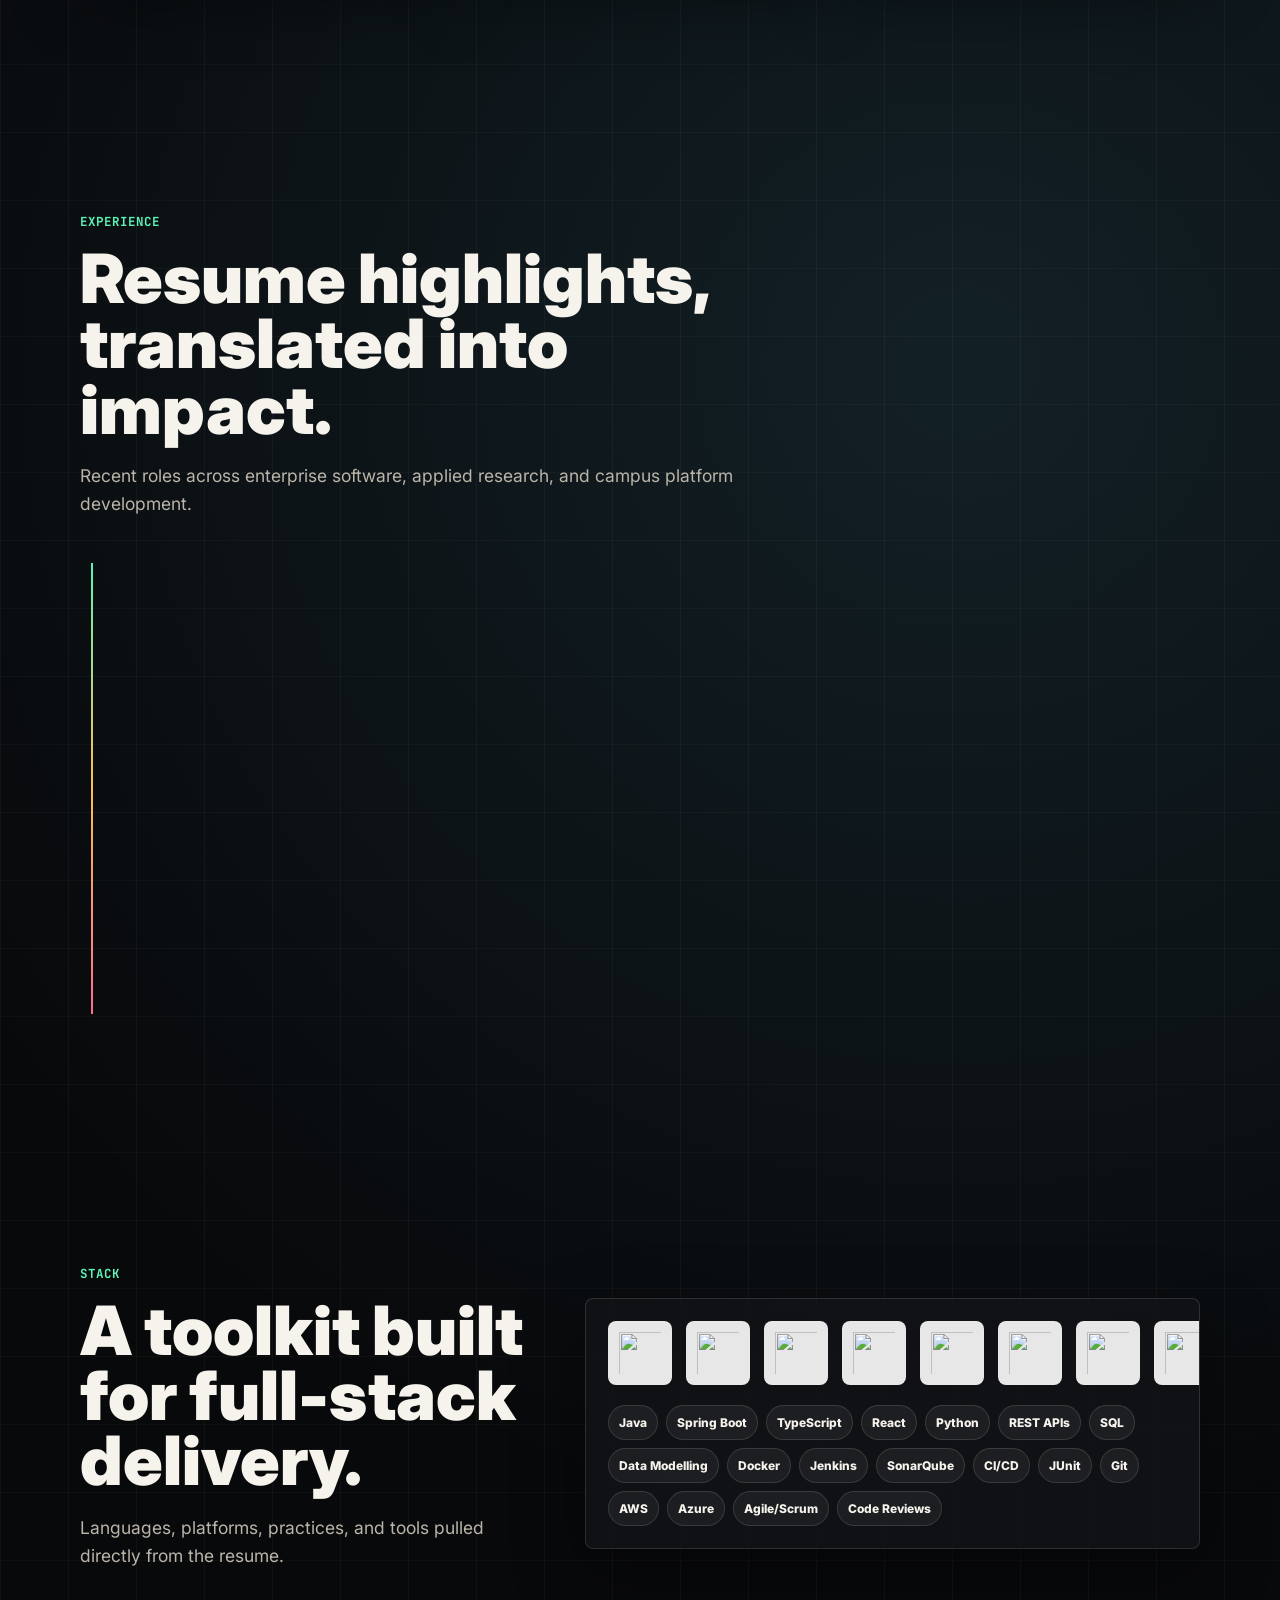
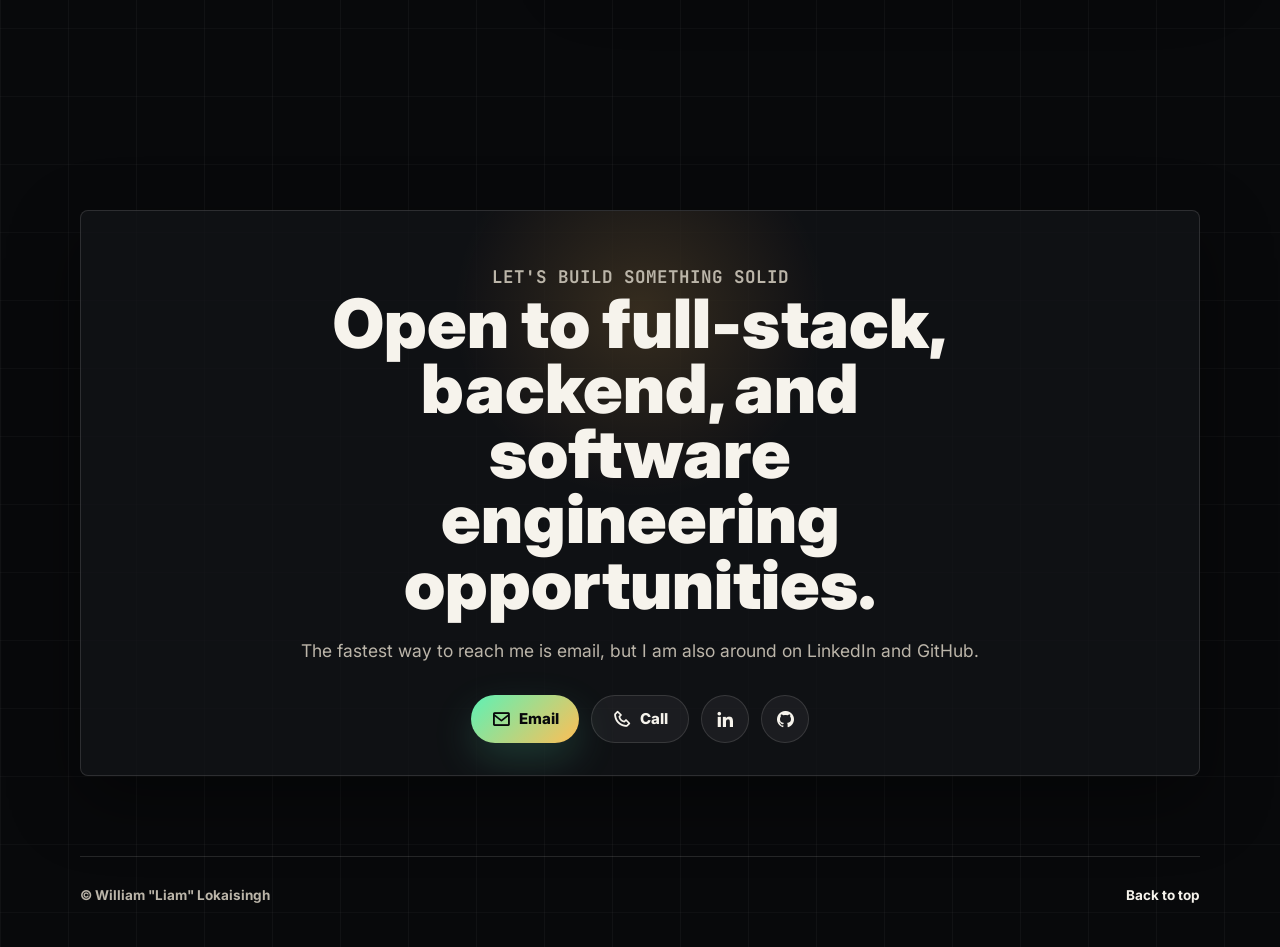
==== commit 71cf5d13: "complete revamp of portfolio I updated index.html, styles.css, and script.js with a new portfolio di" ====
--- a/index.html
+++ b/index.html
@@ -3,235 +3,306 @@
 <head>
     <meta charset="UTF-8">
     <meta name="viewport" content="width=device-width, initial-scale=1.0">
-    <title>William Lokaisingh - Portfolio Website</title>
+    <meta name="description" content="Portfolio of William Liam Lokaisingh, a full-stack developer building reliable Java, Spring Boot, React, SQL, and Python systems.">
+    <title>William "Liam" Lokaisingh | Full-Stack Developer</title>
     <link rel="stylesheet" href="css/styles.css">
-    <link href='https://unpkg.com/boxicons@2.1.4/css/boxicons.min.css' rel='stylesheet'>
+    <link href="https://unpkg.com/boxicons@2.1.4/css/boxicons.min.css" rel="stylesheet">
     <link rel="preconnect" href="https://fonts.googleapis.com">
     <link rel="preconnect" href="https://fonts.gstatic.com" crossorigin>
-    <link href="https://fonts.googleapis.com/css2?family=Montserrat:ital,wght@0,100..900;1,100..900&display=swap" rel="stylesheet">
+    <link href="https://fonts.googleapis.com/css2?family=Inter:wght@400;500;600;700;800;900&family=JetBrains+Mono:wght@500;700&display=swap" rel="stylesheet">
 </head>
 <body>
+    <div class="cursor-glow" aria-hidden="true"></div>
+    <div class="scroll-progress" aria-hidden="true"></div>
+    <div class="site-noise" aria-hidden="true"></div>
+
     <header class="header">
-        <a href="#home" class="logo">Liam <span>Lokaisingh</span></a>
-
-        <i class="bx bx-menu" id="menu-icon"></i>
-
-        <nav class="navbar">
+        <a href="#home" class="logo" aria-label="Go to home">
+            <span class="logo-mark">WL</span>
+            <span class="logo-text">Liam Lokaisingh</span>
+        </a>
+
+        <button class="menu-toggle" id="menu-icon" aria-label="Open navigation" aria-expanded="false">
+            <i class="bx bx-menu"></i>
+        </button>
+
+        <nav class="navbar" aria-label="Primary navigation">
             <a href="#home">Home</a>
             <a href="#about">About</a>
             <a href="#projects">Projects</a>
             <a href="#experience">Experience</a>
+            <a href="#skills">Skills</a>
             <a href="#contact">Contact</a>
         </nav>
-    </header>    
-
-    <section class="home" id="home">
-        <div class="home-content">
-            <h3>Hello, I’m</h3>
-            <h1><span>William “Liam” Lokaisingh</span></h1>
-            <h3 class="highlight">Full-Stack Developer | Software Development & Network Engineering Student</h3>
-            <p>
-                I build reliable full-stack software with Java, Spring Boot, React, SQL, and Python,
-                with a strong focus on testing, maintainability, and production-ready delivery.
-            </p>
-
-            <div class="home-meta">
-                <div class="meta-item">Sheridan College • Grad Apr 2026</div>
-                <div class="meta-item">Cloud2 Software Inc • Full-Stack Developer</div>
-            </div>
-
-            <div class="btn-group">
-                <a href="assets/Generic_Resume_WilliamLokaisingh.pdf" target="_blank" class="btn">Download Resume</a>
-                <a href="#contact" class="btn">Contact</a>
-            </div>
-            
-            <div class="social-icons">
-                <a href="https://github.com/LLOKAI" target="_blank" rel="noopener noreferrer" aria-label="GitHub Profile">
-                    <i class="bx bxl-github"></i>
-                </a>
-                <a href="https://www.linkedin.com/in/william-lokaisingh/" target="_blank" rel="noopener noreferrer" aria-label="LinkedIn Profile">
-                    <i class="bx bxl-linkedin"></i>
-                </a>
-            </div>
-        </div>
-
-        <div class="home-img">
-            <img src="images/image.jpg" alt="Portrait of William Liam Lokaisingh">
-        </div>
-    </section>
-
-    <section class="about" id="about">
-
-        <div class="about-img">
-            <img src="images/image.jpg" alt="William Liam Lokaisingh profile image">
-        </div>
-
-        <div class="about-content">
-            <h2>About <span>Me</span></h2>
-            <p>
-                I’m a Software Development & Network Engineering student at Sheridan College (Expected Graduation: April 2026)
-                with hands-on industry experience delivering full-stack features and improving code quality at scale.
-                I enjoy building practical systems, writing clean APIs, and collaborating in Agile teams.
-            </p>
-
-            <div class="about-grid">
-                <div class="about-card">
-                    <h4>Education</h4>
-                    <p>Software Development & Network Engineering<br>Sheridan College, Oakville, ON</p>
-                </div>
-                <div class="about-card">
-                    <h4>Core Stack</h4>
-                    <p>Java • Spring Boot • React • TypeScript • SQL • Python</p>
-                </div>
-            </div>
-
-            <a href="assets/Generic_Resume_WilliamLokaisingh.pdf" target="_blank" rel="noopener noreferrer" class="btn">View Full Resume</a>
-        </div>
-    </section>
-
-    <section class="projects" id="projects">
-        <h2 class="heading">Projects</h2>
-
-        <div class="projects-container">
-
-            <div class="projects-box">
-                <div class="projects-info">
-                    <i class="bx bx-map-alt"></i>
-                    <h4>FindIT – Indoor Navigation Platform</h4>
-                    <p>Full-stack application built with Spring Boot, React, and SQL featuring secure authentication, REST APIs, and robust testing for production-ready performance.</p>
-                </div>
-                <div class="social-icons-2">
-                    <a href="https://tryfindit.io" target="_blank" rel="noopener noreferrer" aria-label="FindIT live demo">
-                        <i class="bx bx-link-external"></i>
+    </header>
+
+    <main>
+        <section class="hero section-shell" id="home">
+            <div class="hero-copy reveal">
+                <p class="eyebrow">Full-stack developer / software quality builder</p>
+                <h1>William "Liam" Lokaisingh builds dependable systems with a polished frontend edge.</h1>
+                <p class="hero-text">
+                    I work across Java, Spring Boot, React, TypeScript, SQL, and Python to ship APIs,
+                    product features, test coverage, and automation that make teams faster and software sturdier.
+                </p>
+
+                <div class="hero-actions">
+                    <a href="assets/Resume_WilliamLokaisingh.pdf" target="_blank" rel="noopener noreferrer" class="btn btn-primary">
+                        <i class="bx bx-file"></i>
+                        Resume
                     </a>
-                    <a href="https://tryfindit.io" target="_blank" rel="noopener noreferrer" aria-label="FindIT website">
-                        <i class="bx bx-globe"></i>
+                    <a href="#projects" class="btn btn-secondary">
+                        <i class="bx bx-cube-alt"></i>
+                        View Work
                     </a>
-                    <a href="https://github.com/FindIT-Nav" target="_blank" rel="noopener noreferrer" aria-label="FindIT GitHub">
-                        <i class="bx bxl-github"></i>
-                    </a>
-                </div>
-            </div>
-
-            <div class="projects-box">
-                <div class="projects-info">
-                    <i class="bx bx-list-check"></i>
-                    <h4>Google Forms Quiz Builder</h4>
-                    <p>Quiz creation and management project focused on building a streamlined workflow for form-based assessments and question organization.</p>
-                </div>
-                <div class="social-icons-2">
-                    <a href="#" aria-label="Google Forms Quiz Builder demo placeholder">
-                        <i class="bx bx-book-content"></i>
-                    </a>
-                    <a href="https://github.com/LLOKAI/google-forms-quiz-builder" target="_blank" rel="noopener noreferrer" aria-label="Google Forms Quiz Builder GitHub">
-                        <i class="bx bxl-github"></i>
-                    </a>
-                </div>
-            </div>
-
-            <div class="projects-box">
-                <div class="projects-info">
-                    <i class="bx bx-conversation"></i>
-                    <h4>SpeakingBuddy</h4>
-                    <p>Communication-focused application project built to support guided speaking practice with a user-friendly interface and structured interaction flow.</p>
-                </div>
-                <div class="social-icons-2">
-                    <a href="#" aria-label="SpeakingBuddy demo placeholder">
-                        <i class="bx bx-file"></i>
-                    </a>
-                    <a href="https://github.com/LLOKAI/speakingbuddy" target="_blank" rel="noopener noreferrer" aria-label="SpeakingBuddy GitHub">
-                        <i class="bx bxl-github"></i>
-                    </a>
-                </div>
-            </div>
-        </div>
-    </section>
-
-    <section class="experience" id="experience">
-        <h2 class="heading">Professional <span>Experience</span></h2>
-
-        <div class="experience-container">
-            
-            <div class="experience-box">
-                <h4>Full-Stack Developer</h4>
-                <p class="experience-meta">Cloud2 Software Inc • Mississauga, ON • Jul 2024 – Present</p>
-                <ul class="experience-list">
-                    <li>Resolved 150+ SonarQube code issues and increased unit test coverage from 19% to 85%.</li>
-                    <li>Built and maintained features using React + Spring Boot with optimized SQL data queries.</li>
-                    <li>Collaborated in Agile sprints, code reviews, and stakeholder updates to ship reliable features.</li>
-                </ul>
-                <div class="experience-links">
-                    <a href="https://www.cloud2software.com/" target="_blank" rel="noopener noreferrer" class="experience-link">Company Site</a>
-                    <a href="https://github.com/Cloud2SoftwareInc" target="_blank" rel="noopener noreferrer" class="experience-link">GitHub Org</a>
-                </div>
-            </div>
-            
-            <div class="experience-box">
-                <h4>Software Engineering Research Assistant</h4>
-                <p class="experience-meta">Healthcare Systems Research & Analysis Inc. • Waterloo, ON • May 2025 – Jul 2025</p>
-                <ul class="experience-list">
-                    <li>Developed Python automation for validation and QA across machine learning data pipelines.</li>
-                    <li>Tested and supported ML model workflows for patient health data accuracy and reliability.</li>
-                    <li>Produced technical documentation and test procedures to improve long-term maintainability.</li>
-                </ul>
-            </div>            
-        </div>
-
-        <div class="skills-cloud">
-            <span>Java</span><span>TypeScript</span><span>Python</span><span>React</span><span>Spring Boot</span>
-            <span>SQL</span><span>PostgreSQL</span><span>MongoDB</span><span>Docker</span><span>AWS</span>
-            <span>Azure</span><span>Jenkins</span><span>JUnit</span><span>Selenium</span><span>Playwright</span>
-            <span>Git</span><span>GitHub</span><span>Postman</span><span>Jira</span><span>SonarQube</span>
-        </div>
-    </section>
-    
-    <section class="contact" id="contact">
-        <h2 class="heading">Contact <span>Me</span></h2>
-        <p class="contact-text">Open to internships, new grad roles, and full-stack opportunities.</p>
-        
-        <div class="contact-container">
-            <a href="mailto:lokaisiw@sheridancollege.ca" class="contact-btn">lokaisiw@sheridancollege.ca</a>
-            <a href="tel:+16475284198" class="contact-btn">647-528-4198</a>
-            <a href="https://www.linkedin.com/in/william-lokaisingh/" class="contact-btn" target="_blank" rel="noopener noreferrer">
-                <i class="bx bxl-linkedin"></i> LinkedIn
-            </a>
-            <a href="https://github.com/LLOKAI" class="contact-btn" target="_blank" rel="noopener noreferrer">
-                <i class="bx bxl-github"></i> GitHub
-            </a>
-        </div>
-    
-    </section>
+                </div>
+
+                <div class="hero-stats" aria-label="Career highlights">
+                    <div>
+                        <strong data-count="200">0</strong>
+                        <span>SonarQube issues resolved</span>
+                    </div>
+                    <div>
+                        <strong data-count="85">0</strong>
+                        <span>test coverage achieved</span>
+                    </div>
+                    <div>
+                        <strong data-count="10">0</strong>
+                        <span>services improved</span>
+                    </div>
+                </div>
+            </div>
+
+            <div class="hero-visual reveal" data-tilt>
+                <div class="portrait-frame">
+                    <img src="images/image.jpg" alt="Portrait of William Liam Lokaisingh">
+                    <div class="availability-pill">
+                        <span></span>
+                        Open to full-stack roles
+                    </div>
+                </div>
+
+                <div class="terminal-card" aria-label="Developer profile summary">
+                    <div class="terminal-top">
+                        <span></span><span></span><span></span>
+                    </div>
+                    <pre><code>const liam = {
+  focus: ["APIs", "quality", "UX"],
+  stack: ["Spring Boot", "React", "SQL"],
+  shipped: "FindIT + enterprise services"
+};</code></pre>
+                </div>
+
+                <div class="orbit orbit-one" aria-hidden="true"></div>
+                <div class="orbit orbit-two" aria-hidden="true"></div>
+            </div>
+        </section>
+
+        <section class="about section-shell" id="about">
+            <div class="section-kicker reveal">About</div>
+            <div class="split-layout">
+                <div class="section-heading reveal">
+                    <h2>Practical engineering, clean delivery, and just enough frontend drama.</h2>
+                    <p>
+                        I studied Software Development & Network Engineering at Sheridan College and have hands-on
+                        experience across enterprise services, cloud data workflows, and full-stack product delivery.
+                    </p>
+                </div>
+
+                <div class="about-panel reveal">
+                    <p>
+                        My strongest work sits where backend reliability meets product experience: designing APIs,
+                        shaping data models, improving test suites, debugging production issues, and turning technical
+                        requirements into interfaces people can actually use.
+                    </p>
+                    <div class="about-grid">
+                        <article>
+                            <i class="bx bx-code-curly"></i>
+                            <h3>Backend depth</h3>
+                            <p>Java, Spring Boot, REST APIs, SQL, data modelling, debugging, and service design.</p>
+                        </article>
+                        <article>
+                            <i class="bx bx-palette"></i>
+                            <h3>Frontend feel</h3>
+                            <p>React, TypeScript, responsive UI, interaction polish, and accessible flows.</p>
+                        </article>
+                    </div>
+                </div>
+            </div>
+        </section>
+
+        <section class="projects section-shell" id="projects">
+            <div class="section-kicker reveal">Selected Work</div>
+            <div class="section-heading centered reveal">
+                <h2>Projects with real product shape.</h2>
+                <p>Capstone, automation, and communication tools that show the range: APIs, data, UX, testing, and delivery.</p>
+            </div>
+
+            <div class="projects-grid">
+                <article class="project-card featured reveal" data-tilt>
+                    <div class="project-topline">
+                        <span>2nd Place Capstone</span>
+                        <i class="bx bx-map-alt"></i>
+                    </div>
+                    <h3>FindIT - Indoor Navigation Platform</h3>
+                    <p>
+                        Full-stack indoor navigation platform built with Spring Boot, React, SQL, and REST APIs for
+                        real-time navigation, structured location data, and live user interactions.
+                    </p>
+                    <div class="project-stack">
+                        <span>Spring Boot</span><span>React</span><span>SQL</span><span>REST APIs</span>
+                    </div>
+                    <div class="project-links">
+                        <a href="https://tryfindit.io" target="_blank" rel="noopener noreferrer" aria-label="Open FindIT live site"><i class="bx bx-link-external"></i></a>
+                        <a href="https://github.com/FindIT-Nav" target="_blank" rel="noopener noreferrer" aria-label="Open FindIT GitHub"><i class="bx bxl-github"></i></a>
+                    </div>
+                </article>
+
+                <article class="project-card reveal" data-tilt>
+                    <div class="project-topline">
+                        <span>Workflow Builder</span>
+                        <i class="bx bx-list-check"></i>
+                    </div>
+                    <h3>Google Forms Quiz Builder</h3>
+                    <p>
+                        Quiz creation and management tool focused on structured assessment workflows, question organization,
+                        and cleaner form-based authoring.
+                    </p>
+                    <div class="project-stack">
+                        <span>Automation</span><span>Forms</span><span>UX Flow</span>
+                    </div>
+                    <div class="project-links">
+                        <a href="https://github.com/LLOKAI/google-forms-quiz-builder" target="_blank" rel="noopener noreferrer" aria-label="Open Google Forms Quiz Builder GitHub"><i class="bx bxl-github"></i></a>
+                    </div>
+                </article>
+
+                <article class="project-card reveal" data-tilt>
+                    <div class="project-topline">
+                        <span>Communication Tool</span>
+                        <i class="bx bx-conversation"></i>
+                    </div>
+                    <h3>SpeakingBuddy</h3>
+                    <p>
+                        Guided speaking-practice application concept with a friendly interaction model, structured prompts,
+                        and an interface designed for repeated practice.
+                    </p>
+                    <div class="project-stack">
+                        <span>Product Design</span><span>Frontend</span><span>Practice Flow</span>
+                    </div>
+                    <div class="project-links">
+                        <a href="https://github.com/LLOKAI/speakingbuddy" target="_blank" rel="noopener noreferrer" aria-label="Open SpeakingBuddy GitHub"><i class="bx bxl-github"></i></a>
+                    </div>
+                </article>
+            </div>
+        </section>
+
+        <section class="experience section-shell" id="experience">
+            <div class="section-kicker reveal">Experience</div>
+            <div class="section-heading reveal">
+                <h2>Resume highlights, translated into impact.</h2>
+                <p>Recent roles across enterprise software, applied research, and campus platform development.</p>
+            </div>
+
+            <div class="timeline">
+                <article class="timeline-item reveal">
+                    <div class="timeline-marker"></div>
+                    <div class="timeline-content">
+                        <span class="timeline-date">Jul 2024 - Present</span>
+                        <h3>Full-Stack Developer, Cloud2 Software Inc.</h3>
+                        <p>
+                            Improved software quality across 10+ services by resolving 200+ SonarQube issues,
+                            raising test coverage from 0% to 85%, optimizing SQL, and maintaining Java/Spring Boot APIs.
+                        </p>
+                    </div>
+                </article>
+
+                <article class="timeline-item reveal">
+                    <div class="timeline-marker"></div>
+                    <div class="timeline-content">
+                        <span class="timeline-date">Jan 2026 - Apr 2026</span>
+                        <h3>Full-Stack Developer, Sheridan College</h3>
+                        <p>
+                            Built backend services and secure data structures for a centralized image management platform
+                            used across two applications by 100+ users.
+                        </p>
+                    </div>
+                </article>
+
+                <article class="timeline-item reveal">
+                    <div class="timeline-marker"></div>
+                    <div class="timeline-content">
+                        <span class="timeline-date">May 2025 - Jul 2025</span>
+                        <h3>Software Engineering Research Assistant, HSRA</h3>
+                        <p>
+                            Developed Python scripts for large-scale data validation and processing in cloud-based pipelines,
+                            improving accuracy, consistency, and reproducibility across structured datasets.
+                        </p>
+                    </div>
+                </article>
+            </div>
+        </section>
+
+        <section class="skills section-shell" id="skills">
+            <div class="section-kicker reveal">Stack</div>
+            <div class="skills-layout">
+                <div class="section-heading reveal">
+                    <h2>A toolkit built for full-stack delivery.</h2>
+                    <p>Languages, platforms, practices, and tools pulled directly from the resume.</p>
+                </div>
+
+                <div class="skills-board reveal">
+                    <div class="skill-marquee" aria-hidden="true">
+                        <div>
+                            <img src="images/java.png" alt="">
+                            <img src="images/springboot.png" alt="">
+                            <img src="images/typescript.png" alt="">
+                            <img src="images/javascript.png" alt="">
+                            <img src="images/angular.png" alt="">
+                            <img src="images/csharp.png" alt="">
+                        </div>
+                        <div>
+                            <img src="images/java.png" alt="">
+                            <img src="images/springboot.png" alt="">
+                            <img src="images/typescript.png" alt="">
+                            <img src="images/javascript.png" alt="">
+                            <img src="images/angular.png" alt="">
+                            <img src="images/csharp.png" alt="">
+                        </div>
+                    </div>
+
+                    <div class="skill-tags">
+                        <span>Java</span><span>Spring Boot</span><span>TypeScript</span><span>React</span>
+                        <span>Python</span><span>REST APIs</span><span>SQL</span><span>Data Modelling</span>
+                        <span>Docker</span><span>Jenkins</span><span>SonarQube</span><span>CI/CD</span>
+                        <span>JUnit</span><span>Git</span><span>AWS</span><span>Azure</span>
+                        <span>Agile/Scrum</span><span>Code Reviews</span>
+                    </div>
+                </div>
+            </div>
+        </section>
+
+        <section class="contact section-shell" id="contact">
+            <div class="contact-panel reveal">
+                <p class="eyebrow">Let's build something solid</p>
+                <h2>Open to full-stack, backend, and software engineering opportunities.</h2>
+                <p>
+                    The fastest way to reach me is email, but I am also around on LinkedIn and GitHub.
+                </p>
+                <div class="contact-actions">
+                    <a href="mailto:liam@lokaisingh.com" class="btn btn-primary"><i class="bx bx-envelope"></i>Email</a>
+                    <a href="tel:+16475284198" class="btn btn-secondary"><i class="bx bx-phone"></i>Call</a>
+                    <a href="https://www.linkedin.com/in/william-lokaisingh/" target="_blank" rel="noopener noreferrer" class="icon-btn" aria-label="LinkedIn profile"><i class="bx bxl-linkedin"></i></a>
+                    <a href="https://github.com/LLOKAI" target="_blank" rel="noopener noreferrer" class="icon-btn" aria-label="GitHub profile"><i class="bx bxl-github"></i></a>
+                </div>
+            </div>
+        </section>
+    </main>
 
     <footer class="footer">
-        <div class="social-icons">
-            <a href="https://github.com/LLOKAI" target="_blank" rel="noopener noreferrer" aria-label="GitHub Profile">
-                <i class="bx bxl-github"></i>
-            </a>
-            <a href="https://www.linkedin.com/in/william-lokaisingh/" target="_blank" rel="noopener noreferrer" aria-label="LinkedIn Profile">
-                <i class="bx bxl-linkedin"></i>
-            </a>
-        </div>
-
-        <ul class="list">
-            <li>
-                <a href="#about">About</a>
-            </li>
-            <li>
-                <a href="#projects">Projects</a>
-            </li>
-            <li>
-                <a href="#experience">Experience</a>
-            </li>
-            <li>
-                <a href="#contact">Contact</a>
-            </li>
-        </ul>
-
-        <p class="copyright">
-            &#169; William “Liam” Lokaisingh | All Rights Reserved
-        </p>
+        <p>&copy; William "Liam" Lokaisingh</p>
+        <a href="#home">Back to top</a>
     </footer>
 
     <script src="js/script.js"></script>
 </body>
-</html>+</html>
--- a/css/styles.css
+++ b/css/styles.css
@@ -1,650 +1,982 @@
+:root {
+    --bg: #08090b;
+    --surface: rgba(18, 20, 24, 0.78);
+    --surface-strong: rgba(26, 29, 34, 0.92);
+    --text: #f6f3ec;
+    --muted: #bbb5a9;
+    --line: rgba(246, 243, 236, 0.13);
+    --amber: #ffbe55;
+    --mint: #5df2b6;
+    --cyan: #65d9ff;
+    --rose: #ff6b8f;
+    --violet: #a989ff;
+    --shadow: 0 24px 70px rgba(0, 0, 0, 0.42);
+}
+
 * {
+    box-sizing: border-box;
     margin: 0;
     padding: 0;
-    box-sizing: border-box;
+    border: 0;
+    outline: 0;
     text-decoration: none;
-    border: none;
-    outline: none;
-    scroll-behavior: smooth;
-    font-family: Montserrat, system-ui, -apple-system, Segoe UI, Roboto, sans-serif;
 }
 
 html {
     font-size: 62.5%;
     overflow-x: hidden;
-}
-
-:root {
-    --bg-color: #08080f;
-    --second-bg-color: #121222;
-    --surface-color: rgba(21, 21, 36, 0.8);
-    --text-color: #f8f7ff;
-    --muted-text: #b9b5cd;
-    --main-color: #9b5de5;
-    --second-color: #c8a7ff;
-    --border-color: rgba(200, 167, 255, 0.24);
-    --shadow-color: rgba(155, 93, 229, 0.28);
+    scroll-behavior: smooth;
 }
 
 body {
+    min-height: 100vh;
     background:
-        radial-gradient(1100px 700px at 80% -8%, rgba(155, 93, 229, 0.28), transparent 60%),
-        radial-gradient(900px 600px at -10% 30%, rgba(92, 64, 229, 0.18), transparent 55%),
-        var(--bg-color);
-    color: var(--text-color);
+        linear-gradient(90deg, rgba(255, 255, 255, 0.035) 1px, transparent 1px) 0 0 / 68px 68px,
+        linear-gradient(rgba(255, 255, 255, 0.026) 1px, transparent 1px) 0 0 / 68px 68px,
+        radial-gradient(circle at 12% 18%, rgba(93, 242, 182, 0.16), transparent 30%),
+        radial-gradient(circle at 88% 6%, rgba(255, 190, 85, 0.13), transparent 28%),
+        radial-gradient(circle at 75% 62%, rgba(101, 217, 255, 0.11), transparent 32%),
+        var(--bg);
+    color: var(--text);
+    font-family: Inter, system-ui, -apple-system, BlinkMacSystemFont, "Segoe UI", sans-serif;
     line-height: 1.6;
+}
+
+body.nav-open {
+    overflow: hidden;
+}
+
+body::before {
+    content: "";
+    position: fixed;
+    inset: 0;
+    pointer-events: none;
+    background: linear-gradient(120deg, rgba(255, 255, 255, 0.06), transparent 24%, transparent 72%, rgba(255, 255, 255, 0.04));
+    mix-blend-mode: overlay;
+    opacity: 0.5;
+    z-index: -3;
+}
+
+a,
+button {
+    font: inherit;
+}
+
+button {
+    cursor: pointer;
+}
+
+img {
+    display: block;
+    max-width: 100%;
+}
+
+.cursor-glow {
+    position: fixed;
+    left: 0;
+    top: 0;
+    width: 34rem;
+    height: 34rem;
+    border-radius: 50%;
+    background: radial-gradient(circle, rgba(93, 242, 182, 0.16), rgba(255, 107, 143, 0.08) 42%, transparent 70%);
+    transform: translate3d(-50%, -50%, 0);
+    pointer-events: none;
+    z-index: -1;
+    opacity: 0;
+    transition: opacity 0.3s ease;
+}
+
+.scroll-progress {
+    position: fixed;
+    inset: 0 auto auto 0;
+    width: 0;
+    height: 3px;
+    background: linear-gradient(90deg, var(--mint), var(--amber), var(--rose));
+    z-index: 200;
+    box-shadow: 0 0 24px rgba(93, 242, 182, 0.45);
+}
+
+.site-noise {
+    position: fixed;
+    inset: 0;
+    pointer-events: none;
+    opacity: 0.11;
+    z-index: -2;
+    background-image: url("data:image/svg+xml,%3Csvg viewBox='0 0 240 240' xmlns='http://www.w3.org/2000/svg'%3E%3Cfilter id='n'%3E%3CfeTurbulence type='fractalNoise' baseFrequency='.85' numOctaves='3' stitchTiles='stitch'/%3E%3C/filter%3E%3Crect width='100%25' height='100%25' filter='url(%23n)' opacity='.45'/%3E%3C/svg%3E");
 }
 
 .header {
     position: fixed;
-    width: 100%;
-    top: 0;
-    left: 0;
-    padding: 2.2rem 12%;
-    background: rgba(9, 9, 16, 0.5);
-    backdrop-filter: blur(12px);
-    border-bottom: 1px solid rgba(255, 255, 255, 0.06);
-    display: flex;
+    top: 1.8rem;
+    left: 50%;
+    z-index: 100;
+    display: flex;
+    align-items: center;
     justify-content: space-between;
+    width: min(112rem, calc(100% - 3.2rem));
+    padding: 1rem 1rem 1rem 1.2rem;
+    border: 1px solid var(--line);
+    border-radius: 1.8rem;
+    background: rgba(8, 9, 11, 0.62);
+    box-shadow: 0 18px 60px rgba(0, 0, 0, 0.24);
+    backdrop-filter: blur(18px);
+    transform: translateX(-50%);
+}
+
+.logo {
+    display: inline-flex;
     align-items: center;
-    z-index: 100;
-}
-
-#menu-icon {
-    font-size: 3.4rem;
-    color: var(--main-color);
-    display: none;
-    cursor: pointer;
-}
-
-.logo {
-    font-size: 2.7rem;
-    color: var(--text-color);
-    font-weight: 800;
-    cursor: pointer;
-    letter-spacing: 0.3px;
-    transition: 0.3s ease;
-}
-
-.logo:hover {
-    transform: translateY(-1px);
-}
-
-span {
-    color: var(--main-color);
+    gap: 1rem;
+    color: var(--text);
+    font-weight: 900;
+}
+
+.logo-mark {
+    display: grid;
+    width: 4rem;
+    height: 4rem;
+    place-items: center;
+    border-radius: 1.2rem;
+    background: linear-gradient(135deg, var(--mint), var(--amber));
+    color: #08090b;
+    font-family: "JetBrains Mono", monospace;
+    font-size: 1.4rem;
+    box-shadow: 0 0 28px rgba(93, 242, 182, 0.26);
+}
+
+.logo-text {
+    color: var(--text);
+    font-size: 1.5rem;
+    letter-spacing: 0;
 }
 
 .navbar {
     display: flex;
-    gap: 2.2rem;
+    align-items: center;
+    gap: 0.4rem;
 }
 
 .navbar a {
-    color: var(--text-color);
-    font-size: 1.6rem;
-    font-weight: 600;
-    padding: 0.6rem 0.2rem;
-    border-bottom: 2px solid transparent;
-    transition: 0.25s ease;
-}
-
-.navbar a:hover {
-    color: var(--second-color);
-    border-bottom-color: var(--main-color);
-}
-
-section {
-    min-height: 100vh;
-    padding: 12rem 12% 8rem;
-}
-
-.home {
-    display: flex;
-    align-items: center;
-    justify-content: center;
-    gap: 8rem;
-}
-
-.home-content {
-    display: flex;
-    flex-direction: column;
-    align-items: flex-end;
-    text-align: right;
-    max-width: 72rem;
-}
-
-.home-content h1 {
-    font-size: clamp(4.2rem, 6vw, 7.2rem);
-    font-weight: 800;
-    margin-top: 1.2rem;
-    line-height: 1.05;
-}
-
-.home-content h3 {
-    font-size: clamp(2rem, 3vw, 3.2rem);
-    margin: 1rem 0;
-}
-
-.highlight {
-    color: var(--second-color) !important;
-}
-
-.home-content p {
-    font-size: 1.65rem;
-    color: var(--muted-text);
-    font-weight: 500;
-    line-height: 1.9;
-    margin-top: 0.6rem;
-}
-
-.home-meta {
-    margin-top: 2rem;
-    display: grid;
-    gap: 1rem;
-}
-
-.meta-item {
-    display: inline-block;
-    padding: 0.8rem 1.2rem;
-    border: 1px solid var(--border-color);
-    border-radius: 999px;
-    color: var(--muted-text);
-    font-size: 1.35rem;
-    background: rgba(255, 255, 255, 0.02);
-}
-
-.home-img img {
-    width: min(34vw, 40rem);
-    min-width: 24rem;
-    border-radius: 2.4rem;
-    border: 1px solid var(--border-color);
-    box-shadow: 0 16px 50px rgba(0, 0, 0, 0.35), 0 0 0 1px rgba(255, 255, 255, 0.04) inset;
-    transition: 0.35s ease-in-out;
-}
-
-.home-img img:hover {
-    transform: translateY(-4px);
-    box-shadow: 0 22px 56px rgba(0, 0, 0, 0.45), 0 0 30px var(--shadow-color);
-}
-
-.social-icons a,
-.social-icons-2 a {
-    display: inline-flex;
-    justify-content: center;
-    align-items: center;
-    font-size: 2.6rem;
-    width: 4.6rem;
-    height: 4.6rem;
-    background: transparent;
-    border: 2px solid var(--main-color);
-    border-radius: 50%;
-    color: var(--main-color);
-    margin: 2.6rem 0.6rem 0;
-    transition: 0.3s ease;
-}
-
-.social-icons a:hover,
-.social-icons-2 a:hover {
-    color: var(--text-color);
-    background-color: var(--main-color);
-    transform: translateY(-4px) scale(1.07);
-    box-shadow: 0 0 24px var(--shadow-color);
-}
-
-.btn-group {
-    display: flex;
-    gap: 1.5rem;
-    margin-top: 2.8rem;
-}
-
-.btn {
-    display: inline-block;
-    padding: 1.1rem 2.8rem;
-    background: linear-gradient(135deg, var(--main-color), #7f4ad6);
-    box-shadow: 0 0 18px var(--shadow-color);
-    border-radius: 999px;
-    font-size: 1.6rem;
-    color: #040308;
-    border: 2px solid transparent;
-    font-weight: 700;
-    transition: 0.3s ease-in-out;
-}
-
-.btn:hover {
-    transform: translateY(-2px);
-    box-shadow: 0 0 14px var(--main-color), 0 0 30px var(--shadow-color);
-}
-
-.btn-group a:nth-of-type(2) {
-    background: transparent;
-    color: var(--main-color);
-    border: 2px solid var(--main-color);
-    box-shadow: none;
-}
-
-.btn-group a:nth-of-type(2):hover {
-    background-color: var(--main-color);
-    color: #040308;
-}
-
-.about {
-    display: flex;
-    justify-content: center;
-    align-items: center;
-    gap: 8rem;
-    background-color: transparent;
-}
-
-.about-img img {
-    width: min(32vw, 38rem);
-    min-width: 22rem;
-    border-radius: 2.4rem;
-    border: 1px solid var(--border-color);
-    box-shadow: 0 14px 40px rgba(0, 0, 0, 0.35);
-    transition: 0.35s ease-in-out;
-}
-
-.about-img img:hover {
-    transform: translateY(-4px);
-    box-shadow: 0 20px 44px rgba(0, 0, 0, 0.45), 0 0 24px var(--shadow-color);
-}
-
-.about-content h2 {
-    font-size: clamp(3.6rem, 5.5vw, 6rem);
-    text-align: left;
-    margin-bottom: 1rem;
-}
-
-.about-content p {
-    font-size: 1.7rem;
-    color: var(--muted-text);
-    max-width: 70ch;
-}
-
-.about-content .btn {
-    margin: 2.8rem 0 0;
-}
-
-.about-grid {
-    margin-top: 2.4rem;
-    display: grid;
-    grid-template-columns: repeat(2, minmax(220px, 1fr));
-    gap: 1.4rem;
-}
-
-.about-card {
-    background: var(--surface-color);
-    border: 1px solid var(--border-color);
-    border-radius: 1.6rem;
-    padding: 1.6rem;
-}
-
-.about-card h4 {
-    font-size: 1.8rem;
-    margin-bottom: 0.6rem;
-}
-
-.about-card p {
-    font-size: 1.45rem;
-    color: var(--muted-text);
-    line-height: 1.8;
-}
-
-::-webkit-scrollbar {
-    width: 12px;
-}
-
-::-webkit-scrollbar-thumb {
-    background-color: var(--main-color);
-    border-radius: 10px;
-}
-
-::-webkit-scrollbar-track {
-    background-color: var(--bg-color);
-}
-
-.heading {
-    text-align: center;
-    font-size: clamp(3.4rem, 5vw, 6rem);
-    margin: 0 0 4rem;
-}
-
-.projects {
-    background-color: transparent;
-    color: var(--text-color);
-}
-
-.projects-container {
-    display: grid;
-    grid-template-columns: repeat(auto-fit, minmax(300px, 1fr));
-    align-items: stretch;
-    gap: 2rem;
-}
-
-.projects-box {
-    display: flex;
-    flex-direction: column;
-    justify-content: space-between;
-    align-items: center;
-    background: linear-gradient(180deg, rgba(22, 22, 38, 0.95), rgba(15, 15, 26, 0.95));
-    min-height: 44rem;
-    border-radius: 2rem;
-    border: 1px solid var(--border-color);
-    transition: 0.3s ease-in-out;
     position: relative;
     overflow: hidden;
-}
-
-.projects-box:hover {
-    transform: translateY(-6px);
-    border-color: var(--main-color);
-    box-shadow: 0 18px 34px rgba(0, 0, 0, 0.35), 0 0 24px var(--shadow-color);
-}
-
-.projects-info {
-    display: flex;
-    flex-direction: column;
-    text-align: center;
-    justify-content: center;
+    border-radius: 999px;
+    color: var(--muted);
+    font-size: 1.35rem;
+    font-weight: 700;
+    padding: 0.9rem 1.2rem;
+    transition: color 0.2s ease, background 0.2s ease;
+}
+
+.navbar a:hover,
+.navbar a.active {
+    color: var(--text);
+    background: rgba(255, 255, 255, 0.08);
+}
+
+.menu-toggle {
+    display: none;
+    width: 4rem;
+    height: 4rem;
+    place-items: center;
+    border-radius: 1.2rem;
+    background: rgba(255, 255, 255, 0.08);
+    color: var(--text);
+    font-size: 2.4rem;
+}
+
+.section-shell {
+    width: min(112rem, calc(100% - 3.2rem));
+    margin: 0 auto;
+    padding: 12rem 0;
+}
+
+.hero {
+    display: grid;
+    min-height: 100vh;
     align-items: center;
-    padding: 3rem 2.6rem 1.2rem;
-}
-
-.projects-info i {
-    font-size: 5.2rem;
-    color: var(--second-color);
-}
-
-.projects-info h4 {
-    font-size: 2.6rem;
-    margin: 1.6rem 0 1rem;
-    font-weight: 800;
-}
-
-.projects-info p {
-    font-size: 1.5rem;
-    font-weight: 500;
-    line-height: 1.85;
-    color: var(--muted-text);
-}
-
-.social-icons-2 {
-    padding-bottom: 2rem;
-}
-
-.experience-container {
-    display: grid;
-    grid-template-columns: repeat(auto-fit, minmax(300px, 1fr));
-    gap: 2rem;
-    justify-content: center;
-}
-
-.experience-box {
-    display: flex;
-    flex-direction: column;
-    align-items: flex-start;
-    background: var(--surface-color);
-    padding: 2.2rem;
-    border-radius: 2rem;
-    border: 1px solid var(--border-color);
-    transition: 0.3s ease-in-out;
-    color: var(--text-color);
-    gap: 1.2rem;
-}
-
-.experience-box:hover {
-    transform: translateY(-4px);
-    border-color: var(--main-color);
-}
-
-.experience-box h4 {
-    font-size: 2.6rem;
-    font-weight: 800;
-}
-
-.experience-meta {
-    font-size: 1.45rem;
-    color: var(--second-color);
-    font-weight: 600;
-}
-
-.experience-list {
-    padding-left: 2rem;
-}
-
-.experience-list li {
-    font-size: 1.5rem;
-    color: var(--muted-text);
-    margin-bottom: 0.8rem;
-    line-height: 1.8;
-}
-
-.experience-links {
+    grid-template-columns: minmax(0, 1.08fr) minmax(34rem, 0.92fr);
+    gap: 6rem;
+    padding-top: 14rem;
+}
+
+.eyebrow,
+.section-kicker {
+    color: var(--mint);
+    font-family: "JetBrains Mono", monospace;
+    font-size: 1.25rem;
+    font-weight: 700;
+    letter-spacing: 0;
+    text-transform: uppercase;
+}
+
+.hero h1,
+.section-heading h2,
+.contact-panel h2 {
+    max-width: 13ch;
+    font-size: clamp(4.6rem, 8vw, 8.8rem);
+    font-weight: 900;
+    line-height: 0.96;
+    letter-spacing: 0;
+}
+
+.hero h1 {
+    margin-top: 1.4rem;
+}
+
+.hero h1::selection,
+.section-heading h2::selection {
+    background: var(--amber);
+    color: #08090b;
+}
+
+.hero-text,
+.section-heading p,
+.about-panel > p,
+.contact-panel p {
+    max-width: 64ch;
+    color: var(--muted);
+    font-size: 1.75rem;
+    margin-top: 2rem;
+}
+
+.hero-actions,
+.contact-actions {
     display: flex;
     flex-wrap: wrap;
-    gap: 0.8rem;
-    margin-top: 0.6rem;
-}
-
-.experience-link {
-    font-size: 1.3rem;
-    color: var(--second-color);
-    border: 1px solid var(--border-color);
-    border-radius: 999px;
-    padding: 0.6rem 1.1rem;
-    transition: 0.2s ease;
-}
-
-.experience-link:hover {
-    color: var(--text-color);
-    border-color: var(--main-color);
-    background: rgba(155, 93, 229, 0.12);
-}
-
-.skills-cloud {
-    margin-top: 2.4rem;
-    display: flex;
-    flex-wrap: wrap;
-    gap: 1rem;
-    justify-content: center;
-}
-
-.skills-cloud span {
-    color: var(--text-color);
-    font-size: 1.35rem;
-    border: 1px solid var(--border-color);
-    background: rgba(255, 255, 255, 0.02);
-    padding: 0.7rem 1.2rem;
-    border-radius: 999px;
-}
-
-.contact {
-    background-color: transparent;
-    min-height: 65vh;
-}
-
-.contact h2 {
-    margin-bottom: 2rem;
-    color: var(--text-color);
-}
-
-.contact-container {
-    max-width: 78rem;
-    margin: 0 auto;
-    display: flex;
-    flex-wrap: wrap;
-    justify-content: center;
     align-items: center;
     gap: 1.2rem;
-    background: var(--surface-color);
-    border: 1px solid var(--border-color);
-    border-radius: 2rem;
-    padding: 2.2rem;
-}
-
-.contact-btn {
+    margin-top: 3rem;
+}
+
+.btn,
+.icon-btn {
     display: inline-flex;
     align-items: center;
     justify-content: center;
+    gap: 0.8rem;
+    min-height: 4.8rem;
+    border-radius: 999px;
+    color: var(--text);
+    font-size: 1.5rem;
+    font-weight: 800;
+    transition: transform 0.22s ease, box-shadow 0.22s ease, border-color 0.22s ease, background 0.22s ease;
+}
+
+.btn {
+    padding: 0 2rem;
+}
+
+.btn i,
+.icon-btn i {
+    font-size: 2rem;
+}
+
+.btn-primary {
+    background: linear-gradient(135deg, var(--mint), var(--amber));
+    color: #08090b;
+    box-shadow: 0 16px 40px rgba(93, 242, 182, 0.18);
+}
+
+.btn-secondary,
+.icon-btn {
+    border: 1px solid var(--line);
+    background: rgba(255, 255, 255, 0.05);
+}
+
+.icon-btn {
+    width: 4.8rem;
+}
+
+.btn:hover,
+.icon-btn:hover {
+    transform: translateY(-3px);
+    box-shadow: 0 18px 38px rgba(0, 0, 0, 0.28);
+}
+
+.hero-stats {
+    display: grid;
+    grid-template-columns: repeat(3, minmax(0, 1fr));
+    gap: 1rem;
+    margin-top: 4rem;
+}
+
+.hero-stats div {
+    min-height: 12rem;
+    padding: 1.6rem;
+    border: 1px solid var(--line);
+    border-radius: 0.8rem;
+    background: rgba(255, 255, 255, 0.045);
+    overflow: hidden;
+    position: relative;
+}
+
+.hero-stats div::before {
+    content: "";
+    position: absolute;
+    inset: auto 1.6rem 1.2rem 1.6rem;
+    height: 3px;
+    background: linear-gradient(90deg, var(--mint), transparent);
+}
+
+.hero-stats strong {
+    display: block;
+    color: var(--text);
+    font-family: "JetBrains Mono", monospace;
+    font-size: clamp(3rem, 4vw, 4.4rem);
+    line-height: 1;
+}
+
+.hero-stats div:nth-child(2) strong::after {
+    content: "%";
+}
+
+.hero-stats div:nth-child(3) strong::after {
+    content: "+";
+}
+
+.hero-stats span {
+    display: block;
+    color: var(--muted);
+    font-size: 1.25rem;
+    font-weight: 700;
+    margin-top: 1rem;
+}
+
+.hero-visual {
+    position: relative;
+    min-height: 58rem;
+    transform-style: preserve-3d;
+}
+
+.portrait-frame {
+    position: absolute;
+    inset: 4rem 0 auto auto;
+    width: min(38rem, 88%);
+    overflow: hidden;
+    border: 1px solid var(--line);
+    border-radius: 0.8rem;
+    background: var(--surface-strong);
+    box-shadow: var(--shadow);
+}
+
+.portrait-frame::after {
+    content: "";
+    position: absolute;
+    inset: 0;
+    background: linear-gradient(180deg, transparent 48%, rgba(8, 9, 11, 0.78));
+}
+
+.portrait-frame img {
+    width: 100%;
+    height: 50rem;
+    object-fit: cover;
+    filter: saturate(1.08) contrast(1.05);
+}
+
+.availability-pill {
+    position: absolute;
+    left: 1.6rem;
+    bottom: 1.6rem;
+    z-index: 1;
+    display: inline-flex;
+    align-items: center;
+    gap: 0.8rem;
+    padding: 0.9rem 1.2rem;
+    border: 1px solid rgba(255, 255, 255, 0.18);
+    border-radius: 999px;
+    background: rgba(8, 9, 11, 0.72);
+    color: var(--text);
+    font-size: 1.25rem;
+    font-weight: 800;
+    backdrop-filter: blur(12px);
+}
+
+.availability-pill span {
+    width: 0.9rem;
+    height: 0.9rem;
+    border-radius: 50%;
+    background: var(--mint);
+    box-shadow: 0 0 18px var(--mint);
+}
+
+.terminal-card {
+    position: absolute;
+    left: 0;
+    bottom: 4.2rem;
+    width: min(36rem, 82%);
+    border: 1px solid var(--line);
+    border-radius: 0.8rem;
+    background: rgba(10, 12, 14, 0.88);
+    box-shadow: var(--shadow);
+    backdrop-filter: blur(16px);
+    transform: translateZ(5rem);
+}
+
+.terminal-top {
+    display: flex;
     gap: 0.6rem;
-    padding: 1rem 2rem;
-    background: transparent;
+    padding: 1.2rem;
+    border-bottom: 1px solid var(--line);
+}
+
+.terminal-top span {
+    width: 1rem;
+    height: 1rem;
+    border-radius: 50%;
+}
+
+.terminal-top span:nth-child(1) {
+    background: var(--rose);
+}
+
+.terminal-top span:nth-child(2) {
+    background: var(--amber);
+}
+
+.terminal-top span:nth-child(3) {
+    background: var(--mint);
+}
+
+.terminal-card pre {
+    overflow: auto;
+    padding: 1.6rem;
+}
+
+.terminal-card code {
+    color: #d8fff0;
+    font-family: "JetBrains Mono", monospace;
+    font-size: 1.25rem;
+    line-height: 1.8;
+}
+
+.orbit {
+    position: absolute;
+    border: 1px solid rgba(255, 255, 255, 0.11);
+    border-radius: 50%;
+    animation: spin 18s linear infinite;
+}
+
+.orbit::before {
+    content: "";
+    position: absolute;
+    top: 18%;
+    right: 8%;
+    width: 1.1rem;
+    height: 1.1rem;
+    border-radius: 50%;
+    background: var(--cyan);
+    box-shadow: 0 0 28px var(--cyan);
+}
+
+.orbit-one {
+    width: 27rem;
+    height: 27rem;
+    left: 5rem;
+    top: 1rem;
+}
+
+.orbit-two {
+    width: 18rem;
+    height: 18rem;
+    right: 1rem;
+    bottom: 1rem;
+    animation-duration: 12s;
+    animation-direction: reverse;
+}
+
+.split-layout,
+.skills-layout {
+    display: grid;
+    grid-template-columns: 0.85fr 1.15fr;
+    gap: 5rem;
+    align-items: start;
+}
+
+.section-kicker {
+    margin-bottom: 1.4rem;
+}
+
+.section-heading h2,
+.contact-panel h2 {
+    max-width: 14ch;
+    font-size: clamp(3.8rem, 6vw, 6.8rem);
+}
+
+.centered {
+    max-width: 76rem;
+    margin: 0 auto 4rem;
+    text-align: center;
+}
+
+.centered h2,
+.centered p {
+    margin-left: auto;
+    margin-right: auto;
+}
+
+.about-panel,
+.contact-panel {
+    border: 1px solid var(--line);
+    border-radius: 0.8rem;
+    background: var(--surface);
+    box-shadow: var(--shadow);
+    padding: clamp(2rem, 4vw, 3.2rem);
+}
+
+.about-grid {
+    display: grid;
+    grid-template-columns: repeat(2, minmax(0, 1fr));
+    gap: 1.4rem;
+    margin-top: 2.4rem;
+}
+
+.about-grid article {
+    min-height: 20rem;
+    padding: 1.8rem;
+    border: 1px solid var(--line);
+    border-radius: 0.8rem;
+    background: rgba(255, 255, 255, 0.04);
+}
+
+.about-grid i {
+    color: var(--amber);
+    font-size: 3rem;
+}
+
+.about-grid h3,
+.project-card h3,
+.timeline-content h3 {
+    color: var(--text);
+    font-size: 2.2rem;
+    line-height: 1.15;
+    margin-top: 1.4rem;
+}
+
+.about-grid p,
+.project-card p,
+.timeline-content p {
+    color: var(--muted);
+    font-size: 1.45rem;
+    margin-top: 1rem;
+}
+
+.projects-grid {
+    display: grid;
+    grid-template-columns: repeat(3, minmax(0, 1fr));
+    gap: 1.6rem;
+}
+
+.project-card {
+    position: relative;
+    display: flex;
+    min-height: 42rem;
+    flex-direction: column;
+    padding: 2.2rem;
+    border: 1px solid var(--line);
+    border-radius: 0.8rem;
+    background:
+        linear-gradient(150deg, rgba(255, 255, 255, 0.08), transparent 34%),
+        var(--surface);
+    box-shadow: var(--shadow);
+    transform-style: preserve-3d;
+    transition: border-color 0.2s ease, transform 0.2s ease, background 0.2s ease;
+}
+
+.project-card::after {
+    content: "";
+    position: absolute;
+    inset: 0;
+    border-radius: inherit;
+    background: linear-gradient(135deg, rgba(93, 242, 182, 0.16), transparent 36%, rgba(255, 107, 143, 0.1));
+    opacity: 0;
+    transition: opacity 0.25s ease;
+    pointer-events: none;
+}
+
+.project-card:hover {
+    border-color: rgba(93, 242, 182, 0.48);
+}
+
+.project-card:hover::after {
+    opacity: 1;
+}
+
+.project-card.featured {
+    grid-column: span 1;
+    background:
+        linear-gradient(155deg, rgba(93, 242, 182, 0.16), transparent 38%),
+        linear-gradient(330deg, rgba(255, 190, 85, 0.12), transparent 36%),
+        var(--surface-strong);
+}
+
+.project-topline {
+    display: flex;
+    align-items: center;
+    justify-content: space-between;
+    gap: 1rem;
+}
+
+.project-topline span,
+.timeline-date {
+    color: var(--mint);
+    font-family: "JetBrains Mono", monospace;
+    font-size: 1.15rem;
+    font-weight: 700;
+    text-transform: uppercase;
+}
+
+.project-topline i {
+    color: var(--amber);
+    font-size: 3rem;
+}
+
+.project-stack {
+    display: flex;
+    flex-wrap: wrap;
+    gap: 0.8rem;
+    margin-top: auto;
+    padding-top: 2rem;
+}
+
+.project-stack span,
+.skill-tags span {
+    border: 1px solid var(--line);
     border-radius: 999px;
-    font-size: 1.5rem;
-    color: var(--text-color);
-    border: 1.5px solid var(--border-color);
-    font-weight: 600;
-    transition: 0.3s ease-in-out;
-}
-
-.contact-btn:hover {
-    border-color: var(--main-color);
-    background: rgba(155, 93, 229, 0.12);
-    transform: translateY(-2px);
-}
-
-.contact-text {
-    color: var(--muted-text);
+    background: rgba(255, 255, 255, 0.055);
+    color: var(--text);
+    font-size: 1.2rem;
+    font-weight: 800;
+    padding: 0.7rem 1rem;
+}
+
+.project-links {
+    display: flex;
+    gap: 0.8rem;
+    margin-top: 2rem;
+}
+
+.project-links a {
+    display: grid;
+    width: 4.4rem;
+    height: 4.4rem;
+    place-items: center;
+    border: 1px solid var(--line);
+    border-radius: 50%;
+    background: rgba(255, 255, 255, 0.06);
+    color: var(--text);
+    font-size: 2rem;
+    transition: transform 0.2s ease, background 0.2s ease;
+}
+
+.project-links a:hover {
+    background: var(--mint);
+    color: #08090b;
+    transform: translateY(-3px);
+}
+
+.timeline {
+    position: relative;
+    display: grid;
+    gap: 1.6rem;
+    margin-top: 3.5rem;
+}
+
+.timeline::before {
+    content: "";
+    position: absolute;
+    top: 1rem;
+    bottom: 1rem;
+    left: 1.1rem;
+    width: 2px;
+    background: linear-gradient(var(--mint), var(--amber), var(--rose));
+}
+
+.timeline-item {
+    display: grid;
+    grid-template-columns: 2.4rem minmax(0, 1fr);
+    gap: 1.8rem;
+}
+
+.timeline-marker {
+    position: relative;
+    z-index: 1;
+    width: 2.4rem;
+    height: 2.4rem;
+    border: 0.5rem solid var(--bg);
+    border-radius: 50%;
+    background: var(--mint);
+    box-shadow: 0 0 24px rgba(93, 242, 182, 0.45);
+}
+
+.timeline-content,
+.skills-board {
+    border: 1px solid var(--line);
+    border-radius: 0.8rem;
+    background: var(--surface);
+    box-shadow: var(--shadow);
+    padding: 2.2rem;
+}
+
+.timeline-content h3 {
+    margin-top: 0.8rem;
+}
+
+.skills-board {
+    overflow: hidden;
+}
+
+.skill-marquee {
+    display: flex;
+    width: max-content;
+    gap: 1.4rem;
+    padding-bottom: 2rem;
+    animation: marquee 24s linear infinite;
+}
+
+.skill-marquee div {
+    display: flex;
+    gap: 1.4rem;
+}
+
+.skill-marquee img {
+    width: 6.4rem;
+    height: 6.4rem;
+    object-fit: contain;
+    border: 1px solid var(--line);
+    border-radius: 0.8rem;
+    background: rgba(255, 255, 255, 0.9);
+    padding: 1rem;
+}
+
+.skill-tags {
+    display: flex;
+    flex-wrap: wrap;
+    gap: 0.8rem;
+}
+
+.contact {
+    padding-bottom: 8rem;
+}
+
+.contact-panel {
+    position: relative;
+    overflow: hidden;
     text-align: center;
-    font-size: 1.7rem;
-    margin-bottom: 2.4rem;
+}
+
+.contact-panel::before {
+    content: "";
+    position: absolute;
+    inset: -10rem auto auto 50%;
+    width: 40rem;
+    height: 40rem;
+    border-radius: 50%;
+    background: radial-gradient(circle, rgba(255, 190, 85, 0.16), transparent 66%);
+    transform: translateX(-50%);
+}
+
+.contact-panel > * {
+    position: relative;
+}
+
+.contact-panel h2,
+.contact-panel p {
+    margin-left: auto;
+    margin-right: auto;
+}
+
+.contact-actions {
+    justify-content: center;
 }
 
 .footer {
-    background-color: transparent;
-    padding: 4rem 0 3rem;
-}
-
-.footer .social-icons {
-    text-align: center;
-}
-
-.footer ul {
-    text-align: center;
-    font-size: 1.6rem;
-    margin-top: 2rem;
-}
-
-.footer ul li {
-    display: inline-block;
-    margin: 0 1rem;
-}
-
-.footer ul li a {
-    color: var(--text-color);
-    border-bottom: 2px solid transparent;
-    transition: 0.25s ease-in-out;
-}
-
-.footer ul li a:hover {
-    color: var(--second-color);
-    border-bottom-color: var(--main-color);
-}
-
-.footer .copyright {
-    text-align: center;
-    margin-top: 2.6rem;
-    font-size: 1.4rem;
-    color: var(--muted-text);
-}
-
-@media (max-width: 1024px) {
-    #menu-icon {
-        display: block;
-    }
-
-    .header {
-        padding: 1.8rem 8%;
+    display: flex;
+    justify-content: space-between;
+    gap: 1.6rem;
+    width: min(112rem, calc(100% - 3.2rem));
+    margin: 0 auto;
+    padding: 2.8rem 0 4rem;
+    border-top: 1px solid var(--line);
+    color: var(--muted);
+    font-size: 1.35rem;
+    font-weight: 700;
+}
+
+.footer a {
+    color: var(--text);
+}
+
+.reveal {
+    opacity: 0;
+    transform: translateY(2.4rem);
+    transition: opacity 0.7s ease, transform 0.7s ease;
+}
+
+.reveal.visible {
+    opacity: 1;
+    transform: translateY(0);
+}
+
+@keyframes spin {
+    to {
+        transform: rotate(360deg);
+    }
+}
+
+@keyframes marquee {
+    to {
+        transform: translateX(calc(-50% - 0.7rem));
+    }
+}
+
+@media (max-width: 980px) {
+    .menu-toggle {
+        display: grid;
     }
 
     .navbar {
         position: absolute;
-        top: 100%;
-        right: 8%;
-        width: min(300px, 72vw);
-        padding: 1.6rem;
-        background: rgba(10, 10, 18, 0.96);
-        border: 1px solid var(--border-color);
-        border-radius: 1.2rem;
+        top: calc(100% + 1rem);
+        right: 0;
         display: none;
+        width: min(32rem, calc(100vw - 3.2rem));
         flex-direction: column;
-        gap: 1rem;
-    }
-
-    .navbar a {
-        display: block;
-        font-size: 1.6rem;
-        margin: 0;
+        align-items: stretch;
+        padding: 1rem;
+        border: 1px solid var(--line);
+        border-radius: 1.6rem;
+        background: rgba(8, 9, 11, 0.94);
+        box-shadow: var(--shadow);
     }
 
     .navbar.active {
         display: flex;
     }
 
-    section {
-        padding: 11rem 8% 7rem;
-    }
-
-    .home {
-        flex-direction: column-reverse;
-        margin: 3rem 0 0;
-        gap: 4rem;
-    }
-
-    .home-content {
-        align-items: center;
-        text-align: center;
-    }
-
-    .home-img img,
-    .about img {
-        width: min(60vw, 34rem);
-    }
-
-    .about {
-        flex-direction: column-reverse;
-        text-align: center;
-        gap: 4rem;
-    }
-
-    .about h2 {
-        text-align: center;
-        margin: 0 0 1.2rem;
-    }
-
+    .navbar a {
+        padding: 1.2rem;
+    }
+
+    .hero,
+    .split-layout,
+    .skills-layout {
+        grid-template-columns: 1fr;
+    }
+
+    .hero {
+        gap: 3rem;
+        padding-top: 12rem;
+    }
+
+    .hero-visual {
+        min-height: 50rem;
+        order: -1;
+    }
+
+    .portrait-frame {
+        right: 0;
+        left: auto;
+        width: min(38rem, 76%);
+    }
+
+    .projects-grid {
+        grid-template-columns: 1fr;
+    }
+
+    .project-card {
+        min-height: 34rem;
+    }
+}
+
+@media (max-width: 680px) {
+    html {
+        font-size: 58%;
+    }
+
+    .header {
+        top: 1rem;
+        width: calc(100% - 2rem);
+    }
+
+    .logo-text {
+        display: none;
+    }
+
+    .section-shell {
+        width: calc(100% - 2rem);
+        padding: 9rem 0;
+    }
+
+    .hero {
+        min-height: auto;
+        padding-top: 10rem;
+    }
+
+    .hero h1 {
+        font-size: 4.4rem;
+    }
+
+    .hero-stats,
     .about-grid {
         grid-template-columns: 1fr;
     }
-}
-
-@media (max-width: 640px) {
-    html {
-        font-size: 58%;
-    }
-
-    .logo {
-        font-size: 2.2rem;
-    }
-
-    .btn-group {
+
+    .hero-visual {
+        min-height: 44rem;
+    }
+
+    .portrait-frame {
+        width: 84%;
+    }
+
+    .portrait-frame img {
+        height: 38rem;
+    }
+
+    .terminal-card {
+        width: 92%;
+    }
+
+    .terminal-card code {
+        font-size: 1.1rem;
+    }
+
+    .orbit-one {
+        left: 0;
+        width: 20rem;
+        height: 20rem;
+    }
+
+    .orbit-two {
+        width: 14rem;
+        height: 14rem;
+    }
+
+    .btn {
+        width: 100%;
+    }
+
+    .icon-btn {
+        flex: 1 1 4.8rem;
+    }
+
+    .footer {
         flex-direction: column;
-        width: 100%;
-    }
-
-    .btn-group .btn {
-        width: 100%;
         text-align: center;
     }
-
-    .projects-box {
-        min-height: 40rem;
-    }
-
-    .contact-container {
-        padding: 1.8rem;
-    }
-
-    .contact-btn {
-        width: 100%;
-    }
-}+}
+
+@media (prefers-reduced-motion: reduce) {
+    *,
+    *::before,
+    *::after {
+        scroll-behavior: auto !important;
+        animation-duration: 0.01ms !important;
+        animation-iteration-count: 1 !important;
+        transition-duration: 0.01ms !important;
+    }
+
+    .cursor-glow {
+        display: none;
+    }
+}
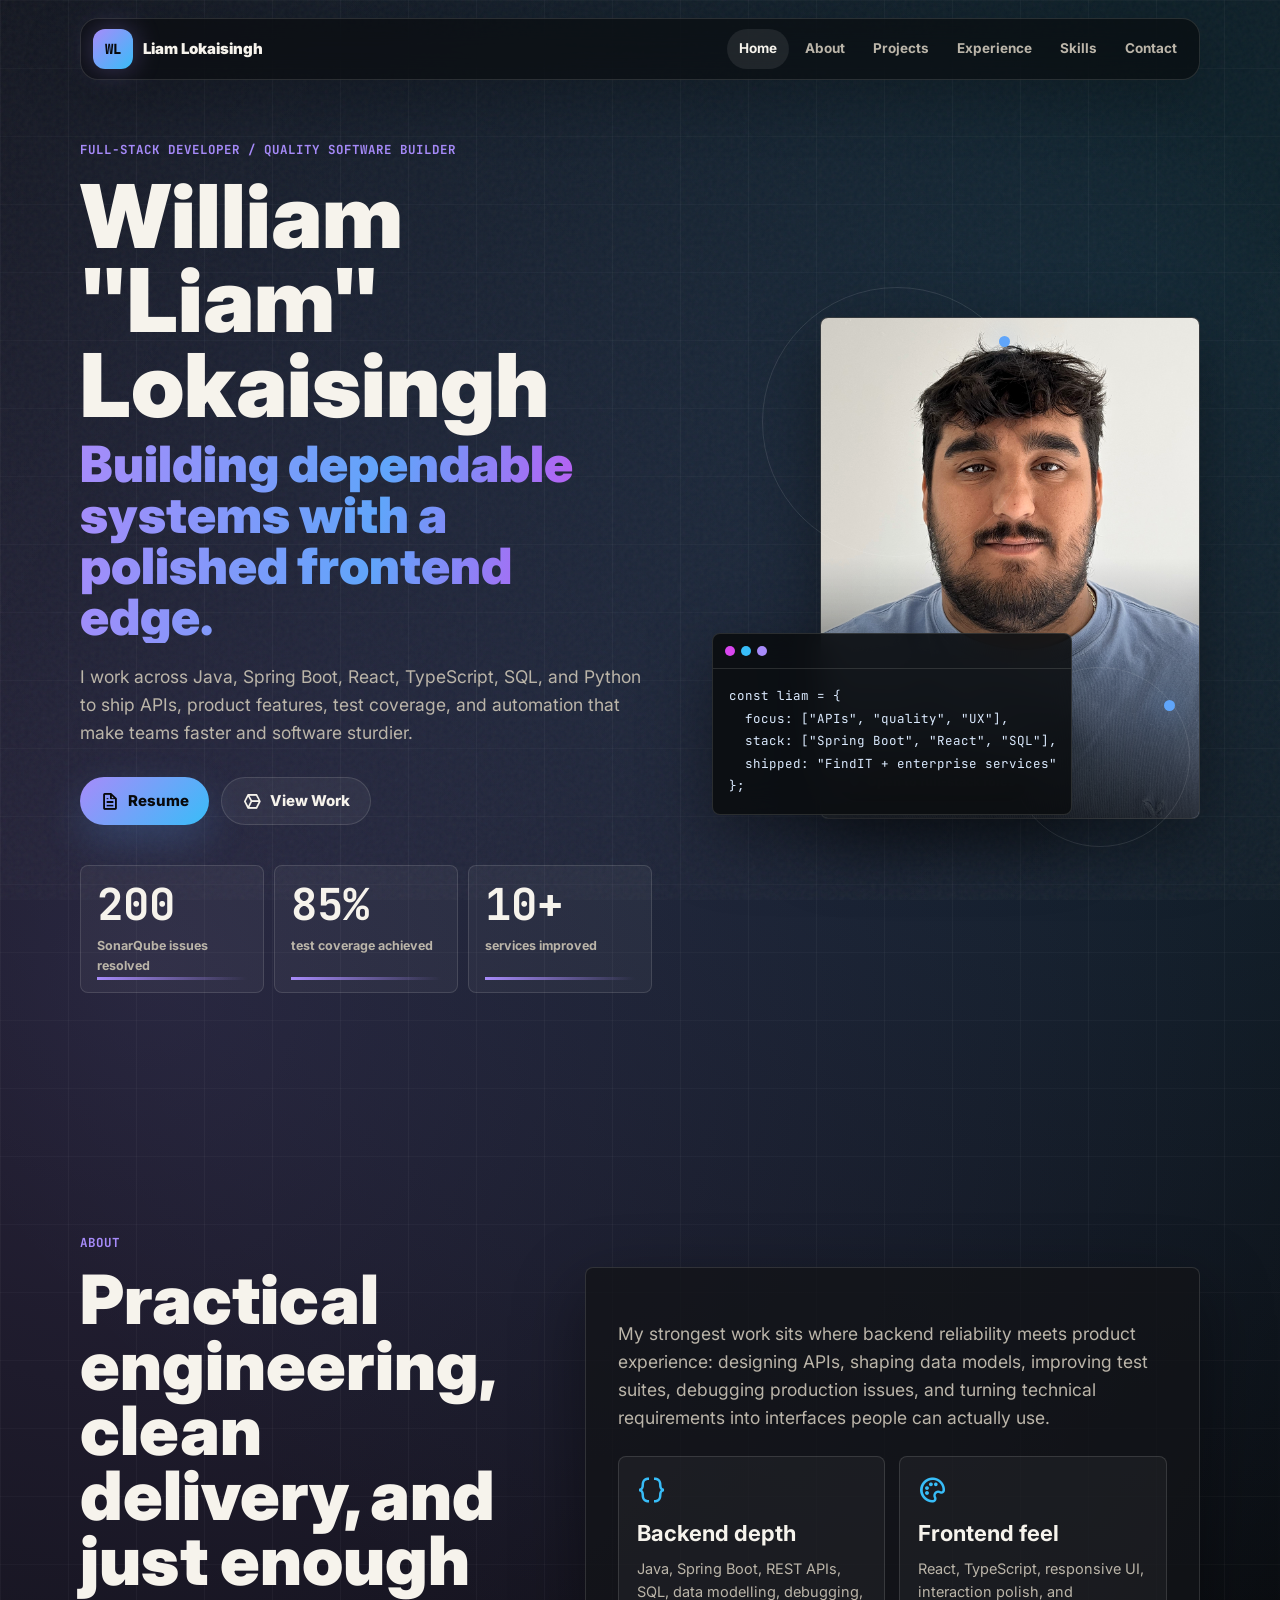
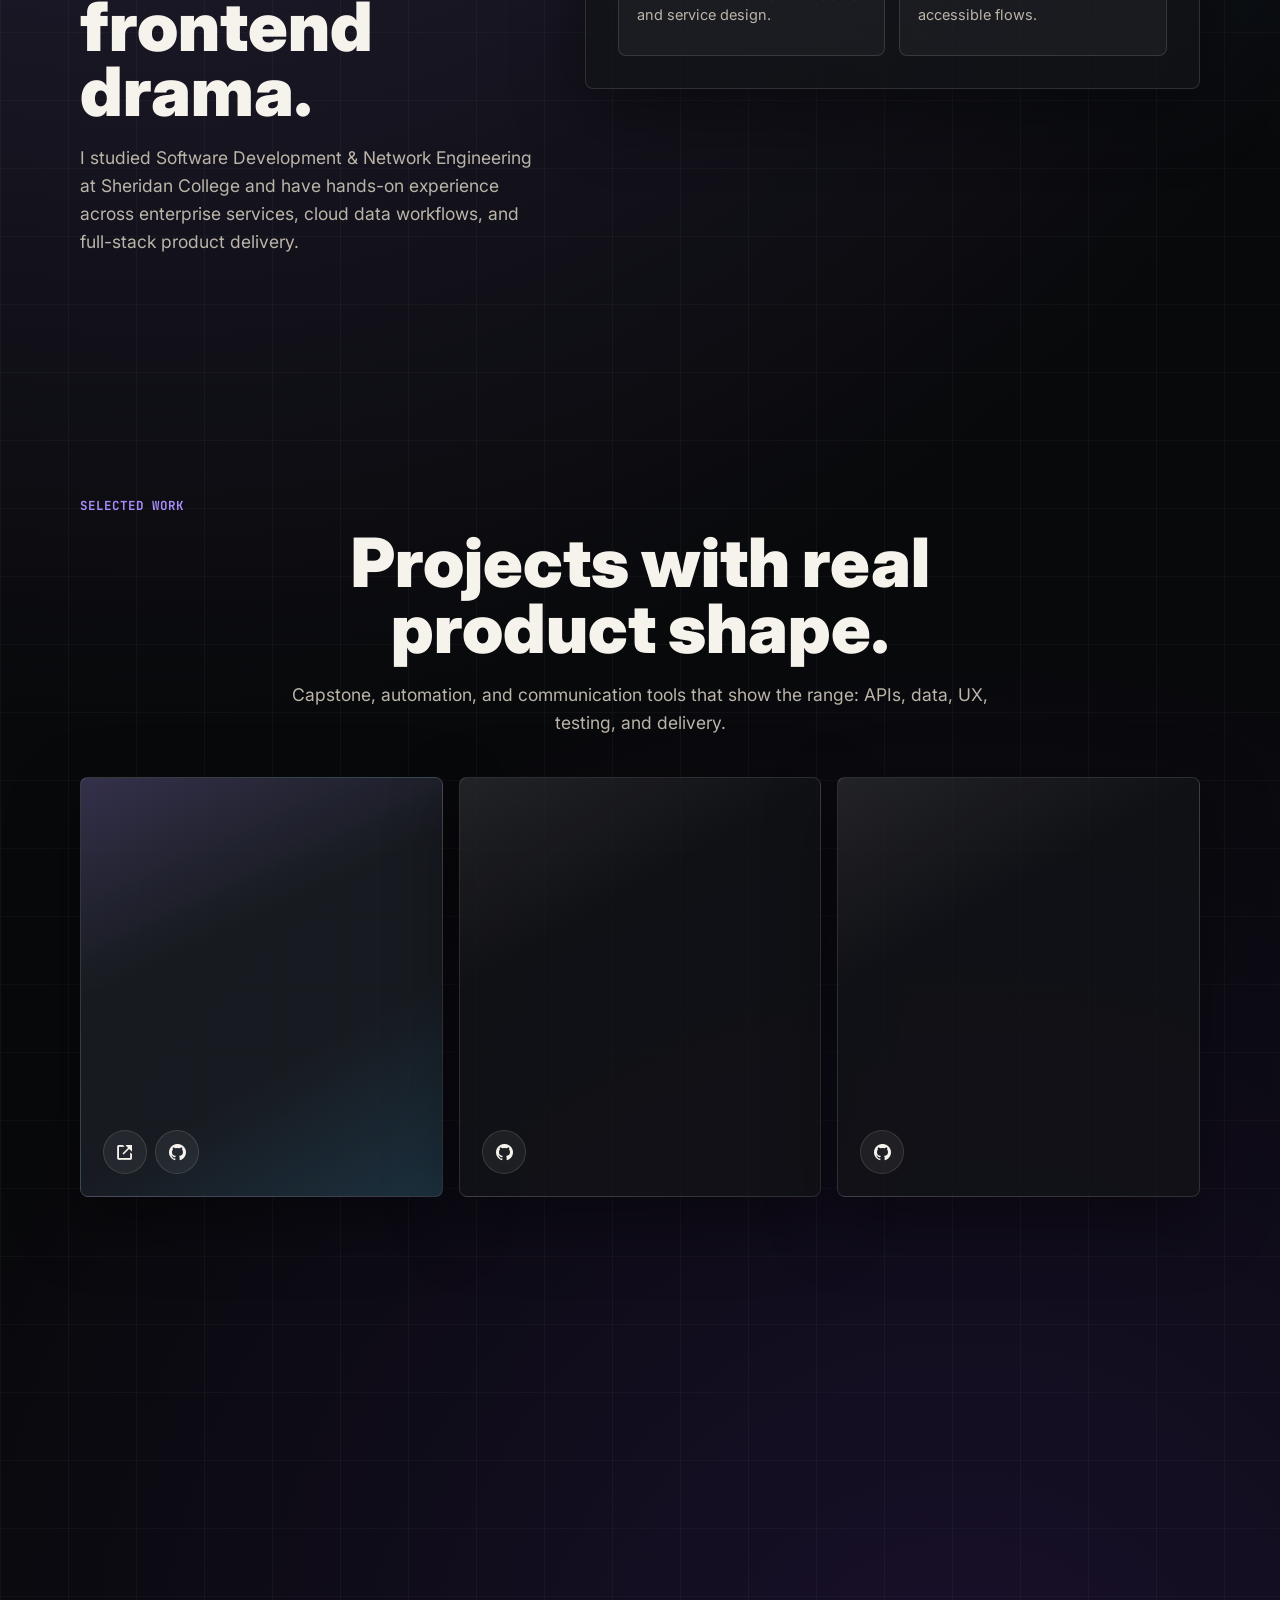
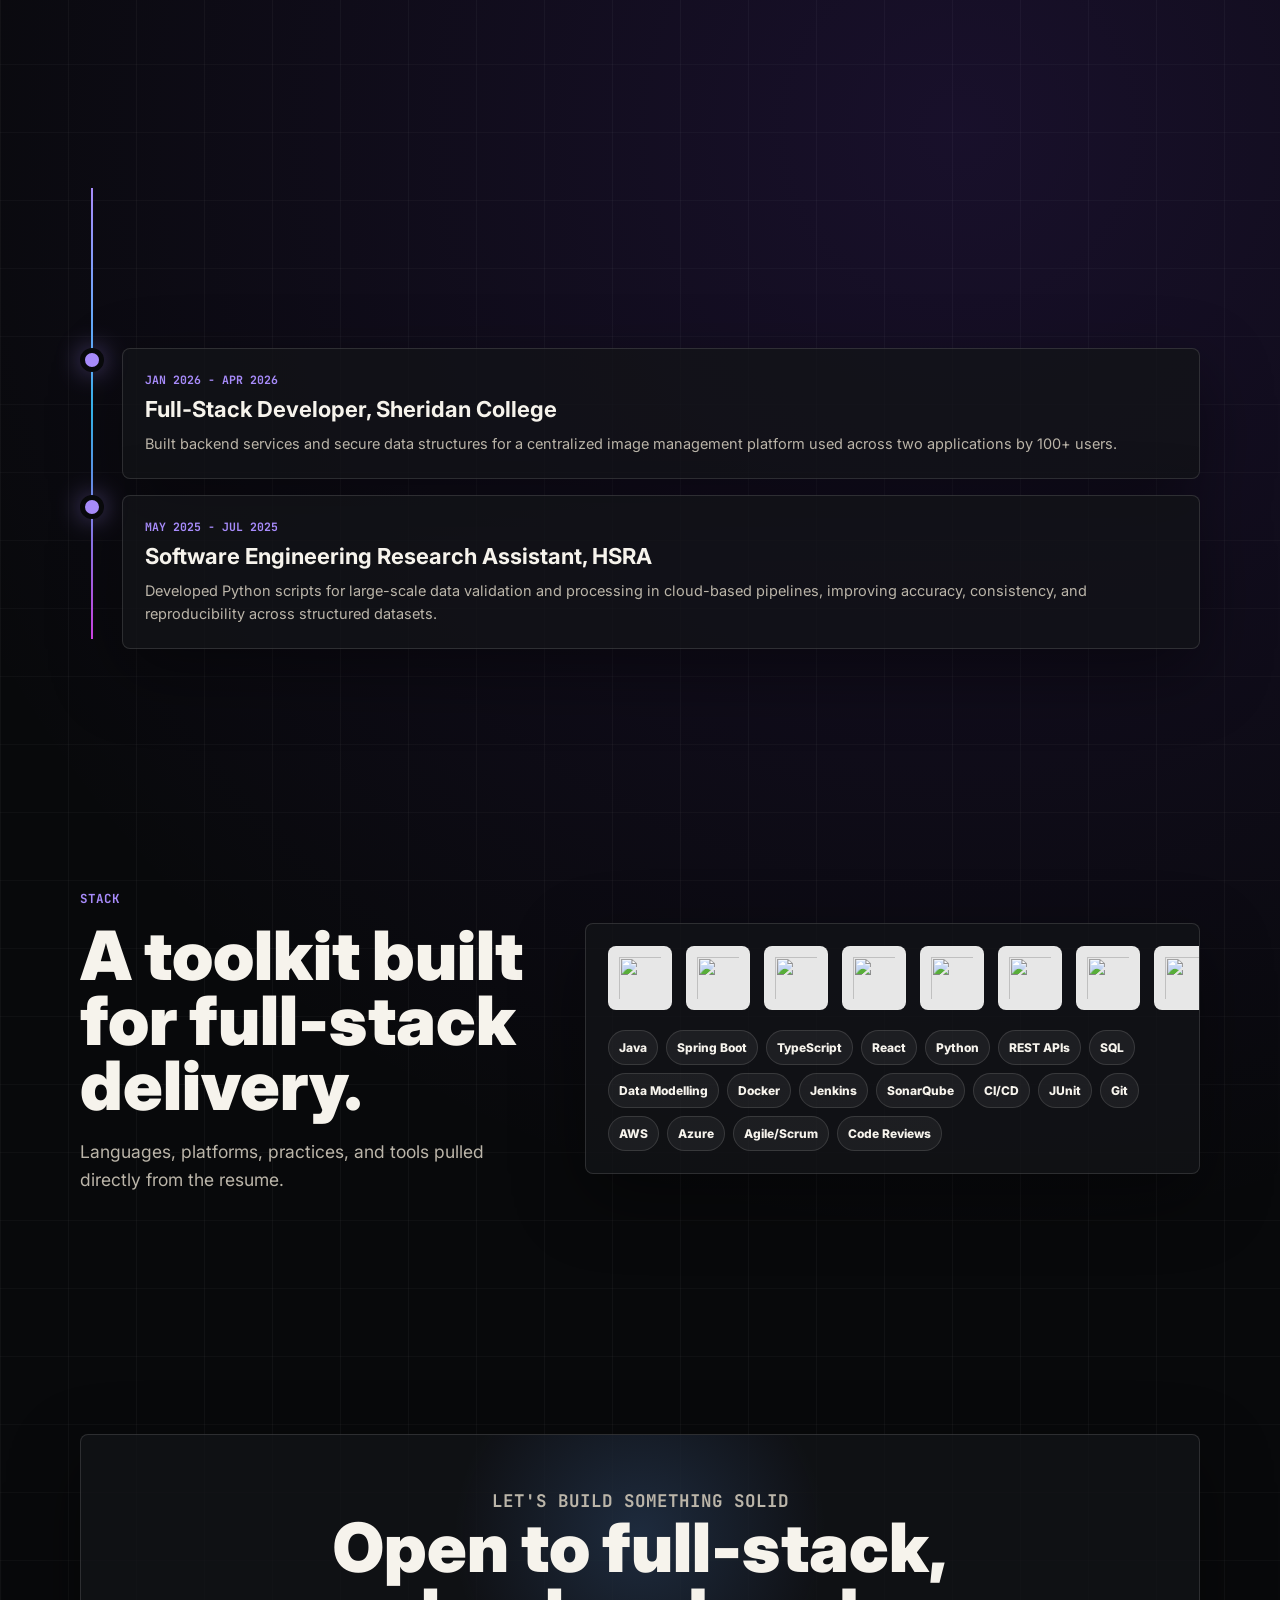
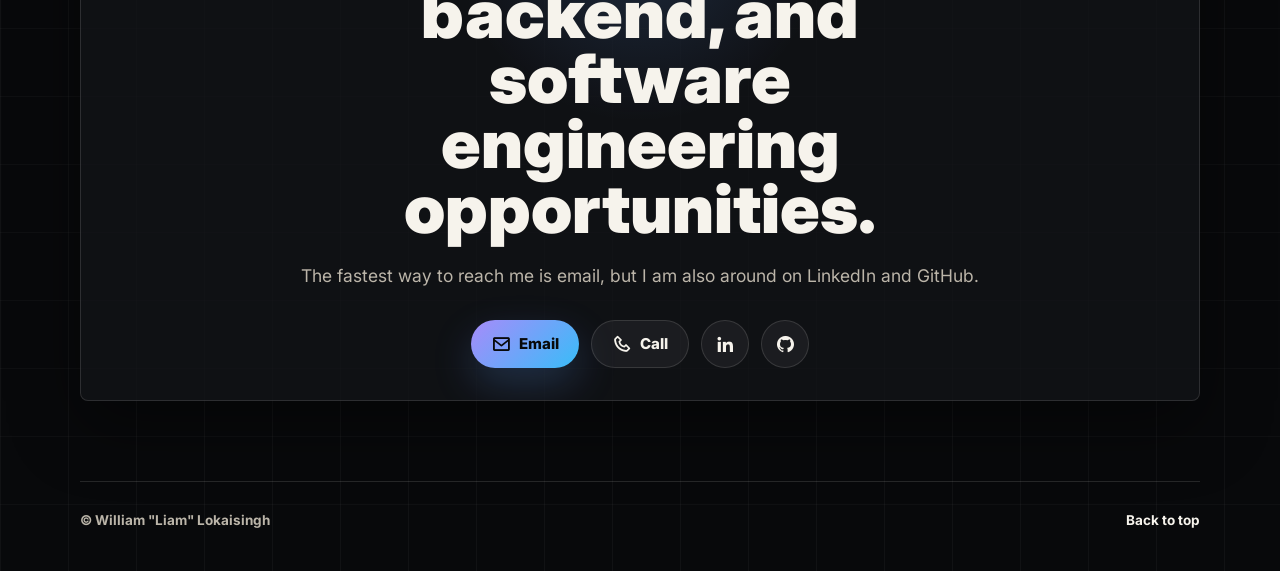
==== commit 5a3e8339: "separated hero from name declaration and styled it" ====
--- a/index.html
+++ b/index.html
@@ -39,8 +39,9 @@
     <main>
         <section class="hero section-shell" id="home">
             <div class="hero-copy reveal">
-                <p class="eyebrow">Full-stack developer / software quality builder</p>
-                <h1>William "Liam" Lokaisingh builds dependable systems with a polished frontend edge.</h1>
+                <p class="eyebrow">Full-stack developer / quality software builder</p>
+                <h1>William "Liam" Lokaisingh</h1>
+                <h2>Building dependable systems with a polished frontend edge.</h2>
                 <p class="hero-text">
                     I work across Java, Spring Boot, React, TypeScript, SQL, and Python to ship APIs,
                     product features, test coverage, and automation that make teams faster and software sturdier.
--- a/css/styles.css
+++ b/css/styles.css
@@ -5,11 +5,11 @@
     --text: #f6f3ec;
     --muted: #bbb5a9;
     --line: rgba(246, 243, 236, 0.13);
-    --amber: #ffbe55;
-    --mint: #5df2b6;
-    --cyan: #65d9ff;
-    --rose: #ff6b8f;
-    --violet: #a989ff;
+    --amber: #38bdf8;
+    --mint: #a78bfa;
+    --cyan: #60a5fa;
+    --rose: #d946ef;
+    --violet: #7c3aed;
     --shadow: 0 24px 70px rgba(0, 0, 0, 0.42);
 }
 
@@ -33,9 +33,9 @@
     background:
         linear-gradient(90deg, rgba(255, 255, 255, 0.035) 1px, transparent 1px) 0 0 / 68px 68px,
         linear-gradient(rgba(255, 255, 255, 0.026) 1px, transparent 1px) 0 0 / 68px 68px,
-        radial-gradient(circle at 12% 18%, rgba(93, 242, 182, 0.16), transparent 30%),
-        radial-gradient(circle at 88% 6%, rgba(255, 190, 85, 0.13), transparent 28%),
-        radial-gradient(circle at 75% 62%, rgba(101, 217, 255, 0.11), transparent 32%),
+        radial-gradient(circle at 12% 18%, rgba(167, 139, 250, 0.2), transparent 30%),
+        radial-gradient(circle at 88% 6%, rgba(56, 189, 248, 0.16), transparent 28%),
+        radial-gradient(circle at 75% 62%, rgba(124, 58, 237, 0.14), transparent 32%),
         var(--bg);
     color: var(--text);
     font-family: Inter, system-ui, -apple-system, BlinkMacSystemFont, "Segoe UI", sans-serif;
@@ -78,7 +78,7 @@
     width: 34rem;
     height: 34rem;
     border-radius: 50%;
-    background: radial-gradient(circle, rgba(93, 242, 182, 0.16), rgba(255, 107, 143, 0.08) 42%, transparent 70%);
+    background: radial-gradient(circle, rgba(167, 139, 250, 0.18), rgba(56, 189, 248, 0.1) 42%, transparent 70%);
     transform: translate3d(-50%, -50%, 0);
     pointer-events: none;
     z-index: -1;
@@ -93,7 +93,7 @@
     height: 3px;
     background: linear-gradient(90deg, var(--mint), var(--amber), var(--rose));
     z-index: 200;
-    box-shadow: 0 0 24px rgba(93, 242, 182, 0.45);
+    box-shadow: 0 0 24px rgba(167, 139, 250, 0.45);
 }
 
 .site-noise {
@@ -141,7 +141,7 @@
     color: #08090b;
     font-family: "JetBrains Mono", monospace;
     font-size: 1.4rem;
-    box-shadow: 0 0 28px rgba(93, 242, 182, 0.26);
+    box-shadow: 0 0 28px rgba(167, 139, 250, 0.32);
 }
 
 .logo-text {
@@ -223,7 +223,20 @@
     margin-top: 1.4rem;
 }
 
+.hero h2 {
+    max-width: 16ch;
+    margin-top: 1.2rem;
+    background: linear-gradient(100deg, var(--mint), var(--cyan) 54%, var(--rose));
+    background-clip: text;
+    color: transparent;
+    font-size: clamp(2.8rem, 4.2vw, 5rem);
+    font-weight: 900;
+    line-height: 1.02;
+    letter-spacing: 0;
+}
+
 .hero h1::selection,
+.hero h2::selection,
 .section-heading h2::selection {
     background: var(--amber);
     color: #08090b;
@@ -274,7 +287,7 @@
 .btn-primary {
     background: linear-gradient(135deg, var(--mint), var(--amber));
     color: #08090b;
-    box-shadow: 0 16px 40px rgba(93, 242, 182, 0.18);
+    box-shadow: 0 16px 40px rgba(96, 165, 250, 0.22);
 }
 
 .btn-secondary,
@@ -443,7 +456,7 @@
 }
 
 .terminal-card code {
-    color: #d8fff0;
+    color: #dbeafe;
     font-family: "JetBrains Mono", monospace;
     font-size: 1.25rem;
     line-height: 1.8;
@@ -587,14 +600,14 @@
     position: absolute;
     inset: 0;
     border-radius: inherit;
-    background: linear-gradient(135deg, rgba(93, 242, 182, 0.16), transparent 36%, rgba(255, 107, 143, 0.1));
+    background: linear-gradient(135deg, rgba(167, 139, 250, 0.2), transparent 36%, rgba(56, 189, 248, 0.14));
     opacity: 0;
     transition: opacity 0.25s ease;
     pointer-events: none;
 }
 
 .project-card:hover {
-    border-color: rgba(93, 242, 182, 0.48);
+    border-color: rgba(96, 165, 250, 0.55);
 }
 
 .project-card:hover::after {
@@ -604,8 +617,8 @@
 .project-card.featured {
     grid-column: span 1;
     background:
-        linear-gradient(155deg, rgba(93, 242, 182, 0.16), transparent 38%),
-        linear-gradient(330deg, rgba(255, 190, 85, 0.12), transparent 36%),
+        linear-gradient(155deg, rgba(167, 139, 250, 0.2), transparent 38%),
+        linear-gradient(330deg, rgba(56, 189, 248, 0.14), transparent 36%),
         var(--surface-strong);
 }
 
@@ -705,7 +718,7 @@
     border: 0.5rem solid var(--bg);
     border-radius: 50%;
     background: var(--mint);
-    box-shadow: 0 0 24px rgba(93, 242, 182, 0.45);
+    box-shadow: 0 0 24px rgba(167, 139, 250, 0.45);
 }
 
 .timeline-content,
@@ -771,7 +784,7 @@
     width: 40rem;
     height: 40rem;
     border-radius: 50%;
-    background: radial-gradient(circle, rgba(255, 190, 85, 0.16), transparent 66%);
+    background: radial-gradient(circle, rgba(96, 165, 250, 0.18), transparent 66%);
     transform: translateX(-50%);
 }
 
@@ -916,6 +929,11 @@
         font-size: 4.4rem;
     }
 
+    .hero h2 {
+        max-width: 12ch;
+        font-size: 3.1rem;
+    }
+
     .hero-stats,
     .about-grid {
         grid-template-columns: 1fr;
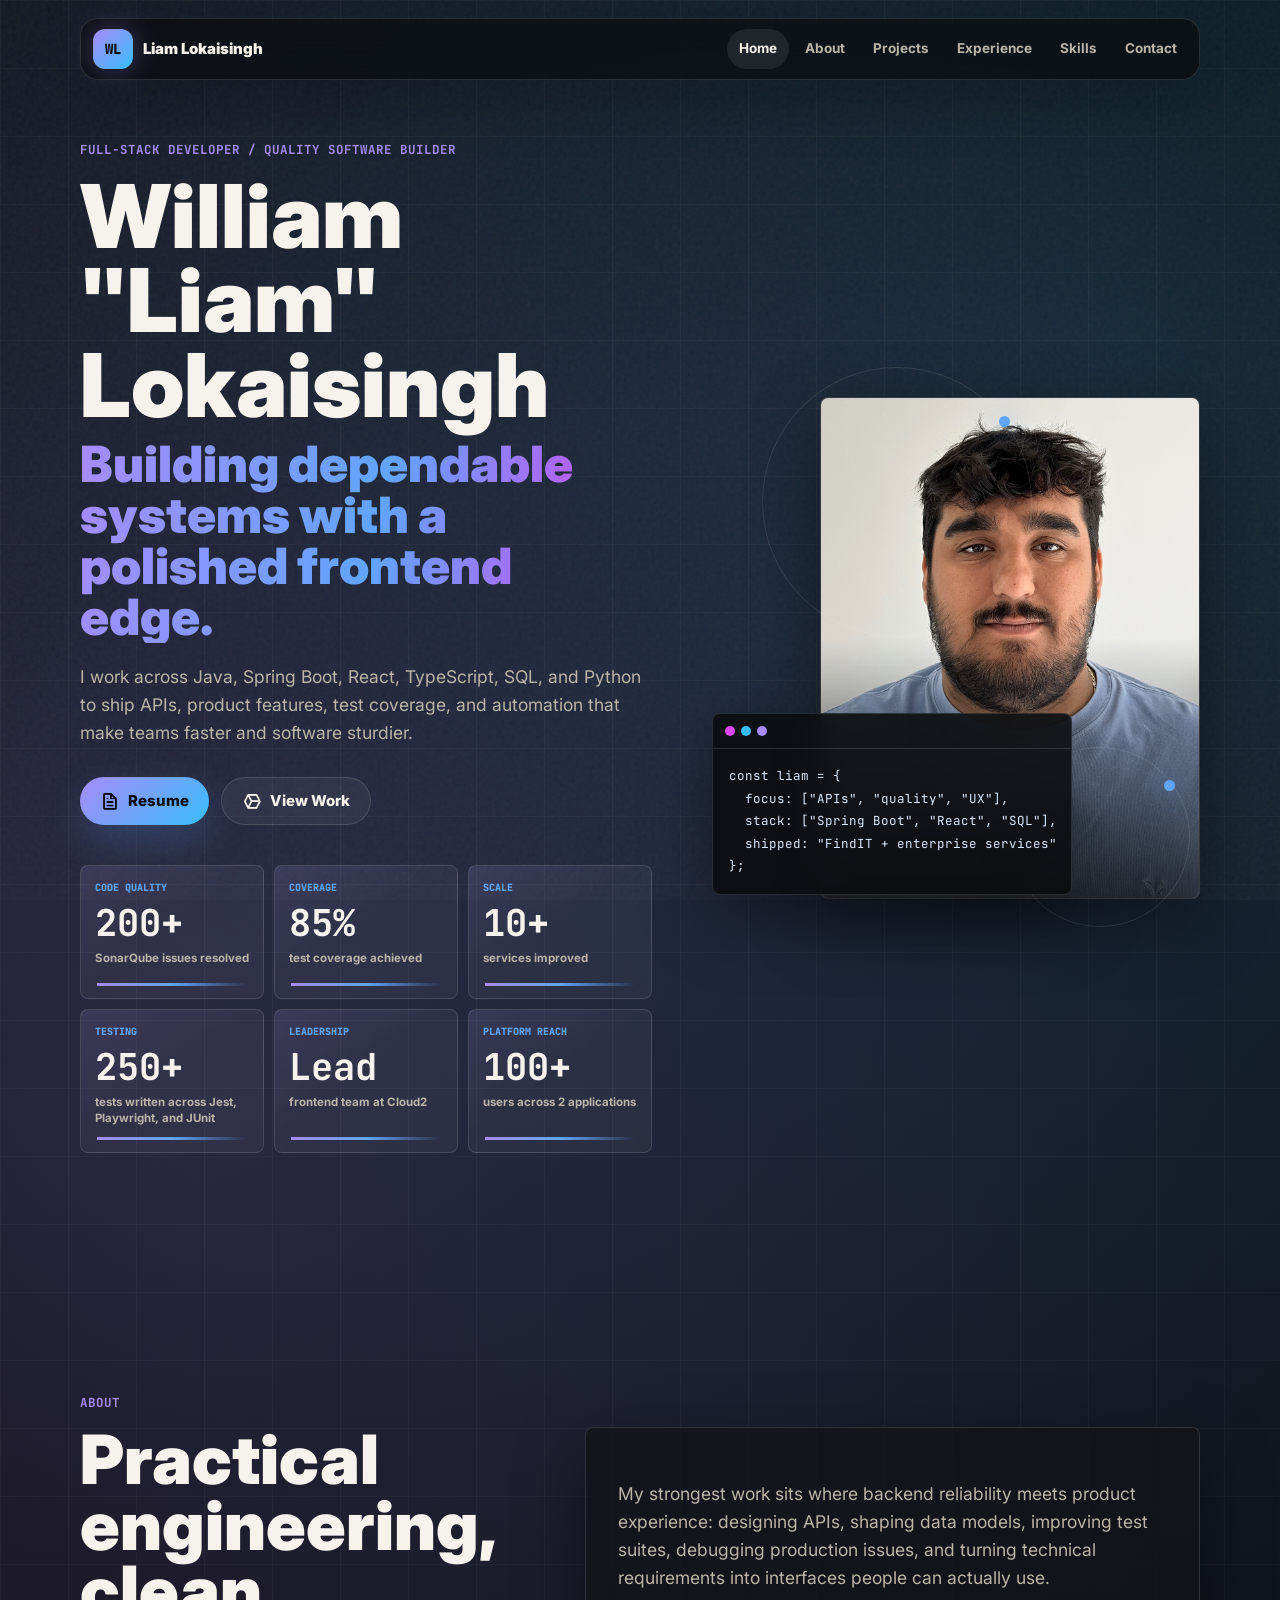
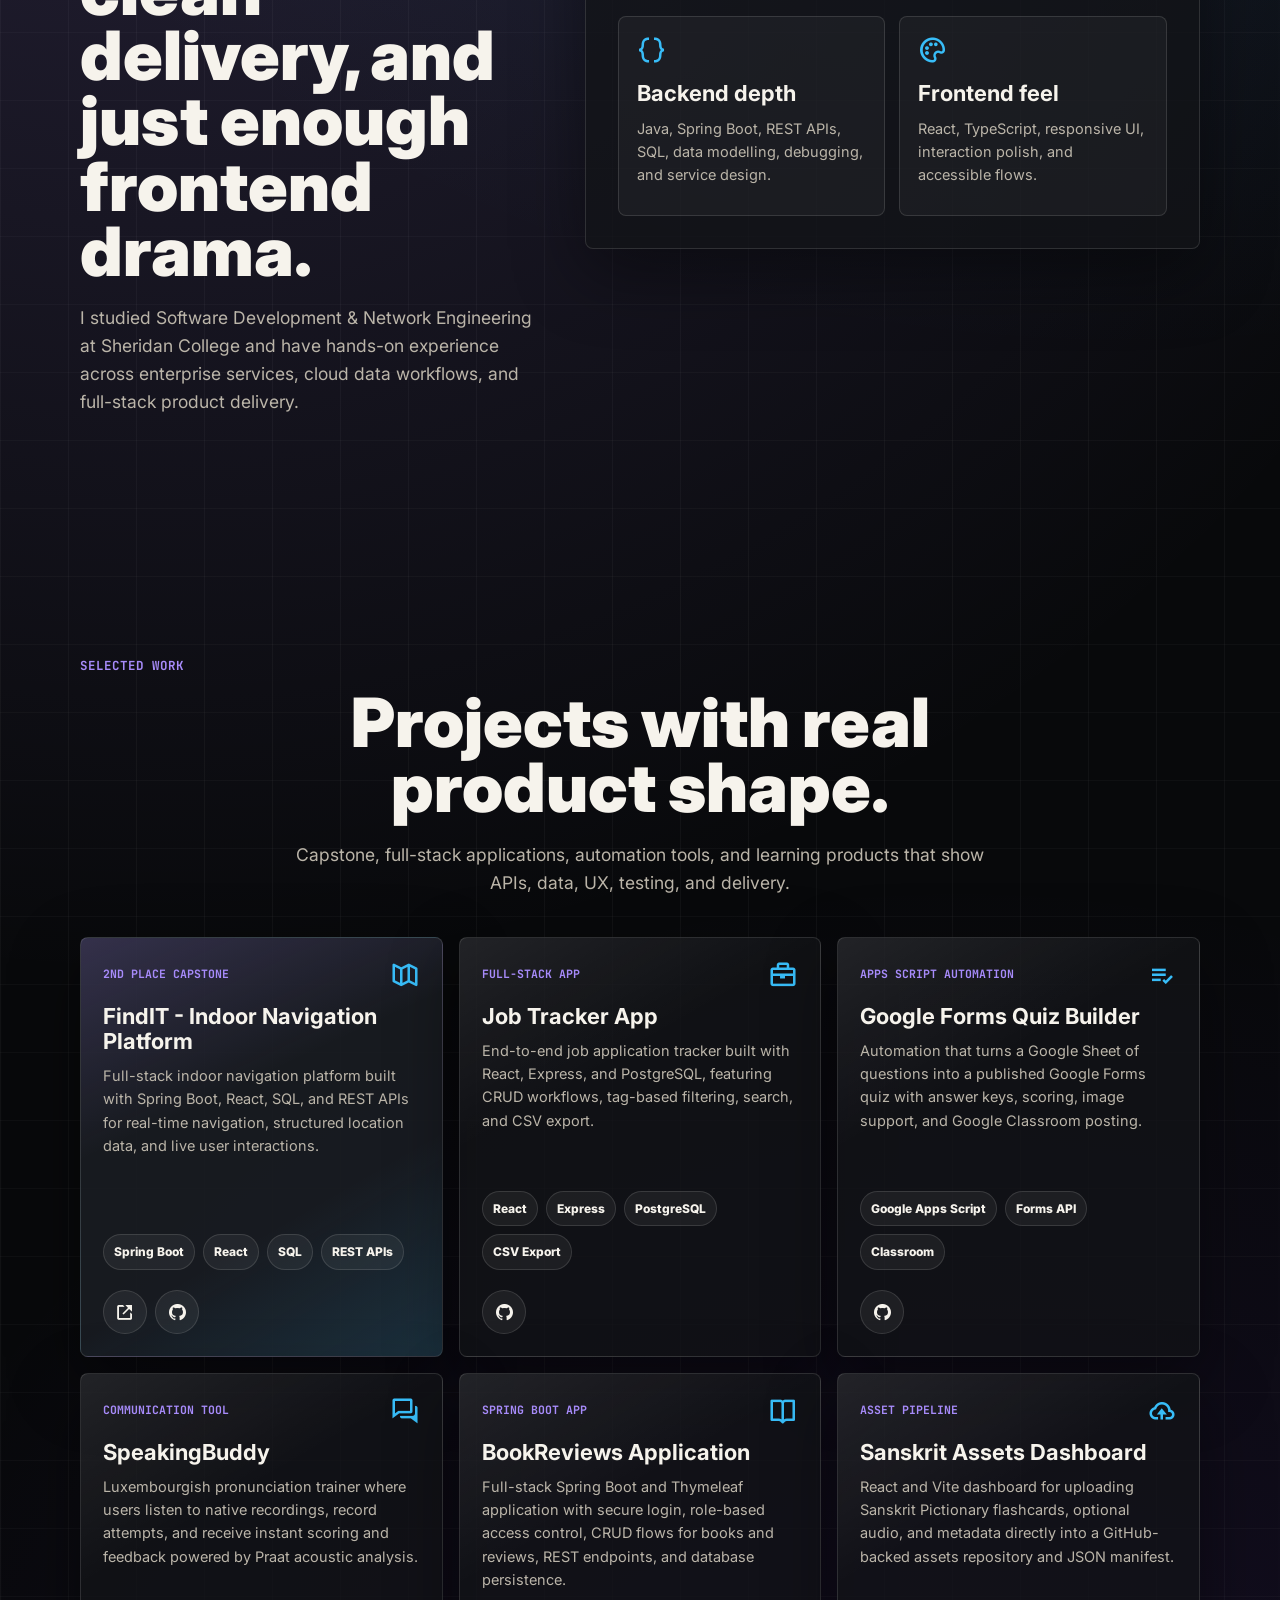
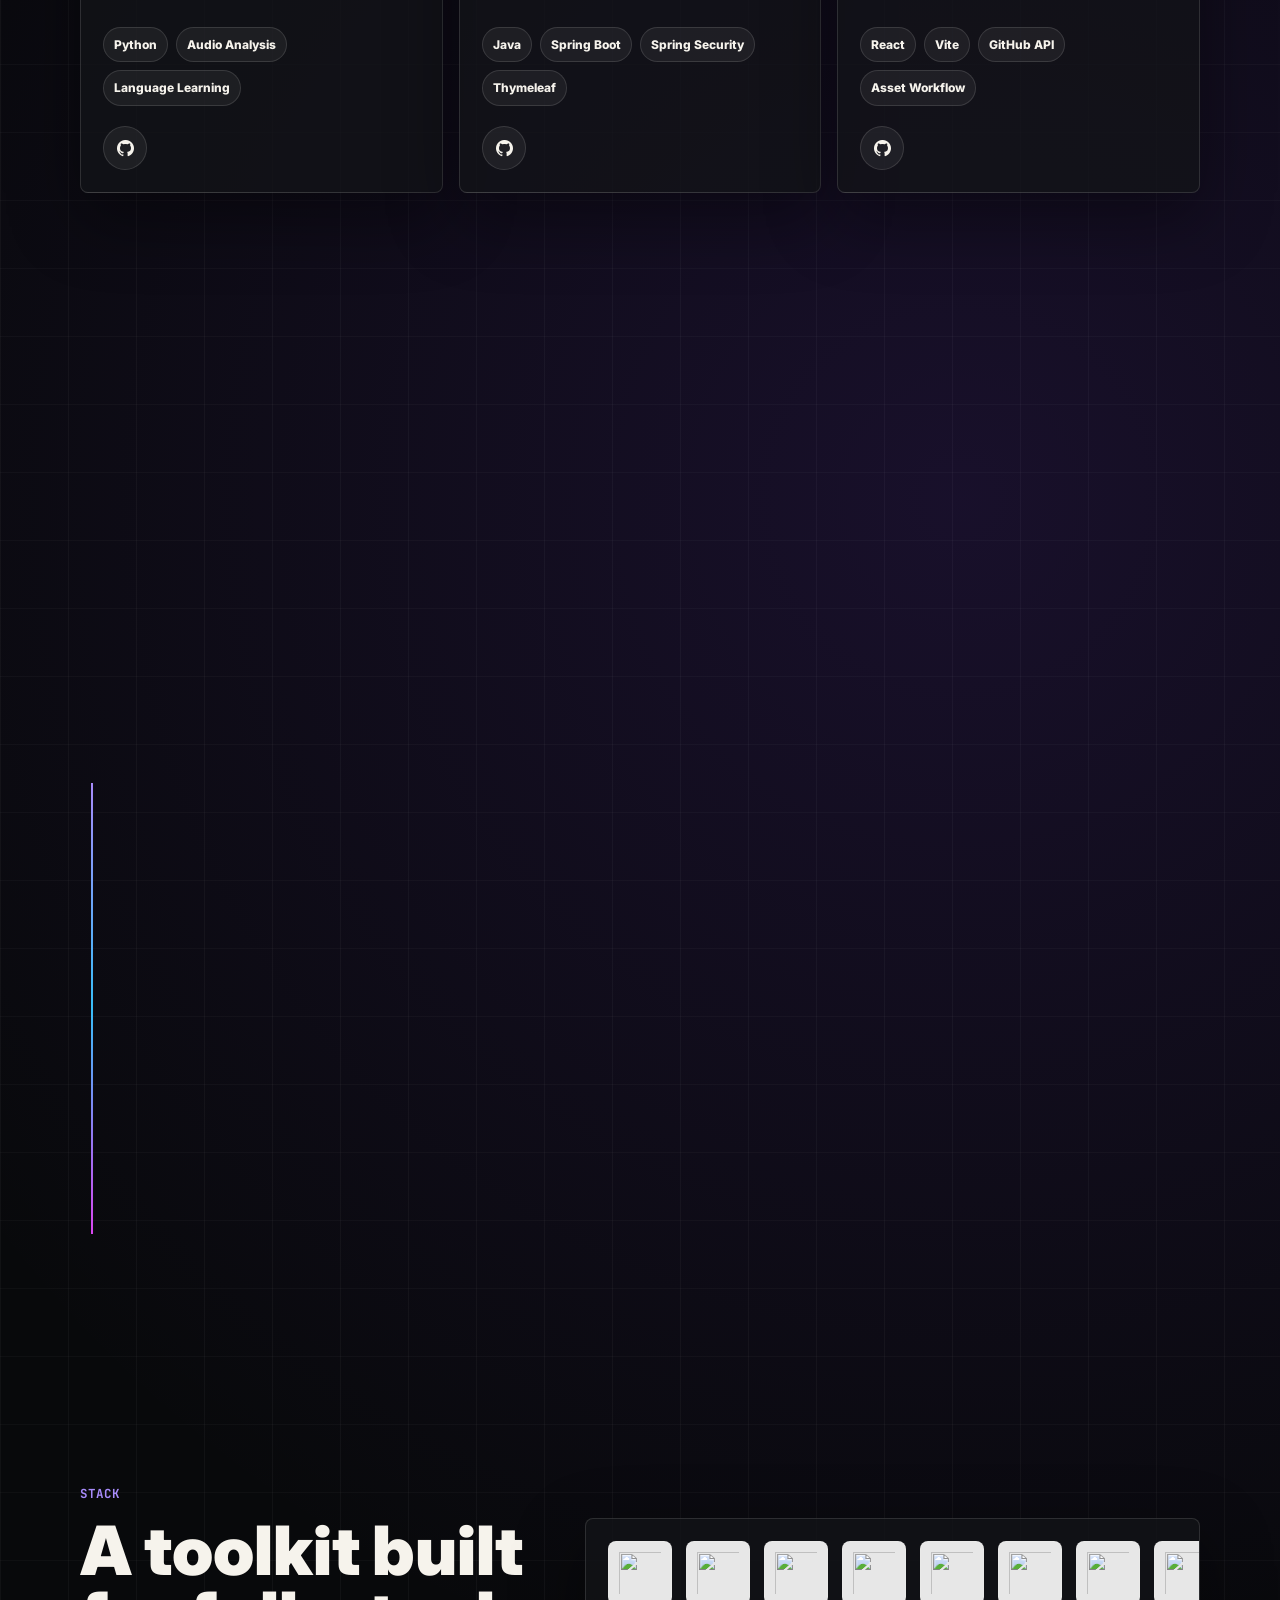
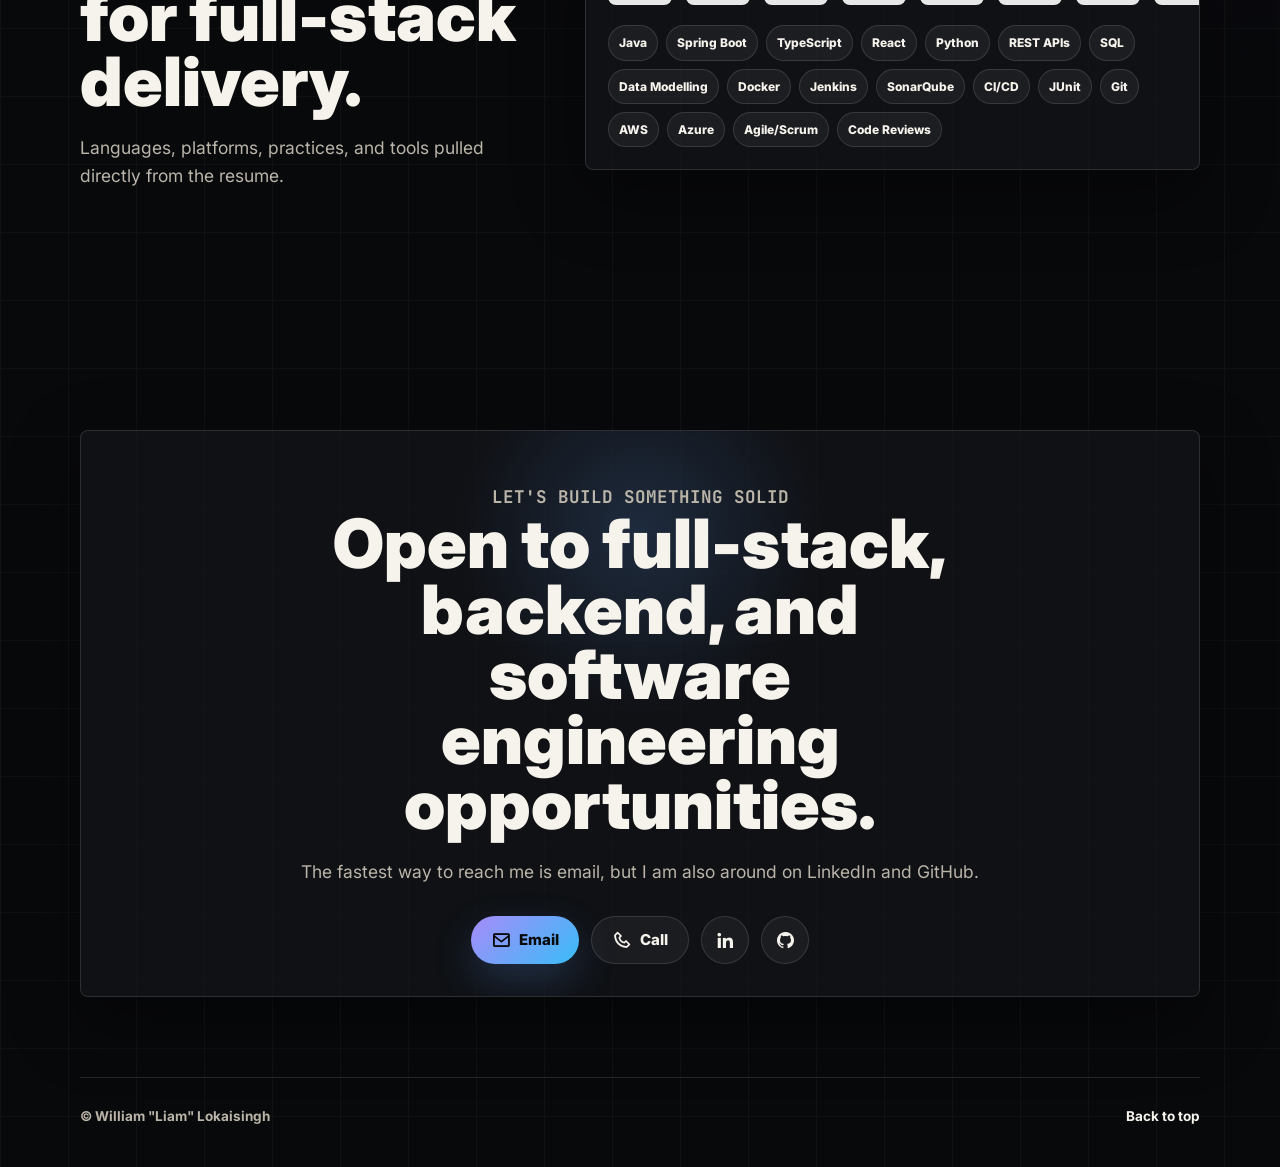
==== commit c911342c: "updated hero facts, and project facts" ====
--- a/index.html
+++ b/index.html
@@ -58,18 +58,36 @@
                     </a>
                 </div>
 
-                <div class="hero-stats" aria-label="Career highlights">
-                    <div>
-                        <strong data-count="200">0</strong>
-                        <span>SonarQube issues resolved</span>
-                    </div>
-                    <div>
-                        <strong data-count="85">0</strong>
-                        <span>test coverage achieved</span>
-                    </div>
-                    <div>
-                        <strong data-count="10">0</strong>
-                        <span>services improved</span>
+                <div class="hero-stats" aria-label="Career impact highlights">
+                    <div class="impact-card">
+                        <span class="impact-kicker">Code quality</span>
+                        <strong data-count="200" data-suffix="+">0</strong>
+                        <span class="impact-label">SonarQube issues resolved</span>
+                    </div>
+                    <div class="impact-card">
+                        <span class="impact-kicker">Coverage</span>
+                        <strong data-count="85" data-suffix="%">0</strong>
+                        <span class="impact-label">test coverage achieved</span>
+                    </div>
+                    <div class="impact-card">
+                        <span class="impact-kicker">Scale</span>
+                        <strong data-count="10" data-suffix="+">0</strong>
+                        <span class="impact-label">services improved</span>
+                    </div>
+                    <div class="impact-card">
+                        <span class="impact-kicker">Testing</span>
+                        <strong data-count="250" data-suffix="+">0</strong>
+                        <span class="impact-label">tests written across Jest, Playwright, and JUnit</span>
+                    </div>
+                    <div class="impact-card">
+                        <span class="impact-kicker">Leadership</span>
+                        <strong>Lead</strong>
+                        <span class="impact-label">frontend team at Cloud2</span>
+                    </div>
+                    <div class="impact-card">
+                        <span class="impact-kicker">Platform reach</span>
+                        <strong data-count="100" data-suffix="+">0</strong>
+                        <span class="impact-label">users across 2 applications</span>
                     </div>
                 </div>
             </div>
@@ -136,7 +154,7 @@
             <div class="section-kicker reveal">Selected Work</div>
             <div class="section-heading centered reveal">
                 <h2>Projects with real product shape.</h2>
-                <p>Capstone, automation, and communication tools that show the range: APIs, data, UX, testing, and delivery.</p>
+                <p>Capstone, full-stack applications, automation tools, and learning products that show APIs, data, UX, testing, and delivery.</p>
             </div>
 
             <div class="projects-grid">
@@ -161,16 +179,34 @@
 
                 <article class="project-card reveal" data-tilt>
                     <div class="project-topline">
-                        <span>Workflow Builder</span>
+                        <span>Full-Stack App</span>
+                        <i class="bx bx-briefcase"></i>
+                    </div>
+                    <h3>Job Tracker App</h3>
+                    <p>
+                        End-to-end job application tracker built with React, Express, and PostgreSQL, featuring CRUD
+                        workflows, tag-based filtering, search, and CSV export.
+                    </p>
+                    <div class="project-stack">
+                        <span>React</span><span>Express</span><span>PostgreSQL</span><span>CSV Export</span>
+                    </div>
+                    <div class="project-links">
+                        <a href="https://github.com/LLOKAI/job-tracker-app" target="_blank" rel="noopener noreferrer" aria-label="Open Job Tracker App GitHub"><i class="bx bxl-github"></i></a>
+                    </div>
+                </article>
+
+                <article class="project-card reveal" data-tilt>
+                    <div class="project-topline">
+                        <span>Apps Script Automation</span>
                         <i class="bx bx-list-check"></i>
                     </div>
                     <h3>Google Forms Quiz Builder</h3>
                     <p>
-                        Quiz creation and management tool focused on structured assessment workflows, question organization,
-                        and cleaner form-based authoring.
-                    </p>
-                    <div class="project-stack">
-                        <span>Automation</span><span>Forms</span><span>UX Flow</span>
+                        Automation that turns a Google Sheet of questions into a published Google Forms quiz with
+                        answer keys, scoring, image support, and Google Classroom posting.
+                    </p>
+                    <div class="project-stack">
+                        <span>Google Apps Script</span><span>Forms API</span><span>Classroom</span>
                     </div>
                     <div class="project-links">
                         <a href="https://github.com/LLOKAI/google-forms-quiz-builder" target="_blank" rel="noopener noreferrer" aria-label="Open Google Forms Quiz Builder GitHub"><i class="bx bxl-github"></i></a>
@@ -184,14 +220,50 @@
                     </div>
                     <h3>SpeakingBuddy</h3>
                     <p>
-                        Guided speaking-practice application concept with a friendly interaction model, structured prompts,
-                        and an interface designed for repeated practice.
-                    </p>
-                    <div class="project-stack">
-                        <span>Product Design</span><span>Frontend</span><span>Practice Flow</span>
+                        Luxembourgish pronunciation trainer where users listen to native recordings, record attempts,
+                        and receive instant scoring and feedback powered by Praat acoustic analysis.
+                    </p>
+                    <div class="project-stack">
+                        <span>Python</span><span>Audio Analysis</span><span>Language Learning</span>
                     </div>
                     <div class="project-links">
                         <a href="https://github.com/LLOKAI/speakingbuddy" target="_blank" rel="noopener noreferrer" aria-label="Open SpeakingBuddy GitHub"><i class="bx bxl-github"></i></a>
+                    </div>
+                </article>
+
+                <article class="project-card reveal" data-tilt>
+                    <div class="project-topline">
+                        <span>Spring Boot App</span>
+                        <i class="bx bx-book-open"></i>
+                    </div>
+                    <h3>BookReviews Application</h3>
+                    <p>
+                        Full-stack Spring Boot and Thymeleaf application with secure login, role-based access control,
+                        CRUD flows for books and reviews, REST endpoints, and database persistence.
+                    </p>
+                    <div class="project-stack">
+                        <span>Java</span><span>Spring Boot</span><span>Spring Security</span><span>Thymeleaf</span>
+                    </div>
+                    <div class="project-links">
+                        <a href="https://github.com/LLOKAI/BookReviewApplication" target="_blank" rel="noopener noreferrer" aria-label="Open BookReviews Application GitHub"><i class="bx bxl-github"></i></a>
+                    </div>
+                </article>
+
+                <article class="project-card reveal" data-tilt>
+                    <div class="project-topline">
+                        <span>Asset Pipeline</span>
+                        <i class="bx bx-cloud-upload"></i>
+                    </div>
+                    <h3>Sanskrit Assets Dashboard</h3>
+                    <p>
+                        React and Vite dashboard for uploading Sanskrit Pictionary flashcards, optional audio, and
+                        metadata directly into a GitHub-backed assets repository and JSON manifest.
+                    </p>
+                    <div class="project-stack">
+                        <span>React</span><span>Vite</span><span>GitHub API</span><span>Asset Workflow</span>
+                    </div>
+                    <div class="project-links">
+                        <a href="https://github.com/LLOKAI/imageHostingSolution" target="_blank" rel="noopener noreferrer" aria-label="Open Sanskrit Assets Dashboard GitHub"><i class="bx bxl-github"></i></a>
                     </div>
                 </article>
             </div>
--- a/css/styles.css
+++ b/css/styles.css
@@ -313,46 +313,82 @@
     margin-top: 4rem;
 }
 
-.hero-stats div {
-    min-height: 12rem;
-    padding: 1.6rem;
+.impact-card {
+    min-height: 13.4rem;
+    padding: 1.4rem;
     border: 1px solid var(--line);
     border-radius: 0.8rem;
-    background: rgba(255, 255, 255, 0.045);
+    background:
+        linear-gradient(145deg, rgba(167, 139, 250, 0.1), transparent 46%),
+        rgba(255, 255, 255, 0.045);
     overflow: hidden;
     position: relative;
-}
-
-.hero-stats div::before {
+    transition: transform 0.22s ease, border-color 0.22s ease, background 0.22s ease;
+}
+
+.impact-card::before {
     content: "";
     position: absolute;
     inset: auto 1.6rem 1.2rem 1.6rem;
     height: 3px;
-    background: linear-gradient(90deg, var(--mint), transparent);
+    background: linear-gradient(90deg, var(--mint), var(--cyan), transparent);
+}
+
+.impact-card::after {
+    content: "";
+    position: absolute;
+    inset: 0;
+    border-radius: inherit;
+    background: radial-gradient(circle at top right, rgba(96, 165, 250, 0.18), transparent 48%);
+    opacity: 0;
+    transition: opacity 0.22s ease;
+    pointer-events: none;
+}
+
+.impact-card:hover {
+    transform: translateY(-4px);
+    border-color: rgba(167, 139, 250, 0.5);
+    background:
+        linear-gradient(145deg, rgba(167, 139, 250, 0.14), transparent 46%),
+        rgba(255, 255, 255, 0.065);
+}
+
+.impact-card:hover::after {
+    opacity: 1;
+}
+
+.impact-kicker {
+    display: block;
+    color: var(--cyan);
+    font-family: "JetBrains Mono", monospace;
+    font-size: 1rem;
+    font-weight: 800;
+    letter-spacing: 0;
+    text-transform: uppercase;
 }
 
 .hero-stats strong {
     display: block;
     color: var(--text);
     font-family: "JetBrains Mono", monospace;
-    font-size: clamp(3rem, 4vw, 4.4rem);
-    line-height: 1;
-}
-
-.hero-stats div:nth-child(2) strong::after {
-    content: "%";
-}
-
-.hero-stats div:nth-child(3) strong::after {
-    content: "+";
-}
-
-.hero-stats span {
+    font-size: clamp(2.2rem, 3vw, 3.7rem);
+    line-height: 1.05;
+    margin-top: 0.8rem;
+    overflow-wrap: anywhere;
+}
+
+.hero-stats strong[data-suffix]::after {
+    content: attr(data-suffix);
+}
+
+.impact-label {
     display: block;
     color: var(--muted);
-    font-size: 1.25rem;
+    font-size: 1.15rem;
     font-weight: 700;
-    margin-top: 1rem;
+    line-height: 1.35;
+    margin-top: 0.8rem;
+    padding-bottom: 1.2rem;
 }
 
 .hero-visual {
@@ -899,6 +935,10 @@
     .project-card {
         min-height: 34rem;
     }
+
+    .hero-stats {
+        grid-template-columns: repeat(2, minmax(0, 1fr));
+    }
 }
 
 @media (max-width: 680px) {
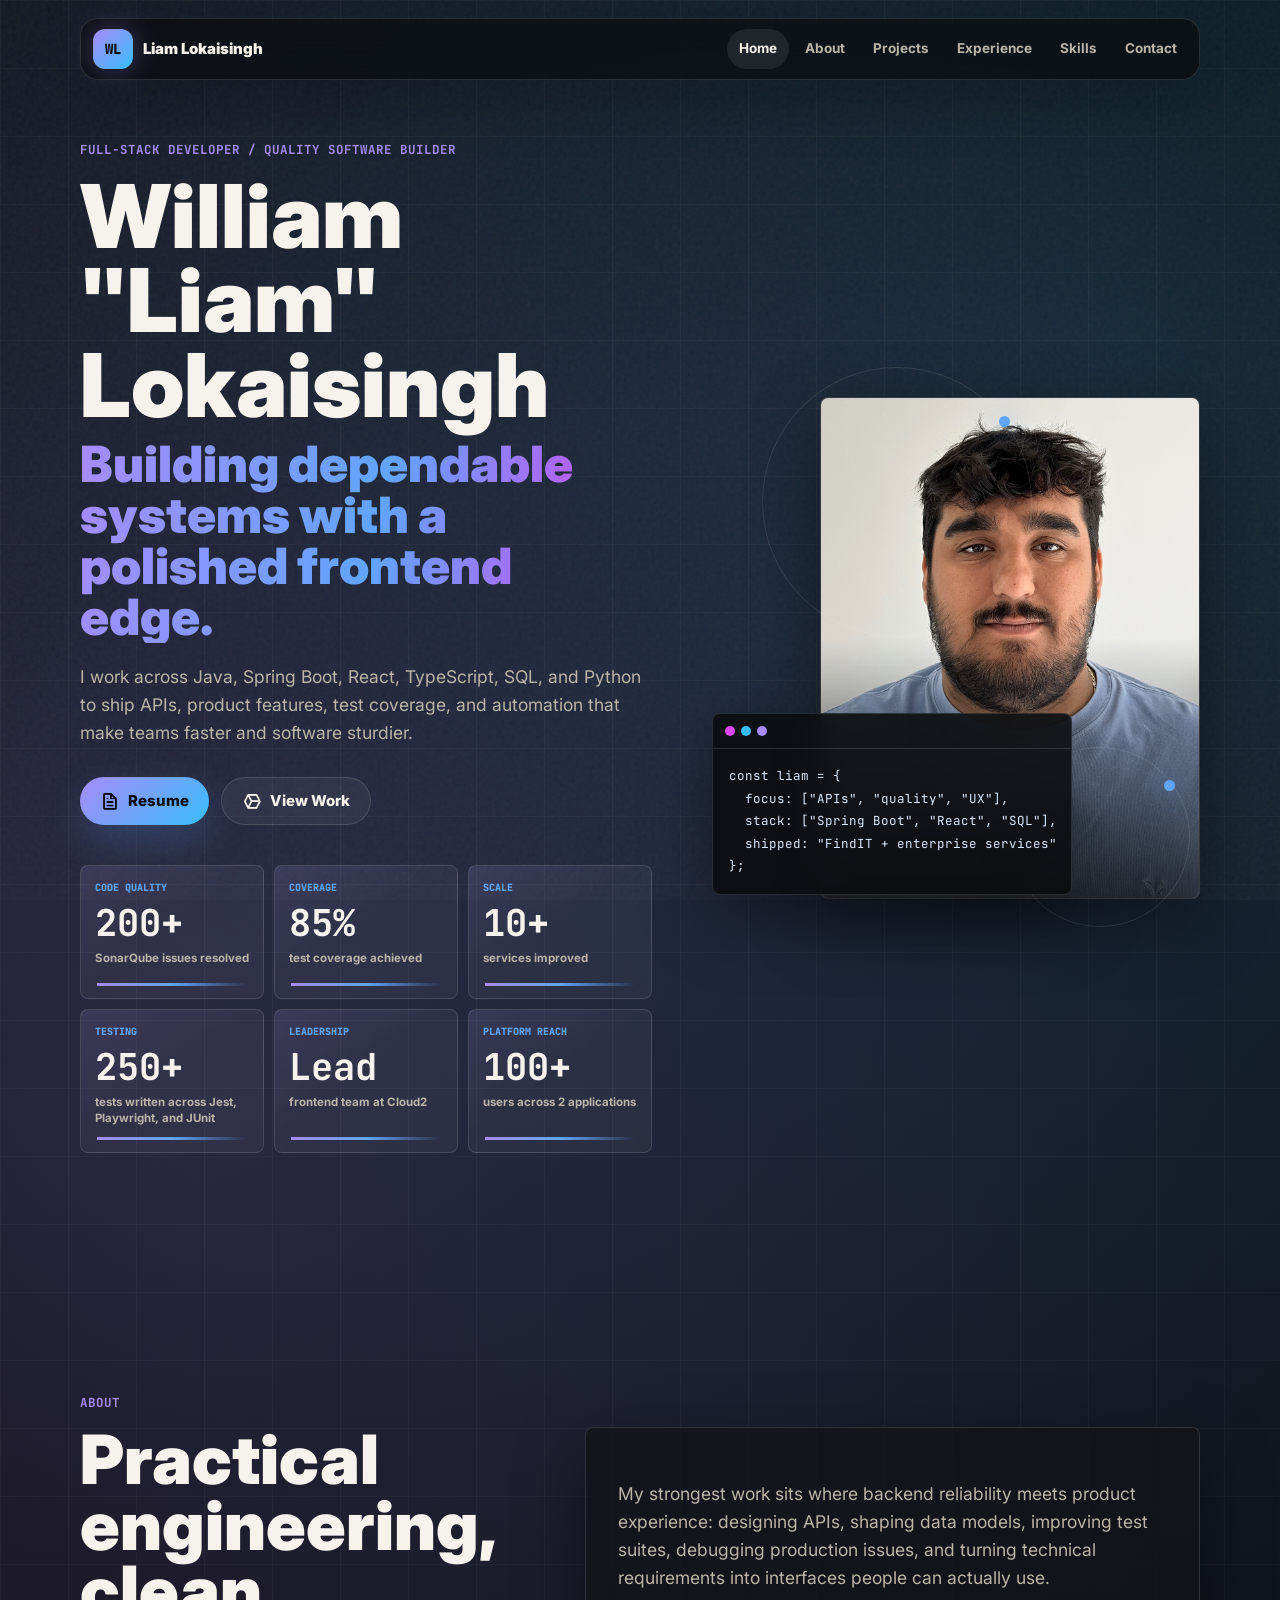
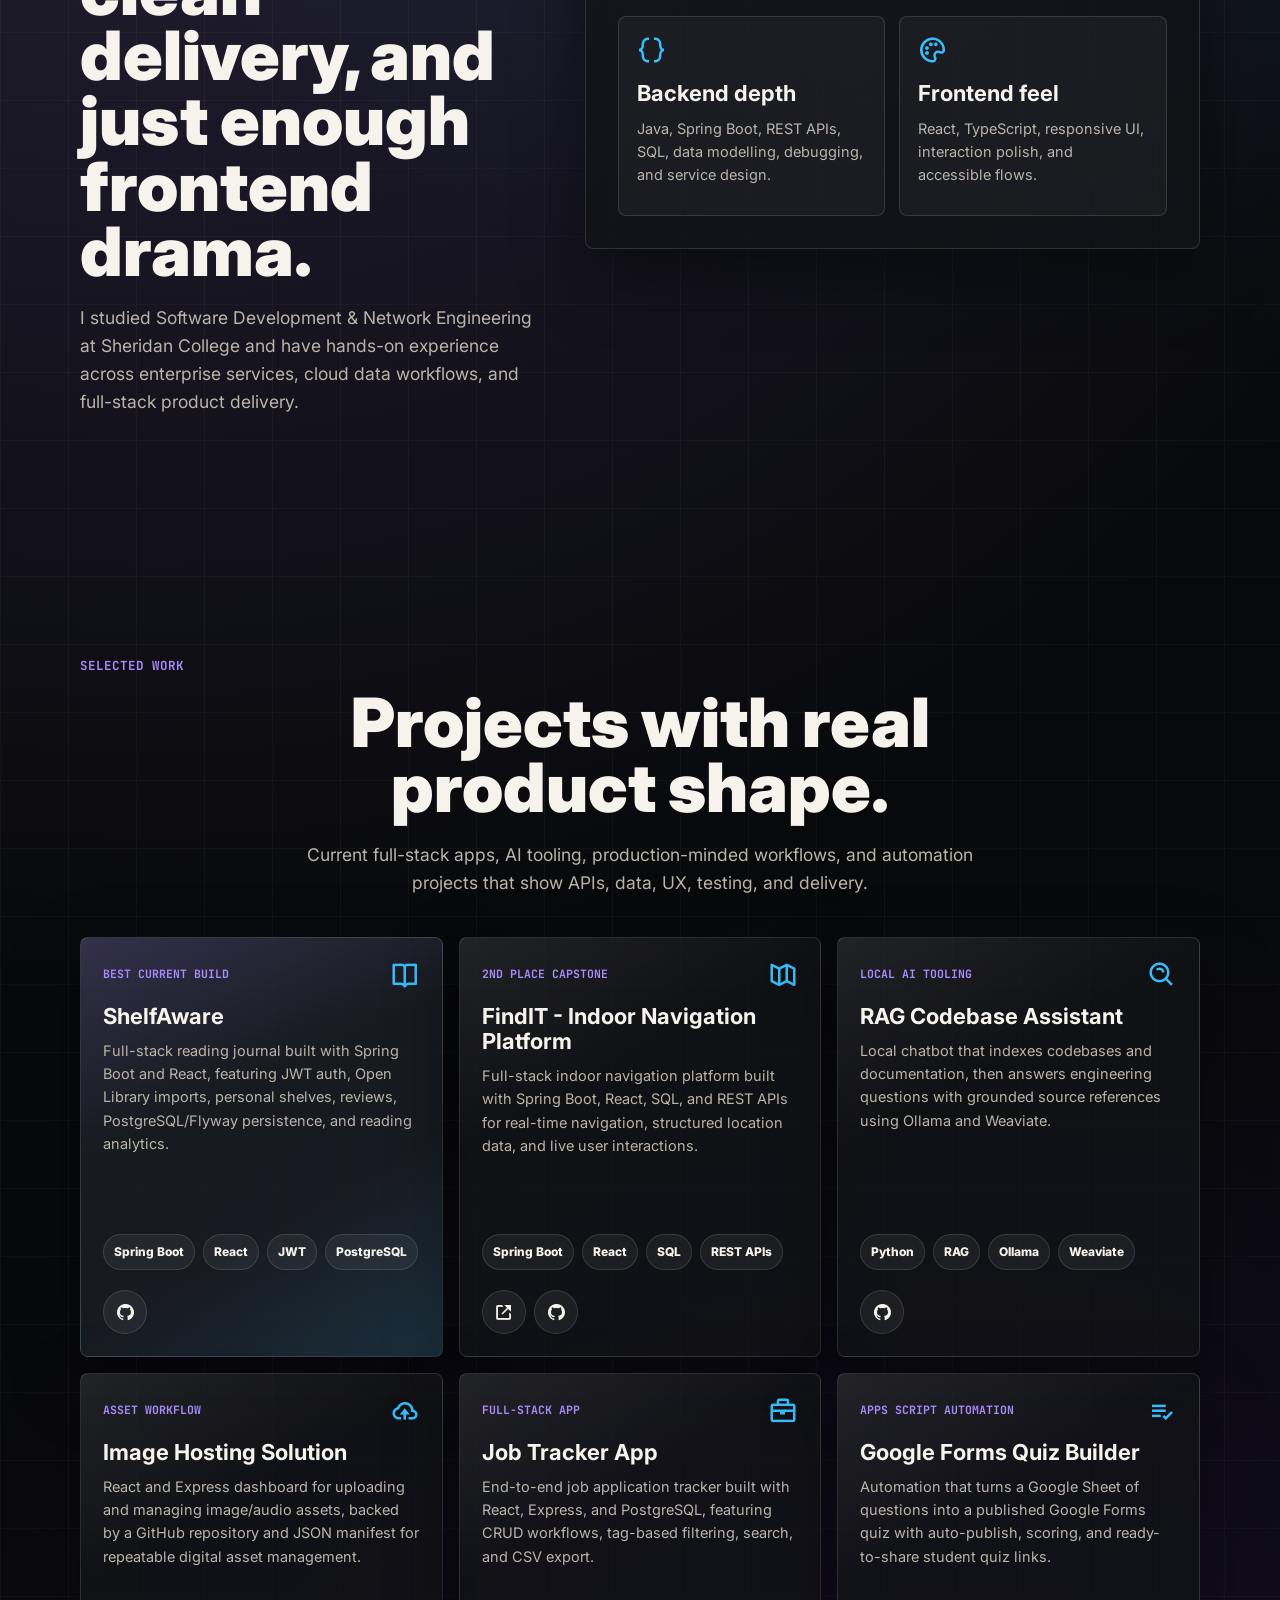
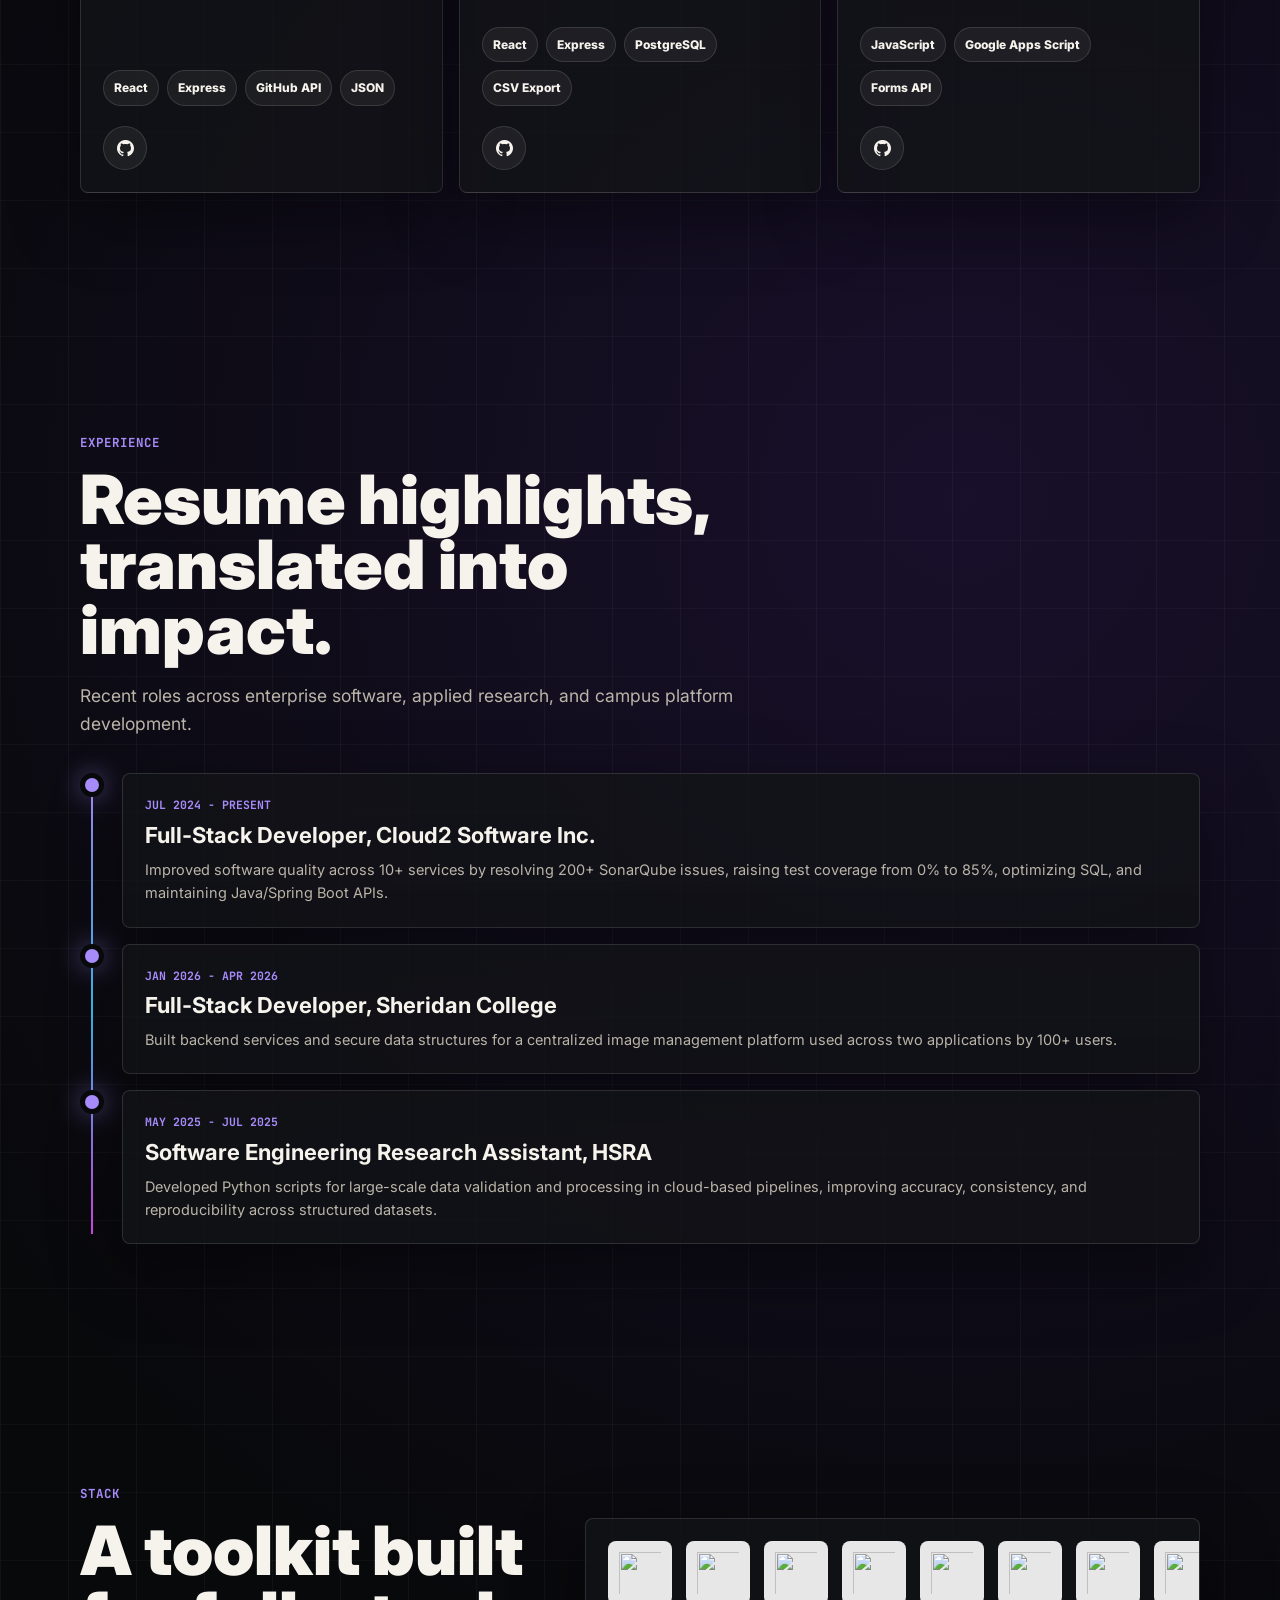
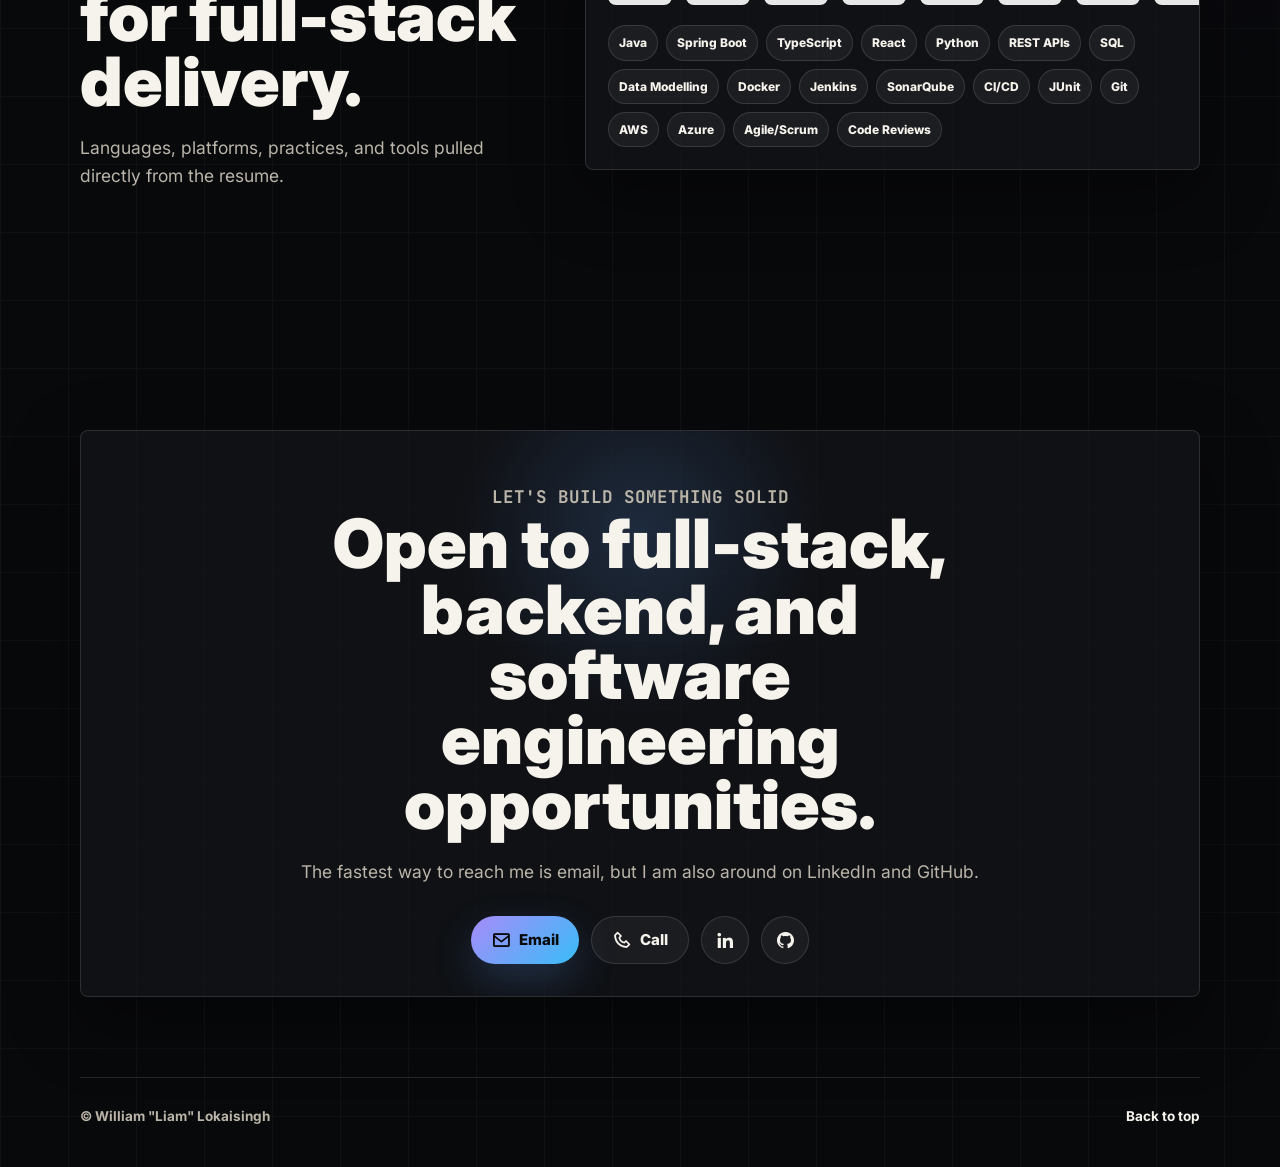
==== commit 1c12495c: "updated the project cards" ====
--- a/index.html
+++ b/index.html
@@ -154,12 +154,30 @@
             <div class="section-kicker reveal">Selected Work</div>
             <div class="section-heading centered reveal">
                 <h2>Projects with real product shape.</h2>
-                <p>Capstone, full-stack applications, automation tools, and learning products that show APIs, data, UX, testing, and delivery.</p>
+                <p>Current full-stack apps, AI tooling, production-minded workflows, and automation projects that show APIs, data, UX, testing, and delivery.</p>
             </div>
 
             <div class="projects-grid">
                 <article class="project-card featured reveal" data-tilt>
                     <div class="project-topline">
+                        <span>Best Current Build</span>
+                        <i class="bx bx-book-open"></i>
+                    </div>
+                    <h3>ShelfAware</h3>
+                    <p>
+                        Full-stack reading journal built with Spring Boot and React, featuring JWT auth, Open Library
+                        imports, personal shelves, reviews, PostgreSQL/Flyway persistence, and reading analytics.
+                    </p>
+                    <div class="project-stack">
+                        <span>Spring Boot</span><span>React</span><span>JWT</span><span>PostgreSQL</span>
+                    </div>
+                    <div class="project-links">
+                        <a href="https://github.com/LLOKAI/shelfaware" target="_blank" rel="noopener noreferrer" aria-label="Open ShelfAware GitHub"><i class="bx bxl-github"></i></a>
+                    </div>
+                </article>
+
+                <article class="project-card reveal" data-tilt>
+                    <div class="project-topline">
                         <span>2nd Place Capstone</span>
                         <i class="bx bx-map-alt"></i>
                     </div>
@@ -179,6 +197,42 @@
 
                 <article class="project-card reveal" data-tilt>
                     <div class="project-topline">
+                        <span>Local AI Tooling</span>
+                        <i class="bx bx-search-alt"></i>
+                    </div>
+                    <h3>RAG Codebase Assistant</h3>
+                    <p>
+                        Local chatbot that indexes codebases and documentation, then answers engineering questions with
+                        grounded source references using Ollama and Weaviate.
+                    </p>
+                    <div class="project-stack">
+                        <span>Python</span><span>RAG</span><span>Ollama</span><span>Weaviate</span>
+                    </div>
+                    <div class="project-links">
+                        <a href="https://github.com/LLOKAI/rag-codebase-assistant" target="_blank" rel="noopener noreferrer" aria-label="Open RAG Codebase Assistant GitHub"><i class="bx bxl-github"></i></a>
+                    </div>
+                </article>
+
+                <article class="project-card reveal" data-tilt>
+                    <div class="project-topline">
+                        <span>Asset Workflow</span>
+                        <i class="bx bx-cloud-upload"></i>
+                    </div>
+                    <h3>Image Hosting Solution</h3>
+                    <p>
+                        React and Express dashboard for uploading and managing image/audio assets, backed by a GitHub
+                        repository and JSON manifest for repeatable digital asset management.
+                    </p>
+                    <div class="project-stack">
+                        <span>React</span><span>Express</span><span>GitHub API</span><span>JSON</span>
+                    </div>
+                    <div class="project-links">
+                        <a href="https://github.com/LLOKAI/imageHostingSolution" target="_blank" rel="noopener noreferrer" aria-label="Open Image Hosting Solution GitHub"><i class="bx bxl-github"></i></a>
+                    </div>
+                </article>
+
+                <article class="project-card reveal" data-tilt>
+                    <div class="project-topline">
                         <span>Full-Stack App</span>
                         <i class="bx bx-briefcase"></i>
                     </div>
@@ -203,67 +257,13 @@
                     <h3>Google Forms Quiz Builder</h3>
                     <p>
                         Automation that turns a Google Sheet of questions into a published Google Forms quiz with
-                        answer keys, scoring, image support, and Google Classroom posting.
-                    </p>
-                    <div class="project-stack">
-                        <span>Google Apps Script</span><span>Forms API</span><span>Classroom</span>
+                        auto-publish, scoring, and ready-to-share student quiz links.
+                    </p>
+                    <div class="project-stack">
+                        <span>JavaScript</span><span>Google Apps Script</span><span>Forms API</span>
                     </div>
                     <div class="project-links">
                         <a href="https://github.com/LLOKAI/google-forms-quiz-builder" target="_blank" rel="noopener noreferrer" aria-label="Open Google Forms Quiz Builder GitHub"><i class="bx bxl-github"></i></a>
-                    </div>
-                </article>
-
-                <article class="project-card reveal" data-tilt>
-                    <div class="project-topline">
-                        <span>Communication Tool</span>
-                        <i class="bx bx-conversation"></i>
-                    </div>
-                    <h3>SpeakingBuddy</h3>
-                    <p>
-                        Luxembourgish pronunciation trainer where users listen to native recordings, record attempts,
-                        and receive instant scoring and feedback powered by Praat acoustic analysis.
-                    </p>
-                    <div class="project-stack">
-                        <span>Python</span><span>Audio Analysis</span><span>Language Learning</span>
-                    </div>
-                    <div class="project-links">
-                        <a href="https://github.com/LLOKAI/speakingbuddy" target="_blank" rel="noopener noreferrer" aria-label="Open SpeakingBuddy GitHub"><i class="bx bxl-github"></i></a>
-                    </div>
-                </article>
-
-                <article class="project-card reveal" data-tilt>
-                    <div class="project-topline">
-                        <span>Spring Boot App</span>
-                        <i class="bx bx-book-open"></i>
-                    </div>
-                    <h3>BookReviews Application</h3>
-                    <p>
-                        Full-stack Spring Boot and Thymeleaf application with secure login, role-based access control,
-                        CRUD flows for books and reviews, REST endpoints, and database persistence.
-                    </p>
-                    <div class="project-stack">
-                        <span>Java</span><span>Spring Boot</span><span>Spring Security</span><span>Thymeleaf</span>
-                    </div>
-                    <div class="project-links">
-                        <a href="https://github.com/LLOKAI/BookReviewApplication" target="_blank" rel="noopener noreferrer" aria-label="Open BookReviews Application GitHub"><i class="bx bxl-github"></i></a>
-                    </div>
-                </article>
-
-                <article class="project-card reveal" data-tilt>
-                    <div class="project-topline">
-                        <span>Asset Pipeline</span>
-                        <i class="bx bx-cloud-upload"></i>
-                    </div>
-                    <h3>Sanskrit Assets Dashboard</h3>
-                    <p>
-                        React and Vite dashboard for uploading Sanskrit Pictionary flashcards, optional audio, and
-                        metadata directly into a GitHub-backed assets repository and JSON manifest.
-                    </p>
-                    <div class="project-stack">
-                        <span>React</span><span>Vite</span><span>GitHub API</span><span>Asset Workflow</span>
-                    </div>
-                    <div class="project-links">
-                        <a href="https://github.com/LLOKAI/imageHostingSolution" target="_blank" rel="noopener noreferrer" aria-label="Open Sanskrit Assets Dashboard GitHub"><i class="bx bxl-github"></i></a>
                     </div>
                 </article>
             </div>
